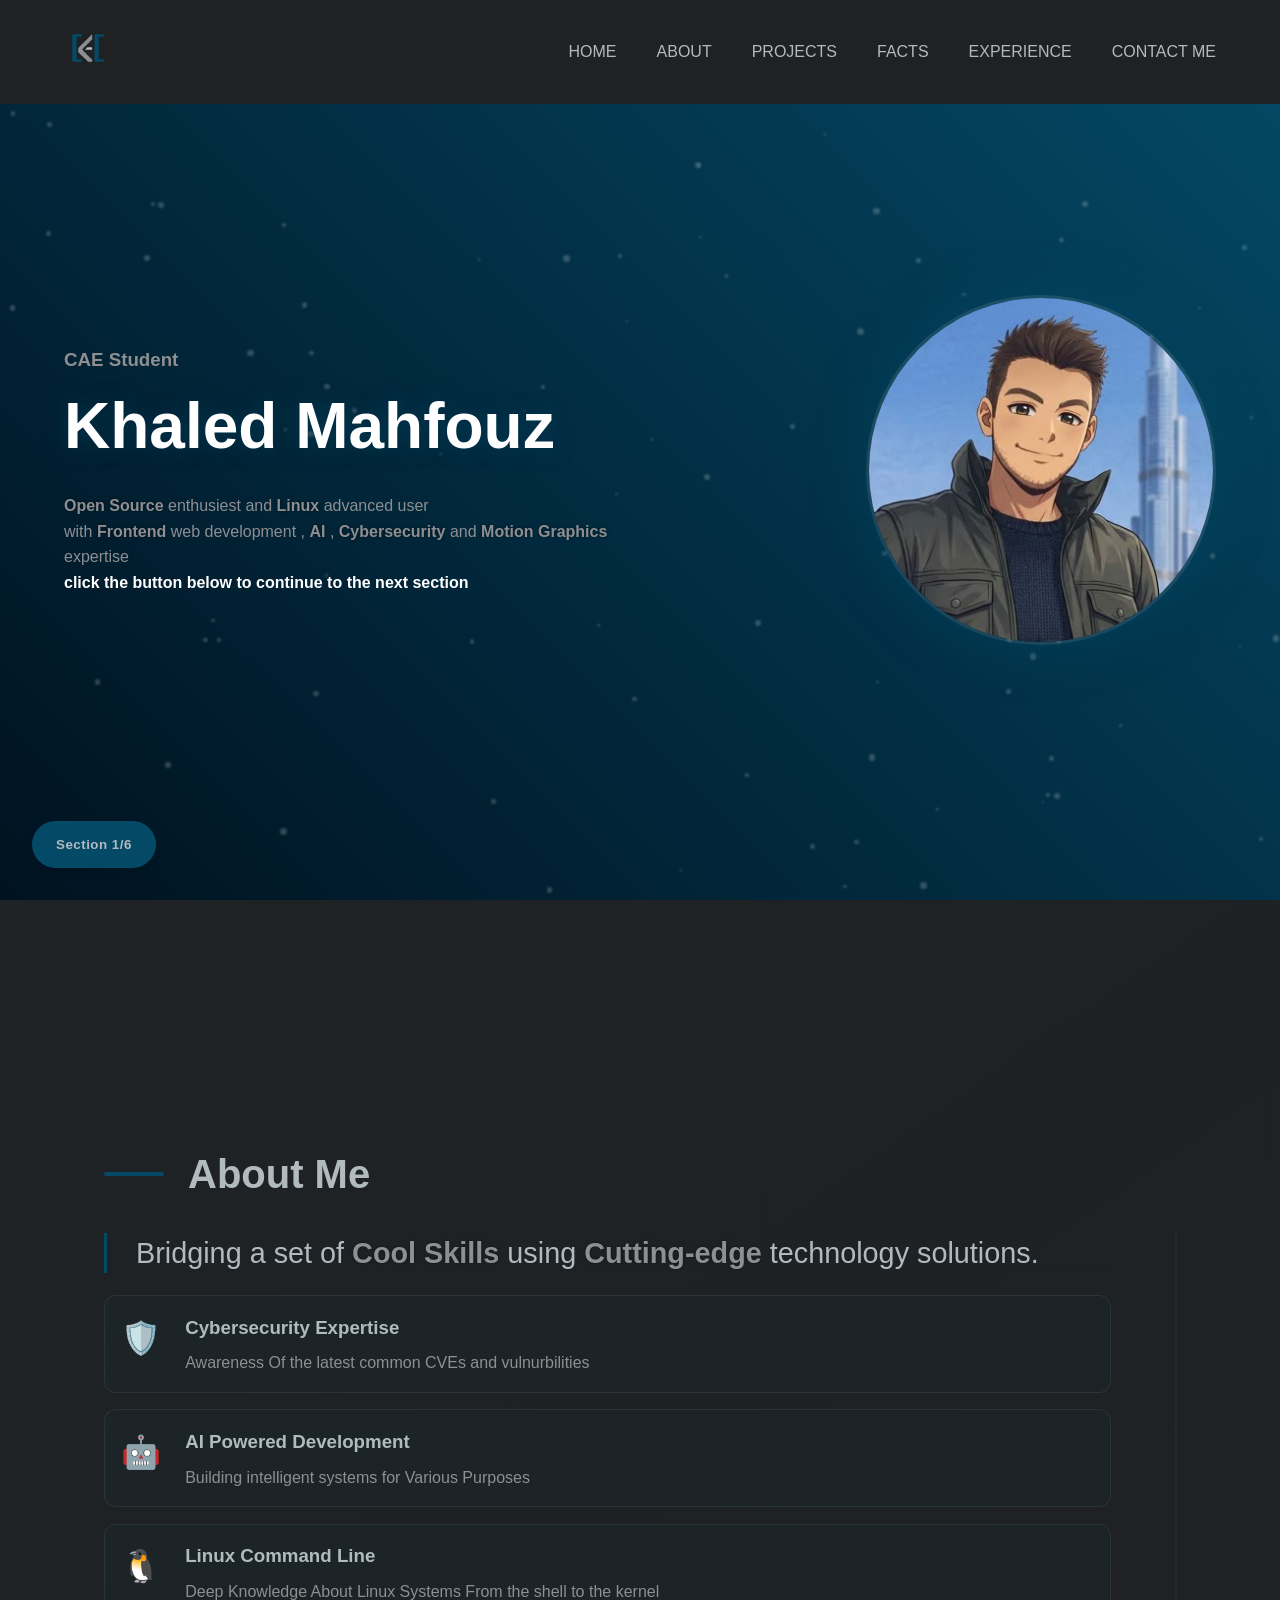
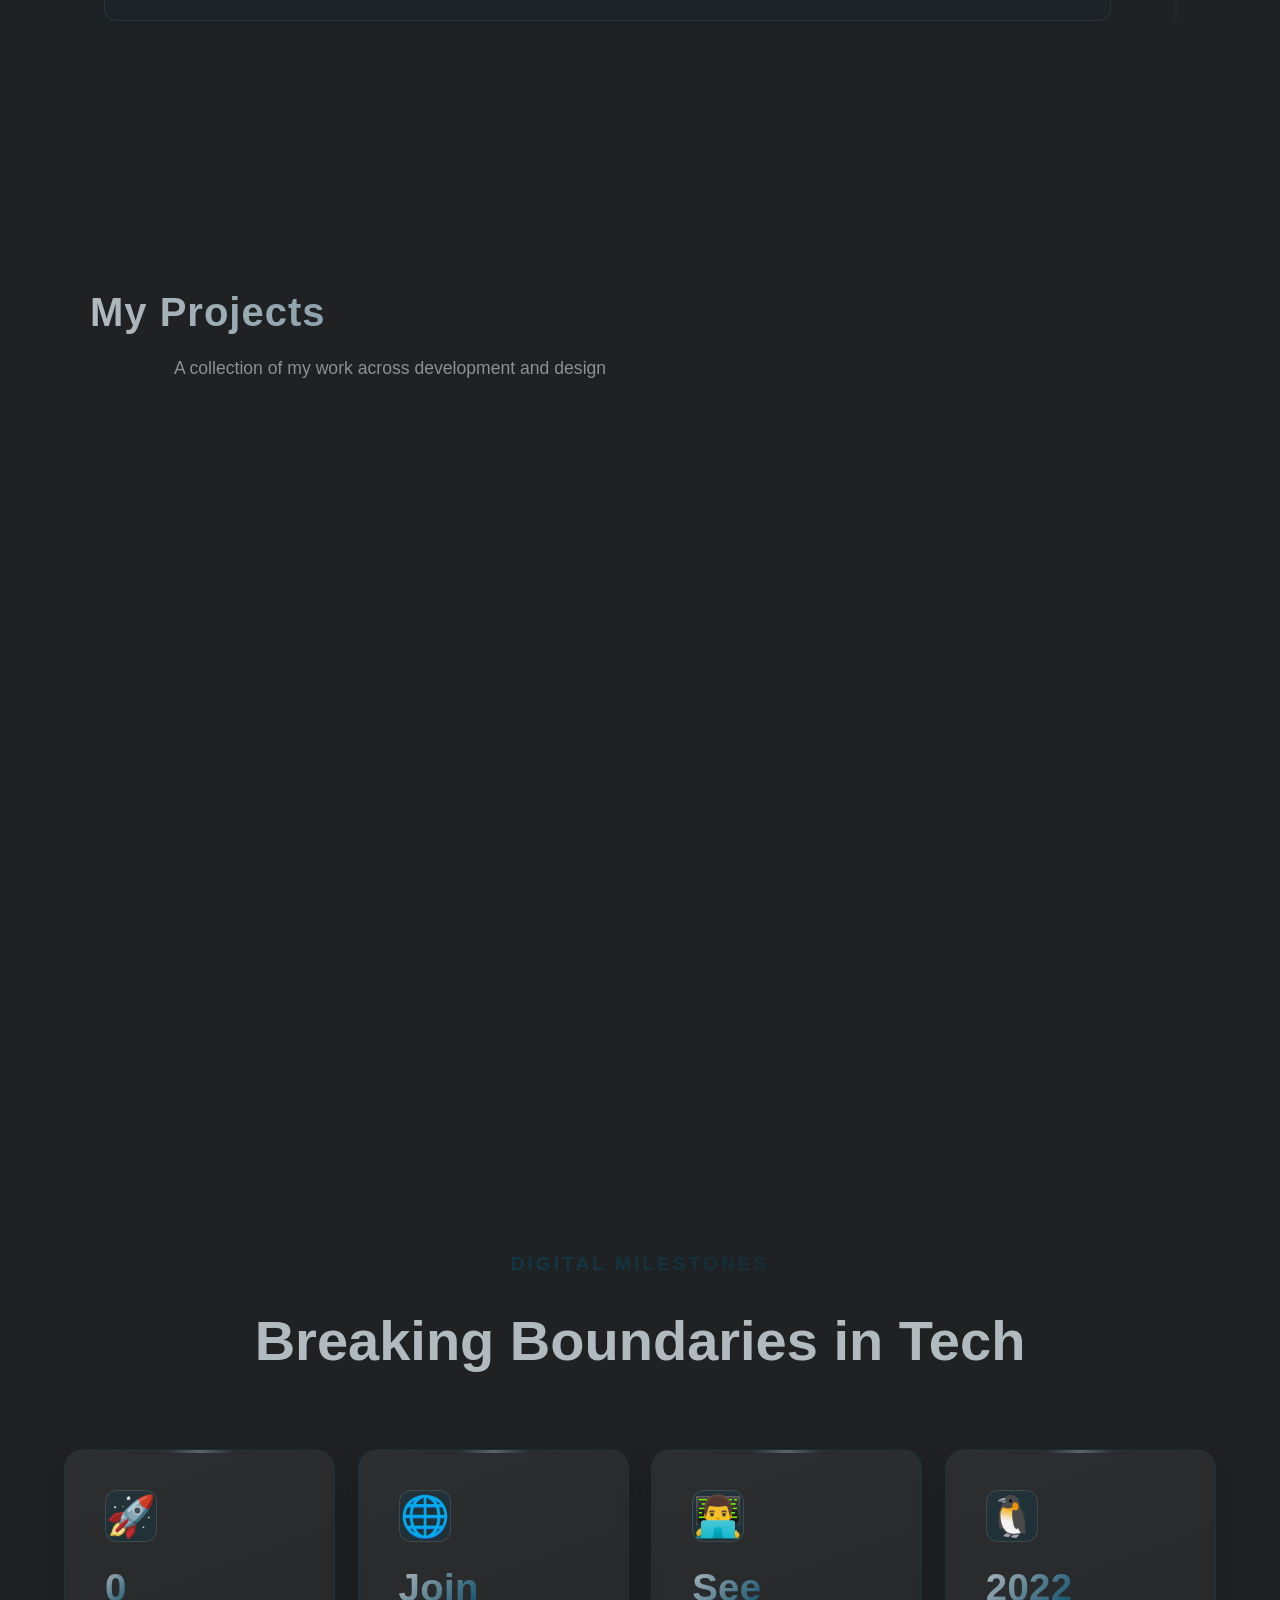
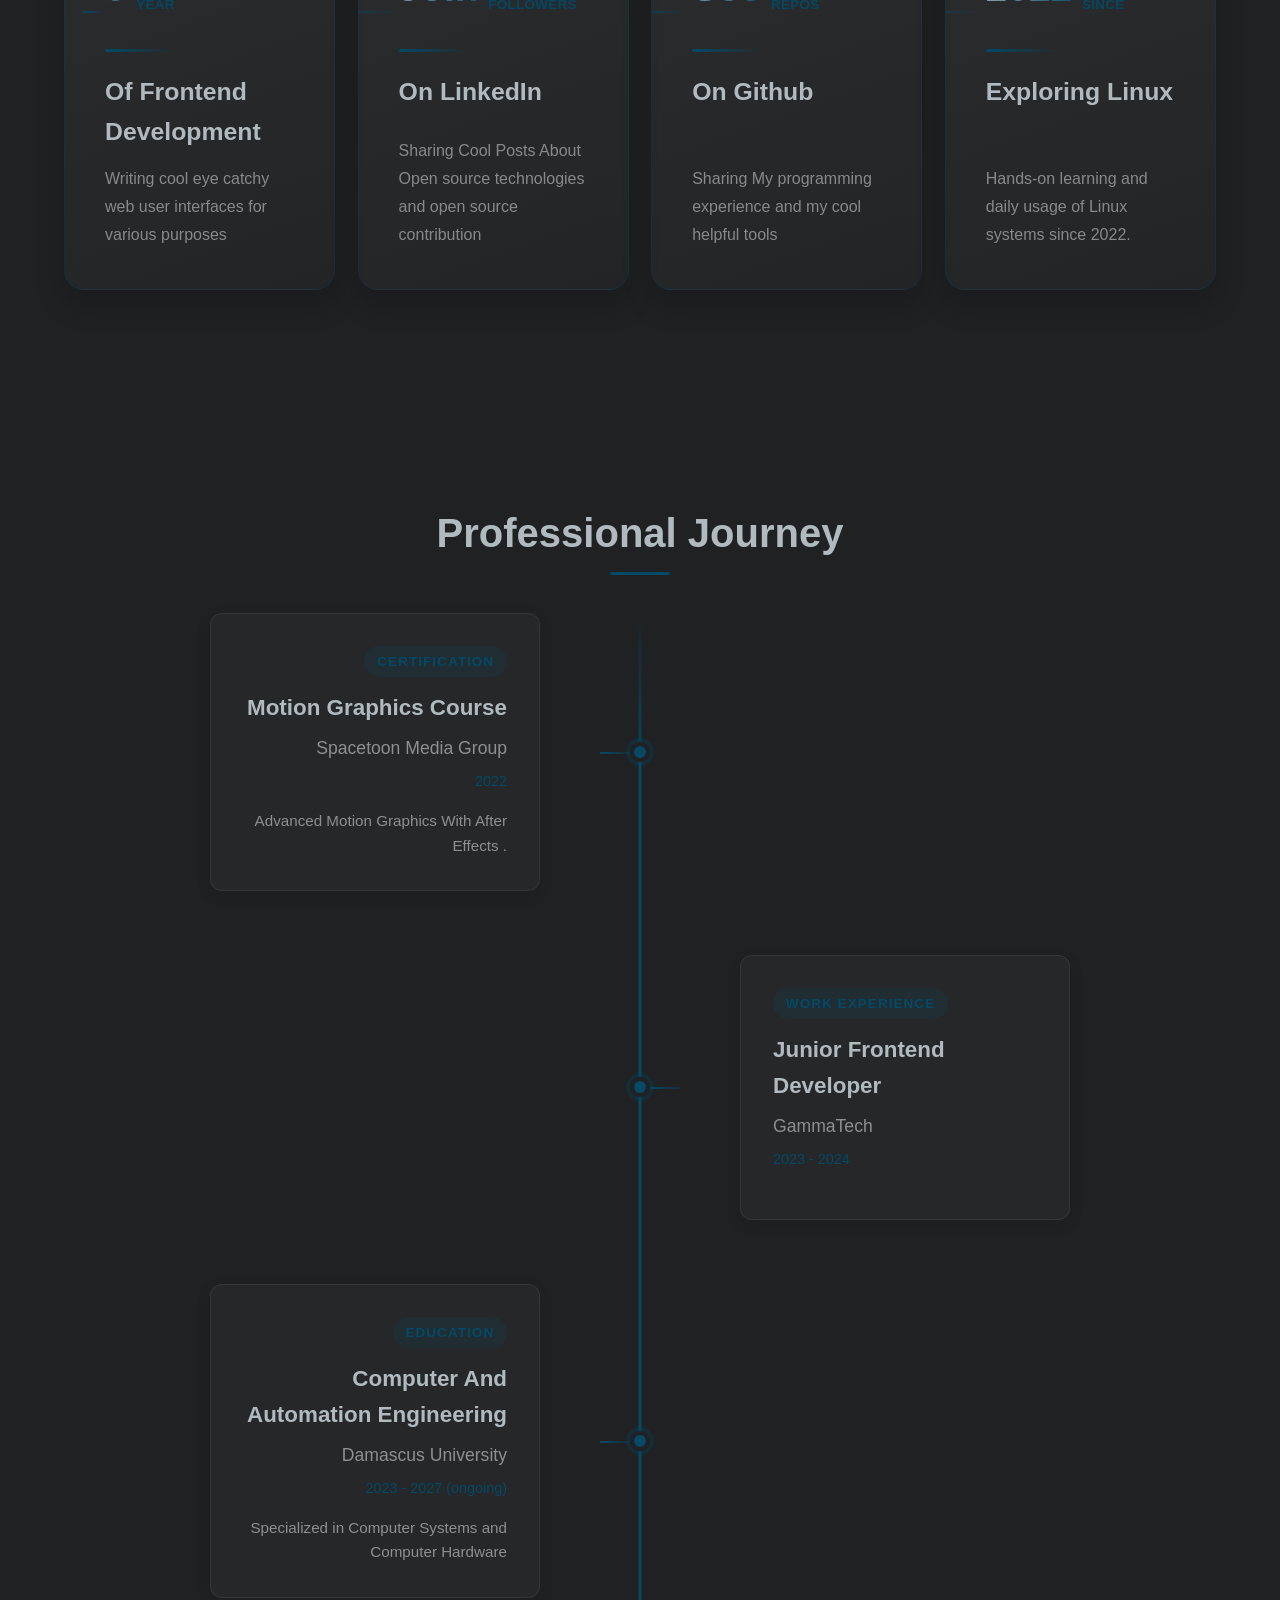
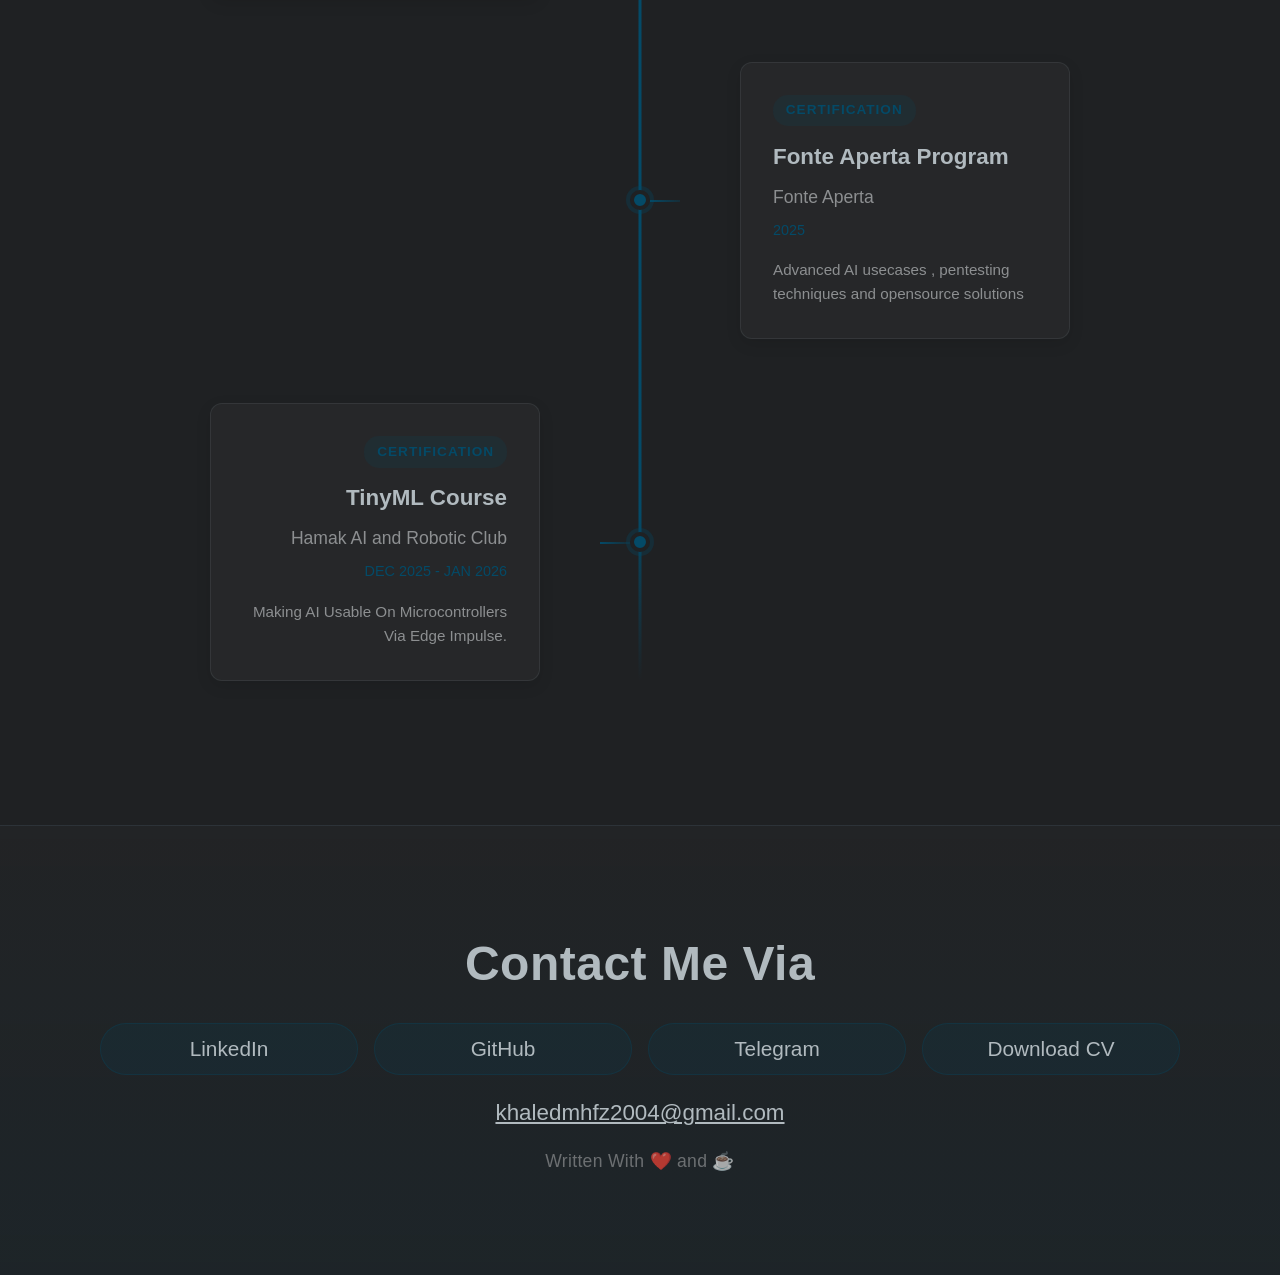
==== index.html @ 9c901ad9 "Optimize responsive image delivery Add srcset/sizes for profile and logo images, keeping original pr" ====
<!DOCTYPE html>
<html lang="en">
	<head>
		<meta charset="UTF-8">
		<meta name="viewport" content="width=device-width, initial-scale=1.0">
		<link rel="icon" href="assets/favicon.ico">
		<link rel="stylesheet" href="assets/style.css">
		<title>Khaled Mahfouz</title>
		<meta name="description" content="Portfolio of Khaled Mahfouz, a Computer and Automation Engineering student specializing in Robotics, TinyML, and Full-stack Web Development. Explore my projects and professional journey.">
		<meta property="og:type" content="website">
		<meta property="og:url" content="https://khaledmahfouz5.github.io/portfolio/">
		<meta property="og:title" content="Khaled Mahfouz | Portfolio">
		<meta property="og:description" content="Computer & Automation Engineering student | Open Source enthusiast.">
		<meta property="og:image" content="assets/profile-placeholder.jpg"> <meta property="twitter:card" content="summary_large_image">
		<meta property="twitter:title" content="Khaled Mahfouz | Portfolio">
		<meta property="twitter:description" content="Computer Engineering student .">
	</head>
	<body>
		<header class="header">
			<div class="logo"><img src="assets/logo-128.png" srcset="assets/logo-64.png 64w, assets/logo-128.png 128w, assets/logo-192.png 192w" sizes="48px" width="48" height="48" alt="khaled-mhfz-logo" decoding="async" /></div>

			<!-- Desktop Navigation -->
			<nav class="desktop-nav">
				<a href="#banner" class="nav-link">HOME</a>
				<a href="#about" class="nav-link">ABOUT</a>
				<a href="#projects" class="nav-link">PROJECTS</a>
				<a href="#facts" class="nav-link">FACTS</a>
				<a href="#experiences" class="nav-link">EXPERIENCE</a>
				<a href="#contact" class="nav-link">CONTACT ME</a>
			</nav>

			<!-- Mobile Menu Button -->
			<div class="burger-menu">
				<div class="bar"></div>
				<div class="bar"></div>
				<div class="bar"></div>
			</div>

			<!-- Mobile Sidebar -->
			<div class="mobile-nav">
				<a href="#banner" class="mobile-link">HOME</a>
				<a href="#about" class="mobile-link">ABOUT</a>
				<a href="#projects" class="mobile-link">PROJECTS</a>
				<a href="#facts" class="mobile-link">FACTS</a>
				<a href="#experiences" class="mobile-link">EXPERIENCE</a>
				<a href="#contact" class="mobile-link">CONTACT ME</a>
			</div>

			<!-- Overlay for when menu is open -->
			<div class="mobile-overlay"></div>

		</header>

		<section class="banner" id="banner">
			<div class="particles-container"></div>
			<div class="banner-content">
				<div class="banner-text">
					<h3 class="subtitle">CAE Student</h3>
					<h1>Khaled Mahfouz</h1>
					<p class="slogan"><span class="highlight">Open Source</span> enthusiest and <span class="highlight">Linux</span> advanced user</p>
					<p class="general-text">with <span class="highlight">Frontend</span> web development , <span class="highlight">AI</span> , <span class="highlight">Cybersecurity</span> and <span class='highlight'>Motion Graphics </span>expertise</p>
					<p class="genral-text"><strong style="color:white;">click the button below to continue to the next section</strong></p>
				</div>
				<img src="assets/profile-placeholder-350.jpg" srcset="assets/profile-placeholder-250.jpg 250w, assets/profile-placeholder-350.jpg 350w, assets/profile-placeholder.jpg 628w" sizes="(max-width: 768px) 250px, 350px" width="350" height="350" alt="John Doe" class="profile-img" fetchpriority="high" decoding="async">
			</div>
		</section>

		<section class="about" id="about">
			<div class="about-container">
				<div class="content-wrapper">
					<h2 class="section-title">
						<span class="title-decorator"></span>
						About Me
					</h2>

					<div class="content-grid">
						<div class="main-content">
							<p class="lead-text">
								Bridging a set of <span class="highlight">Cool Skills</span> using
								<span class="highlight">Cutting-edge</span> technology solutions.
							</p>

							<div class="key-points">
								<div class="point">
									<div class="icon">🛡️</div>
									<div class="point-content">
										<h3>Cybersecurity Expertise</h3>
										<p>Awareness Of the latest common CVEs and vulnurbilities</p>
									</div>
								</div>

								<div class="point">
									<div class="icon">🤖</div>
									<div class="point-content">
										<h3>AI Powered Development</h3>
										<p>Building intelligent systems for Various Purposes</p>
									</div>
								</div>

								<div class="point">
									<div class="icon">🐧</div>
									<div class="point-content">
										<h3>Linux Command Line</h3>
										<p>Deep Knowledge About Linux Systems From the shell to the kernel</p>
									</div>
								</div>
							</div>
						</div>

						<div class="decorative-aside">
							<div class="line-grid">
								<div class="vertical-line"></div>
								<div class="horizontal-line"></div>
							</div>
						</div>
					</div>
				</div>
			</div>
		</section>

		<button class="section-nav">Section 1/2</button>

		<section id="projects" class="projects-section">
			<div class="container">
				<h2 class="section-title">My Projects</h2>
				<p class="section-subtitle">A collection of my work across development and design</p>

				<div class="projects-grid">
					<!-- Project 1 -->
					<div class="project-card animate-card">
						<h3>AL-Najeeb Student Management System</h3>
						<div class="project-tags">
							<span>Flask</span><span>Python</span><span>Web App</span>
						</div>
						<a href="https://github.com/KhaledMahfouz5/AL-Najeeb-System" target="_blank" class="project-link">
							View on GitHub
						</a>
					</div>

					<!-- Project 2 -->
					<div class="project-card animate-card">
						<h3>Nmap Automation Script</h3>
						<div class="project-tags">
							<span>Python</span><span>Nmap</span><span>Network Scanning</span>
						</div>
						<a href="https://github.com/KhaledMahfouz5/nmap-automation-script" target="_blank" class="project-link">
							View on GitHub
						</a>
					</div>

					<!-- Project 3 -->
					<div class="project-card animate-card">
						<h3>Linux Course</h3>
						<div class="project-tags">
							<span>Linux</span><span>Shell</span><span>Open Source</span>
						</div>
						<a href="https://github.com/KhaledMahfouz5/linux-course" target="_blank" class="project-link">
							View on GitHub
						</a>
					</div>

					<!-- Project 4 -->
					<div class="project-card animate-card">
						<h3>Gamma Tech Portfolio</h3>
						<div class="project-tags">
							<span>HTML</span><span>CSS</span><span>JS</span><span>Bootstrap</span>
						</div>
						<a href="https://gammatechsy.github.io/Portfolio" target="_blank" class="project-link">
							Visit Project
						</a>
					</div>

					<!-- Project 5 -->
					<div class="project-card animate-card">
						<h3>Together Team Website</h3>
						<div class="project-tags">
							<span>JavaScript</span><span>Frontend</span><span>Portfolio</span>
						</div>
						<a href="https://github.com/KhaledMahfouz5/together-team-website" target="_blank" class="project-link">
							View on GitHub
						</a>
					</div>

					<!-- Project 6 -->
					<div class="project-card animate-card">
						<h3>Choco Mahfouz Promo</h3>
						<div class="project-tags">
							<span>After Effects</span><span>Blender</span><span>Motion Graphics</span>
						</div>
						<a href="https://www.facebook.com/share/v/1BaLANB9HE/" target="_blank" class="project-link">
							Watch Promo
						</a>
					</div>
				</div>
			</div>
		</section>

		<section class="facts" id="facts">
			<div class="facts-container">
				<h2 class="section-heading">
					<span class="heading-accent">Digital Milestones</span>
					Breaking Boundaries in Tech
				</h2>

				<div class="facts-grid">
					<div class="fact-card animate-fact">
						<div class="fact-content">
							<div class="fact-icon">🚀</div>
							<div class="fact-stats">
								<div class="fact-header animate-number" data-target="1">1</div>
								<div class="fact-unit">year</div>
							</div>
							<div class="fact-divider"></div>
							<h3 class="fact-title">Of Frontend Development</h3>
							<p class="fact-description">Writing cool eye catchy web user interfaces for various purposes</p>
						</div>
						<div class="fact-glow"></div>
					</div>

					<div class="fact-card animate-fact">
						<div class="fact-content">
							<div class="fact-icon">🌐️</div>
							<div class="fact-stats">
								<div class="fact-header" data-target="Join">Join</div>
								<div class="fact-unit">followers</div>
							</div>
							<div class="fact-divider"></div>
							<h3 class="fact-title">On LinkedIn</h3>
							<p class="fact-description">Sharing Cool Posts About Open source technologies and open source contribution</p>
						</div>
						<div class="fact-glow"></div>
					</div>

					<div class="fact-card animate-fact">
						<div class="fact-content">
							<div class="fact-icon">👨‍💻</div>
							<div class="fact-stats">
								<div class="fact-header" data-target="See">See</div>
								<div class="fact-unit">repos</div>
							</div>
							<div class="fact-divider"></div>
							<h3 class="fact-title">On Github</h3>
							<p class="fact-description">Sharing My programming experience and my cool helpful tools</p>
						</div>
						<div class="fact-glow"></div>
					</div>

					<div class="fact-card animate-fact">
						<div class="fact-content">
							<div class="fact-icon">🐧</div>
							<div class="fact-stats">
								<div class="fact-header">2022</div>
								<div class="fact-unit">since</div>
							</div>
							<div class="fact-divider"></div>
							<h3 class="fact-title">Exploring Linux</h3>
							<p class="fact-description">Hands-on learning and daily usage of Linux systems since 2022.</p>
						</div>
						<div class="fact-glow"></div>
					</div>
				</div>
			</div>
		</section>

		<section class="experiences" id="experiences">
			<h2>Professional Journey</h2>
			<div class="timeline">
				<div class="timeline-item animate-timeline">
					<div class="experience-card">
						<div class="experience-type">Certification</div>
						<h3>Motion Graphics Course</h3>
						<div class="experience-company">Spacetoon Media Group</div>
						<div class="experience-duration">2022</div>
						<p class="experience-description">Advanced Motion Graphics With After Effects .</p>
					</div>
					<div class="experience-dot"></div>
					<div class="experience-connector"></div>
				</div>
				<div class="timeline-item animate-timeline">
					<div class="experience-card">
						<div class="experience-type">Work Experience</div>
						<h3>Junior Frontend Developer</h3>
						<div class="experience-company">GammaTech</div>
						<div class="experience-duration">2023 - 2024</div>
					</div>
					<div class="experience-dot"></div>
					<div class="experience-connector"></div>
				</div>

				<div class="timeline-item animate-timeline">
					<div class="experience-card">
						<div class="experience-type">Education</div>
						<h3>Computer And Automation Engineering</h3>
						<div class="experience-company">Damascus University</div>
						<div class="experience-duration">2023 - 2027 (ongoing)</div>
						<p class="experience-description">Specialized in Computer Systems and Computer Hardware</p>
					</div>
					<div class="experience-dot"></div>
					<div class="experience-connector"></div>
				</div>

				<div class="timeline-item animate-timeline">
					<div class="experience-card">
						<div class="experience-type">Certification</div>
						<h3>Fonte Aperta Program</h3>
						<div class="experience-company">Fonte Aperta</div>
						<div class="experience-duration">2025</div>
						<p class="experience-description">Advanced AI usecases , pentesting techniques and opensource solutions</p>
					</div>
					<div class="experience-dot"></div>
					<div class="experience-connector"></div>
				</div>

				<div class="timeline-item animate-timeline">
					<div class="experience-card">
						<div class="experience-type">Certification</div>
						<h3>TinyML Course</h3>
						<div class="experience-company">Hamak AI and Robotic Club</div>
						<div class="experience-duration">DEC 2025 - JAN 2026</div>
						<p class="experience-description">Making AI Usable On Microcontrollers Via Edge Impulse.</p>
					</div>
					<div class="experience-dot"></div>
					<div class="experience-connector"></div>
				</div>
			</div>
		</section>

		<footer>
			<section id="contact">
				<div class="footer-name">Contact Me Via</div>
				<div class="social-links">
					<a href="https://linkedin.com/in/khaled-mhfz-a82716331" class="social-link" target="_blank">LinkedIn</a>
					<a href="https://github.com/KhaledMahfouz5" class="social-link" target="_blank">GitHub</a>
					<a href="https://t.me/khaledmhfz" class="social-link" target="_blank">Telegram</a>
					<a href="assets/khaled_mhfz_cv_2026.pdf" class="social-link" target="_blank">Download CV</a>
				</div>
				<a href="mailto:khaledmhfz2004@gmail.com" class="footer-email">khaledmhfz2004@gmail.com</a>
				<div class="copyright">Written With ❤️ and ☕</div>
			</section>
		</footer>

		<script src="assets/script.js"></script>
	</body>
</html>
---- assets/style.css ----
:root {
	--bg-color: #1F2123;
	--accent: #044A67;
	--accent-rgb: 4, 74, 103;
	--text-main: #8D8F91;
	--text-secondary: #B1BABF;
	--border-color: #b1babf1a;
	--banner-gradient-start: #001220;
	--banner-gradient-end: #044A67;
}

* {
	margin: 0;
	padding: 0;
	box-sizing: border-box;
	font-family: 'Segoe UI', sans-serif;
}

body {
	background: var(--bg-color);
	color: var(--text-main);
	line-height: 1.6;
	overflow-x: hidden;
	-webkit-text-size-adjust: 100%;
	text-size-adjust: 100%;
}

section {
	min-height: 100vh;
	min-height: 100svh;
}

section[id] {
	scroll-margin-top: 6.5rem;
}

.header {
	padding: 1.5rem 5%;
	display: flex;
	justify-content: space-between;
	align-items: center;
	position: fixed;
	width: 100%;
	background: var(--bg-color);
	z-index: 1000;
}

.logo img {
     height: 3rem;
     width: auto;
}

.banner {
	min-height: 100vh;
	min-height: 100svh;
	position: relative;
	overflow: hidden;
	background: linear-gradient(45deg, var(--banner-gradient-start), var(--banner-gradient-end));
	display: flex;
	align-items: center;
}

.particles-container {
	position: absolute;
	width: 100%;
	height: 100%;
	top: 0;
	left: 0;
	z-index: 0;
}

.particle {
	position: absolute;
	border-radius: 50%;
	background: rgba(255,255,255,0.2);
	animation: float 15s infinite linear;
	mix-blend-mode: screen;
	filter: blur(1px);
}

@keyframes float {
	0%, 100% {
		transform: translateY(0) translateX(0) scale(1);
		opacity: 0.8;
	}
	25% {
		transform: translateY(-20vh) translateX(10vw) scale(0.8);
		background: rgba(255,100,100,0.4);
	}
	50% {
		transform: translateY(10vh) translateX(-10vw) scale(1.2);
		background: rgba(100,255,100,0.4);
	}
	75% {
		transform: translateY(-10vh) translateX(15vw) scale(0.9);
		background: rgba(100,100,255,0.4);
	}
}

.banner-content {
	position: relative;
	z-index: 1;
	padding: clamp(7rem, 12vh, 10rem) 5% clamp(3rem, 8vh, 6rem);
	display: grid;
	grid-template-columns: 1fr 1fr;
	align-items: center;
	gap: clamp(1.5rem, 4vw, 3rem);
	max-width: 1280px;
	margin: 0 auto;
	width: 100%;
}

.profile-img {
	width: clamp(220px, 32vw, 350px);
	height: clamp(220px, 32vw, 350px);
	border-radius: 50%;
	object-fit: cover;
	border: 3px solid rgba(255,255,255,0.1);
	box-shadow: 0 0 50px rgba(var(--accent-rgb), 0.5);
	margin-left: auto;
	transition: transform 0.3s ease;
}

.profile-img:hover {
	transform: scale(1.05);
}

.banner-text h1 {
	font-size: clamp(2.4rem, 6vw, 4rem);
	color: #fff;
	margin-bottom: 1rem;
	text-shadow: 0 0 20px rgba(var(--accent-rgb), 0.5);
}

@media (max-width: 768px) {
	.banner-content {
		grid-template-columns: 1fr;
		text-align: center;
		padding-top: 7.5rem;
	}

	.banner-text {
		margin-bottom: 2rem;
	}

	.profile-img {
		margin: 2rem auto;
		width: clamp(200px, 54vw, 250px);
		height: clamp(200px, 54vw, 250px);
	}
}

.about {
	min-height: 100vh;
	min-height: 100svh;
	display: flex;
	align-items: center;
	background: linear-gradient(
	145deg,
	rgba(var(--accent-rgb), 0.03) 0%,
	var(--bg-color) 100%
	);
	padding: clamp(5rem, 10vh, 6.5rem) 0 clamp(1.25rem, 3vh, 3rem);
}

.about-container {
	width: 100%;
	max-width: 1200px;
	margin: 0 auto;
	padding: 0 5%;
}

.content-wrapper {
	width: 100%;
}

.section-title {
	font-size: 2.5rem;
	color: var(--text-secondary);
	margin-bottom: clamp(1.25rem, 3vh, 3rem);
	display: flex;
	align-items: center;
	gap: 1.5rem;
}

.title-decorator {
	width: 60px;
	height: 4px;
	background: var(--accent);
	border-radius: 2px;
}

.content-grid {
	display: grid;
	grid-template-columns: 1fr auto;
	gap: 4rem;
	align-items: center;
}

.lead-text {
	font-size: 1.8rem;
	line-height: 1.4;
	color: var(--text-secondary);
	margin-bottom: clamp(1rem, 2.5vh, 3rem);
	position: relative;
	padding-left: 2rem;
}

.lead-text::before {
	content: '';
	position: absolute;
	left: 0;
	top: 0;
	height: 100%;
	width: 3px;
	background: var(--accent);
}

.key-points {
	display: grid;
	gap: clamp(0.9rem, 1.8vh, 2rem);
}

.point {
	display: flex;
	gap: 1.5rem;
	padding: clamp(0.9rem, 1.8vh, 1.5rem);
	background: rgba(var(--accent-rgb), 0.05);
	border-radius: 12px;
	border: 1px solid var(--border-color);
	transition: transform 0.3s ease;
}

.point:hover {
	transform: translateY(-5px);
	border-color: var(--accent);
}

.icon {
	font-size: 2rem;
	color: var(--accent);
	flex-shrink: 0;
}

.point-content h3 {
	color: var(--text-secondary);
	margin-bottom: 0.5rem;
}

.point-content p {
	color: var(--text-main);
	line-height: 1.6;
}

.decorative-aside {
	position: relative;
	height: 100%;
	width: 1px;
}

.line-grid {
	position: absolute;
	top: 0;
	left: 0;
	width: 100%;
	height: 100%;
}

.vertical-line {
	width: 1px;
	height: 100%;
	background: var(--border-color);
	position: absolute;
	left: 50%;
	transform: translateX(-50%);
}

.horizontal-line {
	width: 100%;
	height: 1px;
	background: var(--border-color);
	position: absolute;
	top: 50%;
	transform: translateY(-50%);
}

@media (max-width: 768px) {
	.about {
		padding: 6.5rem 0 2.5rem;
	}

	.content-grid {
		grid-template-columns: 1fr;
		gap: 2rem;
	}

	.section-title {
		font-size: 2rem;
	}

	.lead-text {
		font-size: 1.4rem;
		padding-left: 1rem;
	}

	.point {
		padding: 1rem;
		gap: 1rem;
	}

	.decorative-aside {
		display: none;
	}
}

@media (max-height: 860px) and (min-width: 769px) {
	.about {
		padding: 5rem 0 1.25rem;
	}

	.about .section-title {
		font-size: 2.2rem;
		margin-bottom: 1.25rem;
	}

	.about .lead-text {
		font-size: 1.5rem;
		margin-bottom: 1.25rem;
	}

	.about .key-points {
		gap: 0.9rem;
	}

	.about .point {
		padding: 0.9rem;
	}
}

.highlight {
	color: var(--text-main);
	font-weight: 700;
	text-shadow: 0 0 3px rgba(0,0,0,0.5);
}

.section-nav {
	position: fixed;
	bottom: 2rem;
	left: 2rem;
	background: var(--accent);
	color: var(--text-secondary);
	padding: 1rem 1.5rem;
	border-radius: 50px;
	cursor: pointer;
	transition: all 0.3s cubic-bezier(0.4, 0, 0.2, 1);
	border: none;
	font-weight: 700;
	letter-spacing: 0.5px;
	box-shadow: 0 4px 6px rgba(0, 0, 0, 0.1);
	z-index:50;
	animation: pulse 2s ease-in-out infinite;
	transform-origin: center;
}

@keyframes pulse {
	0% {
		transform: scale(1);
	}
	50% {
		transform: scale(1.1);
	}
	100% {
		transform: scale(1);
	}
}

footer {
	padding: 4rem 5%;
	background:
		linear-gradient(180deg, rgba(255, 255, 255, 0.01) 0%, rgba(4, 74, 103, 0.08) 100%),
		var(--bg-color);
	border-top: 1px solid var(--border-color);
}

#contact {
	min-height: auto;
	max-width: min(1400px, 96vw);
	margin: 0 auto;
	padding: clamp(1.25rem, 3vw, 2.25rem);
	text-align: center;
	background: transparent;
	border: 0;
	border-radius: 0;
	box-shadow: none;
}

.footer-name {
	font-size: clamp(1.8rem, 4.4vw, 3rem);
	color: var(--text-secondary);
	margin-bottom: 1.25rem;
	font-weight: 700;
	letter-spacing: 0.5px;
}

.social-links {
	display: flex;
	justify-content: center;
	flex-wrap: wrap;
	gap: 1rem;
	margin-bottom: 1.25rem;
	width: 100%;
}

.social-link {
	color: var(--text-secondary);
	text-decoration: none;
	background: rgba(4, 74, 103, 0.15);
	border: 1px solid rgba(4, 74, 103, 0.3);
	padding: 0.8rem 1rem;
	border-radius: 999px;
	transition: all 0.3s ease;
	font-size: clamp(1rem, 2.2vw, 1.3rem);
	line-height: 1.2;
	flex: 1 1 180px;
	max-width: 320px;
	min-width: 0;
}

.social-link:hover {
	color: #fff;
	background: rgba(4, 74, 103, 0.5);
	transform: translateY(-2px);
}

.social-link:focus-visible {
	outline: 2px solid var(--text-secondary);
	outline-offset: 2px;
}

.footer-email {
	color: var(--text-secondary);
	margin-bottom: 1rem;
	display: block;
	font-size: clamp(1.05rem, 2.3vw, 1.4rem);
	transition: color 0.3s ease;
	overflow-wrap: anywhere;
	word-break: break-word;
}

.footer-email:hover {
	color: #fff;
}

.copyright {
	color: var(--text-main);
	font-size: clamp(0.95rem, 1.8vw, 1.1rem);
	opacity: 0.7;
	letter-spacing: 0.3px;
}

@media (max-width: 768px) {
	footer {
		padding: 3rem 1rem;
	}

	#contact {
		max-width: min(100%, 96vw);
		padding: 1.25rem 0.5rem;
	}

	.social-link {
		flex-basis: 100%;
		max-width: 100%;
	}
}

@media (max-width: 768px) {
	.timeline::before {
		left: 20px;
	}

	.timeline-item,
	.timeline-item:nth-child(odd),
	.timeline-item:nth-child(even) {
		width: 100%;
		left: 0;
		text-align: left;
		padding-left: 40px;
	}

	.experience-dot {
		left: 4px !important;
		right: auto !important;
	}
}

@media (max-width: 768px) {
	.section-nav {
		bottom: 1rem;
		left: 1rem;
		padding: 0.8rem 1.2rem;
		font-size: 0.85rem;
	}
}

/* Projects Section */
.projects-section {
	min-height: 100vh;
	min-height: 100svh;
	width: 100%;
	padding: 80px 20px;
	display: flex;
	flex-direction: column;
	justify-content: center;
	align-items: center;
	background: var(--bg-color);
	color: var(--text-main);
	overflow-x: hidden;
	position: relative;
}

.projects-section::before {
    content: '';
    position: absolute;
    top: 0;
    left: 0;
    width: 100%;
    height: 100%;
    pointer-events: none;
}

.projects-section .section-title {
    font-size: 2.5rem;
    margin-bottom: 10px;
    text-align: center;
    background: linear-gradient(90deg, var(--text-secondary), var(--accent));
    -webkit-background-clip: text;
    -webkit-text-fill-color: transparent;
    letter-spacing: 1px;
    position: relative;
    z-index: 2;
}

.projects-section .section-subtitle {
    font-size: 1.1rem;
    margin-bottom: 50px;
    text-align: center;
    color: var(--text-main);
    max-width: 600px;
    position: relative;
    z-index: 2;
}

.projects-grid {
    display: grid;
    grid-template-columns: repeat(auto-fit, minmax(260px, 1fr));
    gap: 30px;
    width: 100%;
    max-width: 1100px;
    position: relative;
    z-index: 2;
}

/* Project Card */
.project-card {
    background: linear-gradient(145deg, rgba(255,255,255,0.03), rgba(255,255,255,0.01));
    border: 1px solid var(--border-color);
    border-radius: 16px;
    padding: 30px 25px;
    text-align: center;
    transition: all 0.4s cubic-bezier(0.175, 0.885, 0.32, 1.275);
    box-shadow: 0 5px 15px rgba(0,0,0,0.2);
    opacity: 0;
    -webkit-backdrop-filter: blur(6px);
    backdrop-filter: blur(6px);
    transform: translateY(30px);
    position: relative;
    overflow: hidden;
}

.project-card::before {
    content: '';
    position: absolute;
    top: 0;
    left: 0;
    width: 100%;
    height: 100%;
    background: linear-gradient(45deg, rgba(4, 74, 103, 0.1) 0%, transparent 70%);
    opacity: 0;
    transition: opacity 0.4s ease;
}

.project-card:hover {
    transform: translateY(-10px) scale(1.03);
    border-color: var(--accent);
    box-shadow: 0 15px 30px rgba(0,0,0,0.3), 0 0 20px rgba(4, 74, 103, 0.3);
}

.project-card:hover::before {
    opacity: 1;
}

.project-card h3 {
    font-size: 1.5rem;
    margin-bottom: 15px;
    color: var(--text-secondary);
    position: relative;
}

.project-card h3::after {
    content: '';
    position: absolute;
    bottom: -8px;
    left: 50%;
    transform: translateX(-50%);
    width: 40px;
    height: 2px;
    background: var(--accent);
    transition: width 0.3s ease;
}

.project-card:hover h3::after {
    width: 80px;
}

/* Tags */
.project-tags {
    display: flex;
    justify-content: center;
    flex-wrap: wrap;
    gap: 8px;
    margin-top: 30px;
    margin-bottom: 25px;
}

.project-tags span {
    background: rgba(4, 74, 103, 0.2);
    color: var(--text-secondary);
    font-size: 0.8rem;
    padding: 6px 14px;
    border-radius: 20px;
    transition: all 0.3s ease;
    border: 1px solid rgba(4, 74, 103, 0.3);
}

.project-card:hover .project-tags span {
    background: rgba(4, 74, 103, 0.4);
    transform: translateY(-3px);
    box-shadow: 0 5px 10px rgba(0,0,0,0.2);
}

/* Links */
.project-link {
    display: inline-block;
    padding: 12px 22px;
    border-radius: 30px;
    text-decoration: none;
    color: var(--text-secondary);
    background: rgba(4, 74, 103, 0.2);
    border: 1px solid rgba(4, 74, 103, 0.3);
    transition: all 0.3s ease;
    position: relative;
    overflow: hidden;
    font-weight: 500;
}

.project-link::before {
    content: '';
    position: absolute;
    top: 0;
    left: -100%;
    width: 100%;
    height: 100%;
    background: linear-gradient(90deg, transparent, rgba(255, 255, 255, 0.2), transparent);
    transition: left 0.7s ease;
}

.project-link:hover {
    background: rgba(4, 74, 103, 0.4);
    transform: scale(1.08);
    box-shadow: 0 0 15px rgba(4, 74, 103, 0.4);
}

.project-link:hover::before {
    left: 100%;
}

/* Animations */
.animate-card {
    animation: fadeUp 0.8s ease forwards;
}

.project-card:nth-child(1) { animation-delay: 0.2s; }
.project-card:nth-child(2) { animation-delay: 0.4s; }
.project-card:nth-child(3) { animation-delay: 0.6s; }
.project-card:nth-child(4) { animation-delay: 0.8s; }
.project-card:nth-child(5) { animation-delay: 1s; }
.project-card:nth-child(6) { animation-delay: 1.2s; }

@keyframes fadeUp {
    from {
        opacity: 0;
        transform: translateY(30px);
    }
    to {
        opacity: 1;
        transform: translateY(0);
    }
}

/* Responsive Design */
@media (max-width: 768px) {
    .projects-grid {
        grid-template-columns: 1fr;
        max-width: 500px;
    }

    .project-card {
        padding: 25px 20px;
    }

    .projects-section .section-title {
        font-size: 2rem;
    }
}

@media (max-width: 480px) {
    .projects-section {
        padding: 60px 15px;
    }

    .project-card {
        padding: 20px 15px;
    }

    .project-tags span {
        font-size: 0.75rem;
        padding: 5px 12px;
    }

    .project-link {
        padding: 10px 18px;
        font-size: 0.9rem;
    }
}

@media (max-width: 360px) {
	.projects-grid {
		grid-template-columns: minmax(0, 1fr);
	}

	.project-card {
		padding: 18px 12px;
	}
}

@keyframes fadeInUp {
    from {
        opacity: 0;
        transform: translateY(30px);
    }
    to {
        opacity: 1;
        transform: translateY(0);
    }
}

@keyframes shimmer {
    0% { left: -100%; }
    100% { left: 100%; }
}

@media (max-width: 768px) {
	.banner {
		padding-top: 3rem;
		grid-template-columns: 1fr;
		text-align: center;
	}

	.profile-img {
		margin: 2rem auto;
		width: 250px;
		height: 250px;
	}

	.banner-text h1 {
		font-size: 2.5rem;
	}
}

/* Desktop Navigation */
.desktop-nav {
	display: flex;
	gap: 2.5rem;
}

.nav-link {
	color: var(--text-secondary);
	text-decoration: none;
	font-weight: 500;
	transition: color 0.3s ease;
	position: relative;
}

.nav-link:hover {
	color: var(--accent);
}

/* Mobile Responsive */
@media (max-width: 768px) {
	.desktop-nav {
		display: none;
	}
}

/* Facts Section */
.facts {
    min-height: 100vh;
    min-height: 100svh;
    position: relative;
    padding: 8rem 5%;
    overflow: hidden;
}

.facts::before {
    content: '';
    position: absolute;
    top: 0;
    left: 0;
    width: 100%;
    height: 100%;
    pointer-events: none;
}

.facts-container {
    max-width: 1400px;
    margin: 0 auto;
    position: relative;
    z-index: 2;
}

.section-heading {
    text-align: center;
    font-size: clamp(2rem, 5vw, 3.5rem);
    color: #B1BABF;
    margin-bottom: 4rem;
    position: relative;
}

.heading-accent {
    display: block;
    font-size: 1.2rem;
    color: #044A67;
    text-transform: uppercase;
    letter-spacing: 3px;
    margin-bottom: 1rem;
    background: linear-gradient(90deg, #044A67 0%, rgba(4, 74, 103, 0) 90%);
    -webkit-background-clip: text;
    background-clip: text;
    -webkit-text-fill-color: transparent;
    font-weight: 600;
}

.facts-grid {
    display: grid;
    grid-template-columns: repeat(4, minmax(0, 1fr));
    gap: 1.4rem;
    padding: 0;
}

.fact-card {
    position: relative;
    background: linear-gradient(160deg, rgba(255, 255, 255, 0.06), rgba(255, 255, 255, 0.015));
    border-radius: 20px;
    padding: 2.5rem;
    overflow: hidden;
    transition: transform 0.35s ease, box-shadow 0.35s ease, border-color 0.35s ease;
    border: 1px solid rgba(4, 74, 103, 0.25);
    box-shadow: 0 14px 30px rgba(0, 0, 0, 0.2);
    opacity: 0;
    transform: translateY(30px);
    isolation: isolate;
}

.fact-card::before {
    content: '';
    position: absolute;
    top: -50%;
    left: -50%;
    width: 200%;
    height: 200%;
    background: radial-gradient(circle, rgba(4, 74, 103, 0.16) 0%, transparent 72%);
    transform: rotate(45deg);
    transition: all 0.5s ease;
    opacity: 0;
}

.fact-card::after {
    content: '';
    position: absolute;
    top: 0;
    left: 0;
    width: 100%;
    height: 3px;
    background: linear-gradient(90deg, rgba(4, 74, 103, 0.2), rgba(177, 186, 191, 0.7), rgba(4, 74, 103, 0.2));
    transform: scaleX(0.25);
    transform-origin: center;
    opacity: 0.55;
    transition: transform 0.35s ease, opacity 0.35s ease;
}

.fact-card:hover,
.fact-card:focus-within {
    transform: translateY(-8px);
    box-shadow: 0 20px 42px rgba(4, 74, 103, 0.26);
    border-color: rgba(4, 74, 103, 0.45);
}

.fact-card:hover::before,
.fact-card:focus-within::before {
    opacity: 1;
    transform: rotate(45deg) scale(1.2);
}

.fact-card:hover::after,
.fact-card:focus-within::after {
    transform: scaleX(1);
    opacity: 1;
}

.fact-content {
    position: relative;
    z-index: 1;
    height: 100%;
    display: flex;
    flex-direction: column;
}

.fact-icon {
    font-size: 2.5rem;
    margin-bottom: 1.5rem;
    opacity: 0.95;
    transition: transform 0.3s ease, background-color 0.3s ease, box-shadow 0.3s ease;
    width: 3.25rem;
    height: 3.25rem;
    border-radius: 12px;
    display: inline-flex;
    align-items: center;
    justify-content: center;
    background: rgba(4, 74, 103, 0.2);
    border: 1px solid rgba(177, 186, 191, 0.2);
}

.fact-card:hover .fact-icon,
.fact-card:focus-within .fact-icon {
    transform: scale(1.08) rotate(3deg);
    background: rgba(4, 74, 103, 0.32);
    box-shadow: 0 8px 20px rgba(4, 74, 103, 0.25);
}

.fact-stats {
    display: flex;
    align-items: flex-end;
    flex-wrap: wrap;
    gap: 0.35rem 0.6rem;
    margin-bottom: 1rem;
    min-width: 0;
}

.fact-header {
    font-size: clamp(1.8rem, 3vw, 3rem);
    font-weight: 700;
    background: linear-gradient(135deg, #B1BABF 0%, #044A67 100%);
    -webkit-background-clip: text;
    background-clip: text;
    -webkit-text-fill-color: transparent;
    position: relative;
    display: inline-block;
    overflow: visible;
    line-height: 1.15;
    padding-bottom: 0.18rem;
    letter-spacing: 0.3px;
    max-width: 100%;
    min-width: 0;
    overflow-wrap: anywhere;
}

.fact-header::after {
    content: '';
    position: absolute;
    bottom: 0;
    left: 0;
    width: 100%;
    height: 2px;
    background: linear-gradient(90deg, #044A67, transparent);
    transform: translateX(-100%);
    transition: transform 0.5s ease;
}

.fact-card:hover .fact-header::after {
    transform: translateX(0);
}

.fact-unit {
    font-size: clamp(0.82rem, 1.05vw, 1rem);
    color: #044A67;
    opacity: 0.95;
    font-weight: 600;
    text-transform: uppercase;
    letter-spacing: 0.3px;
    line-height: 1.2;
    max-width: 100%;
    overflow-wrap: anywhere;
}

.fact-divider {
    width: 70px;
    height: 3px;
    background: linear-gradient(90deg, #044A67 0%, transparent 100%);
    margin: 1.25rem 0;
    transition: width 0.3s ease;
    border-radius: 999px;
}

.fact-card:hover .fact-divider,
.fact-card:focus-within .fact-divider {
    width: 110px;
}

.fact-title {
    font-size: clamp(1.25rem, 2.2vw, 1.55rem);
    color: #B1BABF;
    margin-bottom: 0.8rem;
    font-weight: 600;
}

.fact-description {
    font-size: 1rem;
    color: #8D8F91;
    line-height: 1.75;
    opacity: 0.95;
    margin-top: auto;
}

.fact-glow {
    position: absolute;
    width: 180px;
    height: 180px;
    background: radial-gradient(circle, rgba(4, 74, 103, 0.3) 0%, transparent 70%);
    filter: blur(54px);
    z-index: 0;
    transition: all 0.4s ease;
    opacity: 0;
    top: -30px;
    right: -30px;
}

.fact-card:hover .fact-glow,
.fact-card:focus-within .fact-glow {
    opacity: 0.6;
    transform: scale(1.2);
}

/* Animations */
.animate-fact {
    animation: fadeInUp 0.8s ease forwards;
}

.fact-card:nth-child(1) { animation-delay: 0.2s; }
.fact-card:nth-child(2) { animation-delay: 0.4s; }
.fact-card:nth-child(3) { animation-delay: 0.6s; }
.fact-card:nth-child(4) { animation-delay: 0.8s; }

@keyframes fadeInUp {
    from {
        opacity: 0;
        transform: translateY(30px);
    }
    to {
        opacity: 1;
        transform: translateY(0);
    }
}

/* Number counting animation */
@keyframes countUp {
    from {
        opacity: 0;
        transform: translateY(20px);
    }
    to {
        opacity: 1;
        transform: translateY(0);
    }
}

/* Responsive Design */
@media (max-width: 768px) {
    .facts {
        padding: 4rem 5%;
    }

    .facts-grid {
        grid-template-columns: repeat(2, minmax(0, 1fr));
        gap: 1rem;
    }

    .fact-card {
        padding: 2rem;
    }

    .fact-icon {
        font-size: 2rem;
        width: 2.8rem;
        height: 2.8rem;
    }

    .fact-header {
        font-size: clamp(1.65rem, 5.2vw, 2.4rem);
    }

    .fact-unit {
        font-size: 0.9rem;
    }
}

@media (max-width: 480px) {
    .fact-card {
        padding: 1.5rem;
    }

    .fact-unit {
        font-size: 0.85rem;
    }

    .fact-title {
        font-size: 1.2rem;
    }

    .fact-description {
        font-size: 0.9rem;
    }

    .facts-grid {
        grid-template-columns: 1fr;
    }
}

/* Experiences Section */
.experiences {
	min-height: 100vh;
	min-height: 100svh;
	padding: 5rem 5%;
	position: relative;
	overflow: hidden;
}

.experiences::before {
    content: '';
    position: absolute;
    top: 0;
    left: 0;
    width: 100%;
    height: 100%;
    pointer-events: none;
}

.experiences h2 {
    font-size: 2.5rem;
    color: #B1BABF;
    text-align: center;
    margin-bottom: 3rem;
    position: relative;
    z-index: 2;
}

.experiences h2::after {
    content: '';
    position: absolute;
    bottom: -10px;
    left: 50%;
    transform: translateX(-50%);
    width: 60px;
    height: 3px;
    background: #044A67;
    border-radius: 2px;
}

.timeline {
    position: relative;
    max-width: 900px;
    margin: 3rem auto 0;
    padding: 0 20px;
    z-index: 2;
}

.timeline::before {
    content: '';
    position: absolute;
    left: 50%;
    transform: translateX(-50%);
    width: 3px;
    height: 100%;
    background: linear-gradient(to bottom,
								transparent 0%,
								#044A67 10%,
								#044A67 90%,
								transparent 100%);
}

.timeline-item {
    position: relative;
    margin-bottom: 4rem;
    width: calc(50% - 40px);
    opacity: 0;
    transform: translateY(30px);
    transition: all 0.6s ease;
}

.timeline-item:nth-child(odd) {
    left: 0;
    text-align: right;
    padding-right: 60px;
}

.timeline-item:nth-child(even) {
    left: calc(50% + 40px);
    padding-left: 60px;
}

.experience-card {
    background: rgba(255, 255, 255, 0.03);
    padding: 2rem;
    border-radius: 12px;
    border: 1px solid rgba(177, 186, 191, 0.1);
    transition: all 0.4s cubic-bezier(0.175, 0.885, 0.32, 1.275);
    box-shadow: 0 5px 15px rgba(0, 0, 0, 0.1);
    position: relative;
    overflow: hidden;
}

.experience-card::before {
    content: '';
    position: absolute;
    top: 0;
    left: 0;
    width: 100%;
    height: 100%;
    background: linear-gradient(45deg, rgba(4, 74, 103, 0.1) 0%, transparent 70%);
    opacity: 0;
    transition: opacity 0.4s ease;
}

.experience-card:hover {
    transform: translateY(-5px);
    box-shadow: 0 15px 30px rgba(0, 0, 0, 0.2), 0 0 20px rgba(4, 74, 103, 0.3);
    border-color: rgba(4, 74, 103, 0.3);
}

.experience-card:hover::before {
    opacity: 1;
}

.experience-type {
    color: #044A67;
    font-size: 0.85rem;
    text-transform: uppercase;
    letter-spacing: 1px;
    margin-bottom: 0.8rem;
    font-weight: 600;
    display: inline-block;
    padding: 0.3rem 0.8rem;
    background: rgba(4, 74, 103, 0.15);
    border-radius: 15px;
}

.experience-card h3 {
    color: #B1BABF;
    font-size: 1.4rem;
    margin-bottom: 0.5rem;
    font-weight: 600;
}

.experience-company {
    color: #8D8F91;
    font-size: 1.1rem;
    margin-bottom: 0.5rem;
    font-weight: 500;
}

.experience-duration {
    color: #044A67;
    font-size: 0.9rem;
    margin-bottom: 1rem;
    font-weight: 500;
}

.experience-description {
    color: #8D8F91;
    line-height: 1.6;
    font-size: 0.95rem;
}

.experience-dot {
    width: 20px;
    height: 20px;
    background: #044A67;
    border: 4px solid #1F2123;
    border-radius: 50%;
    position: absolute;
    top: 50%;
    transform: translateY(-50%);
    right: -50px;
    box-shadow: 0 0 0 4px rgba(4, 74, 103, 0.3);
    transition: all 0.3s ease;
}

.timeline-item:nth-child(odd) .experience-dot {
    left: auto;
    right: -50px;
}

.timeline-item:nth-child(even) .experience-dot {
    left: -50px;
    right: auto;
}

.experience-card:hover ~ .experience-dot {
    transform: translateY(-50%) scale(1.2);
    box-shadow: 0 0 0 6px rgba(4, 74, 103, 0.4), 0 0 15px rgba(4, 74, 103, 0.5);
}

/* Connector line from dot to card */
.experience-connector {
    position: absolute;
    top: 50%;
    width: 30px;
    height: 2px;
    background: linear-gradient(90deg, #044A67, rgba(4, 74, 103, 0.3));
    transition: all 0.3s ease;
}

.timeline-item:nth-child(odd) .experience-connector {
    right: -30px;
}

.timeline-item:nth-child(even) .experience-connector {
    left: -30px;
}

.experience-card:hover ~ .experience-connector {
    width: 40px;
    background: linear-gradient(90deg, #044A67, #06719c);
}

/* Animations */
.animate-timeline {
    animation: fadeInUp 0.8s ease forwards;
}

.timeline-item:nth-child(1) { animation-delay: 0.2s; }
.timeline-item:nth-child(2) { animation-delay: 0.4s; }
.timeline-item:nth-child(3) { animation-delay: 0.6s; }

@keyframes fadeInUp {
    from {
        opacity: 0;
        transform: translateY(30px);
    }
    to {
        opacity: 1;
        transform: translateY(0);
    }
}

/* Responsive Design */
@media (max-width: 768px) {
    .timeline::before {
        left: 20px;
    }

    .timeline-item,
    .timeline-item:nth-child(odd),
    .timeline-item:nth-child(even) {
        width: 100%;
        left: 0;
        text-align: left;
        padding-left: 60px;
        padding-right: 0;
    }

    .experience-dot {
        left: 6px !important;
        right: auto !important;
    }

    .experience-connector {
        left: -30px !important;
        right: auto !important;
    }

    .experience-card {
        padding: 1.5rem;
    }

    .experience-card h3 {
        font-size: 1.2rem;
    }
}

@media (max-width: 480px) {
    .experiences h2 {
        font-size: 2rem;
    }

    .timeline-item {
        padding-left: 40px;
    }

    .experience-dot {
        width: 16px;
        height: 16px;
        left: 2px !important;
    }

    .experience-card {
        padding: 1.2rem;
    }

    .experience-type {
        font-size: 0.8rem;
    }

    .experience-card h3 {
        font-size: 1.1rem;
    }

    .experience-company {
        font-size: 1rem;
    }
}

/* Mobile Menu Button */
.burger-menu {
    display: none;
    cursor: pointer;
    z-index: 1002;
    padding: 10px;
    flex-direction: column;
    justify-content: center;
    align-items: center;
    width: 30px;
    height: 30px;
    margin-bottom: 1rem;
}

.bar {
    width: 25px;
    height: 2px;
    background-color: white;
    margin: 6px 0;
    transition: 0.4s;
    border-radius: 2px;
}

.burger-menu.active .bar:nth-child(1) {
    transform: rotate(-45deg) translate(-5px, 6px);
}

.burger-menu.active .bar:nth-child(2) {
    opacity: 0;
}

.burger-menu.active .bar:nth-child(3) {
    transform: rotate(45deg) translate(-5px, -6px);
}

/* Mobile Sidebar */
.mobile-nav {
    position: fixed;
    top: 0;
    right: -100%;
    height: 100vh;
    width: 280px;
    background: rgba(31, 33, 35, 0.98);
    -webkit-backdrop-filter: blur(10px);
    backdrop-filter: blur(10px);
    padding: 90px 2rem 2rem;
    transition: right 0.4s cubic-bezier(0.215, 0.610, 0.355, 1);
    z-index: 1001;
    border-left: 1px solid var(--border-color);
    box-shadow: -5px 0 25px rgba(0, 0, 0, 0.3);
    overflow-y: auto;
}

.mobile-nav.active {
    right: 0;
}

.mobile-link {
    display: block;
    color: var(--text-secondary);
    text-decoration: none;
    padding: 1.2rem 0;
    border-bottom: 1px solid rgba(177, 186, 191, 0.1);
    font-weight: 500;
    font-size: 1.1rem;
    transition: all 0.3s ease;
    position: relative;
}

.mobile-link::before {
    content: '';
    position: absolute;
    bottom: 0;
    left: 0;
    width: 0;
    height: 2px;
    background: var(--accent);
    transition: width 0.3s ease;
}

.mobile-link:hover {
    color: var(--accent);
    padding-left: 10px;
}

.mobile-link:hover::before {
    width: 20px;
}

/* Overlay when mobile menu is active */
.mobile-overlay {
    position: fixed;
    top: 0;
    left: 0;
    width: 100%;
    height: 100%;
    background: rgba(0, 0, 0, 0.7);
    -webkit-backdrop-filter: blur(5px);
    backdrop-filter: blur(5px);
    z-index: 1000;
    opacity: 0;
    visibility: hidden;
    transition: all 0.3s ease;
}

.mobile-overlay.active {
    opacity: 1;
    visibility: visible;
}

/* Mobile Responsive */
@media (max-width: 768px) {
    .desktop-nav {
        display: none;
    }

    .burger-menu {
        display: block;
    }

	.social-links {
		flex-wrap: wrap;
		gap: 0.75rem 1rem;
	}
}

/* Prevent body scroll when mobile menu is open */
body.no-scroll {
    overflow: hidden;
}
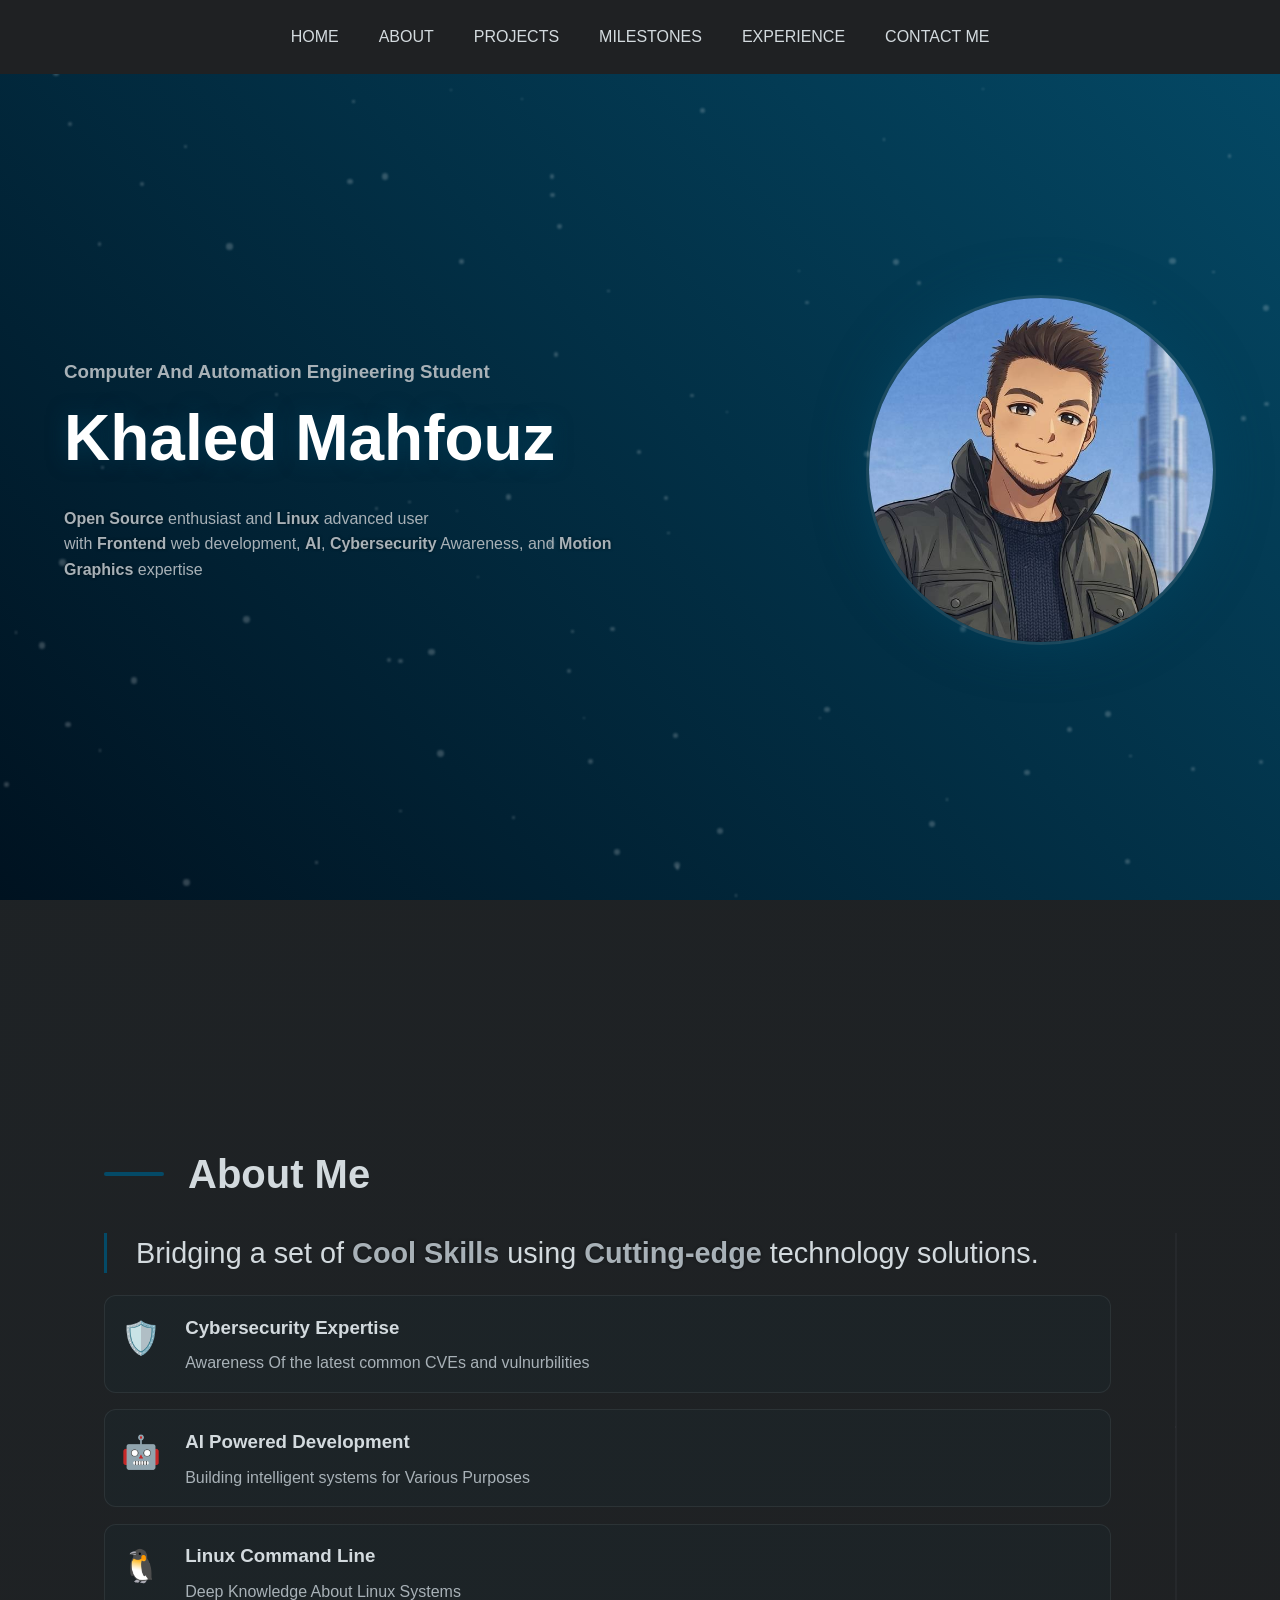
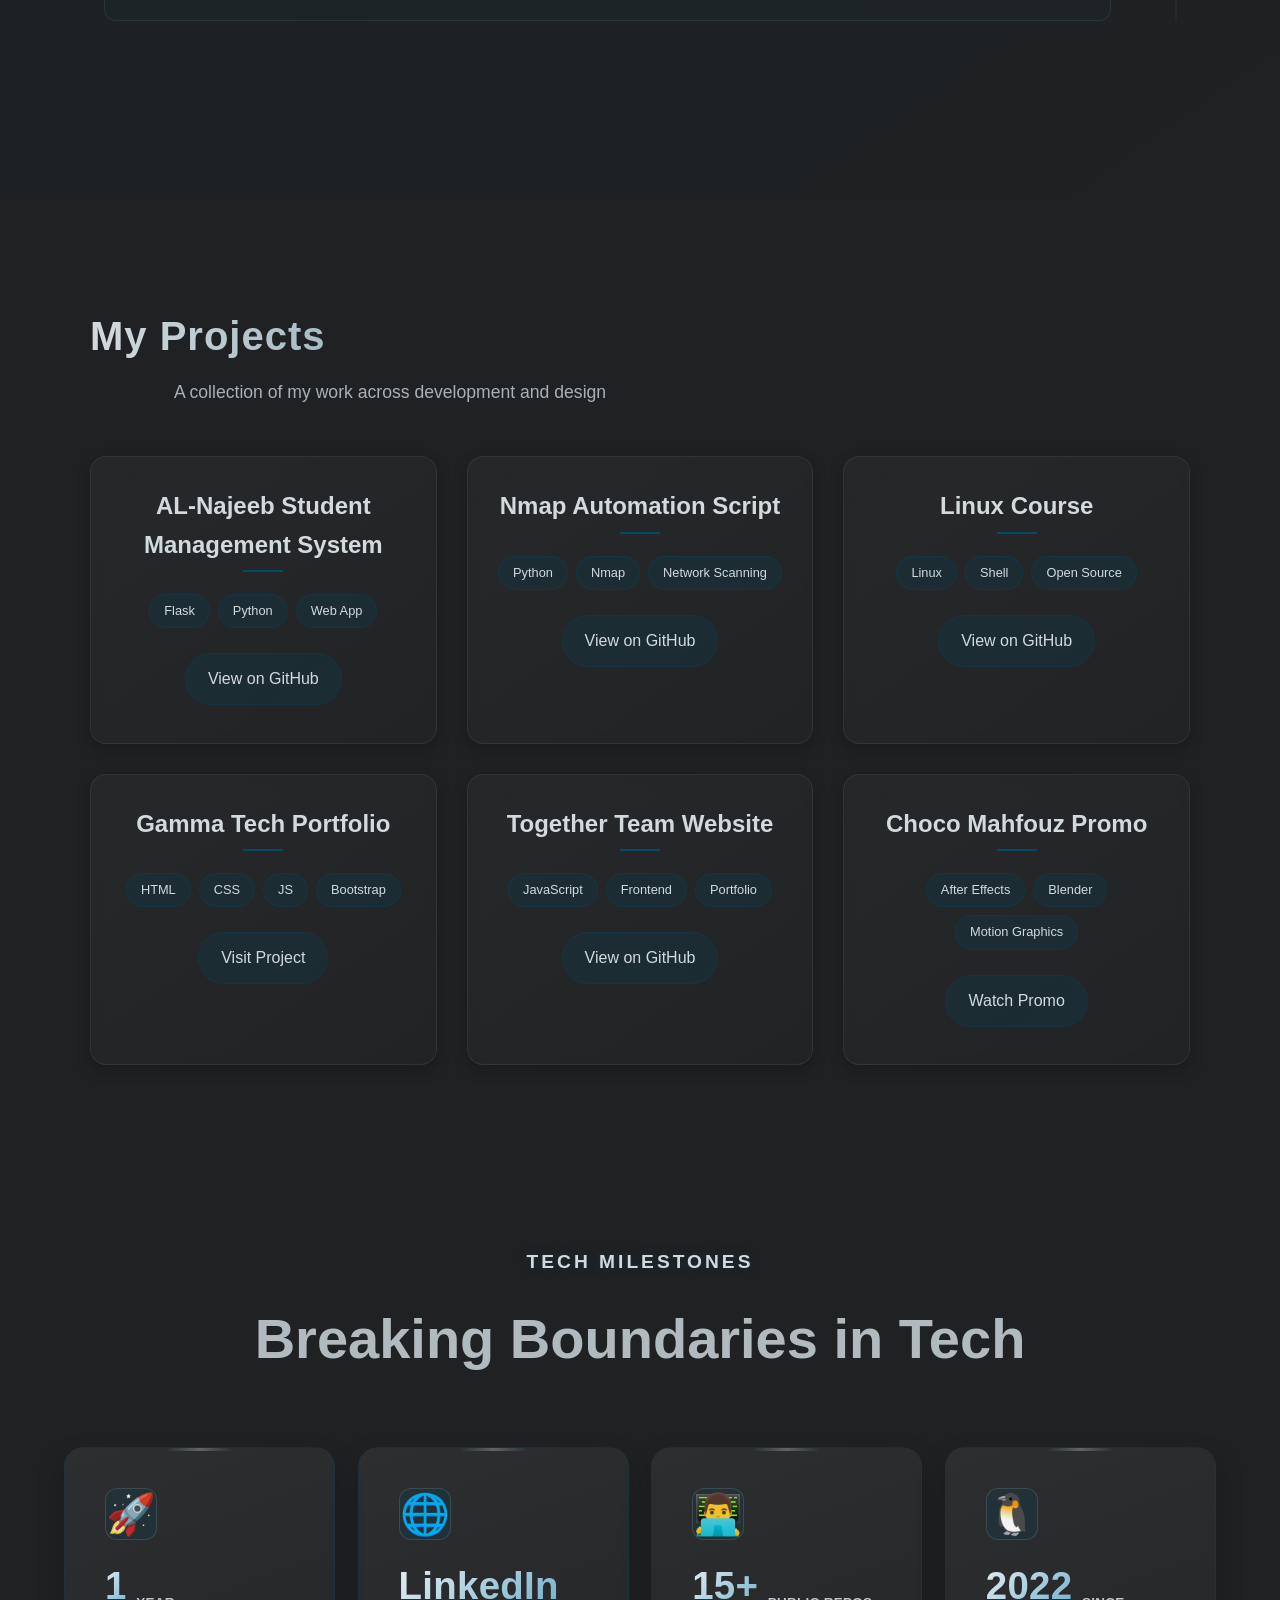
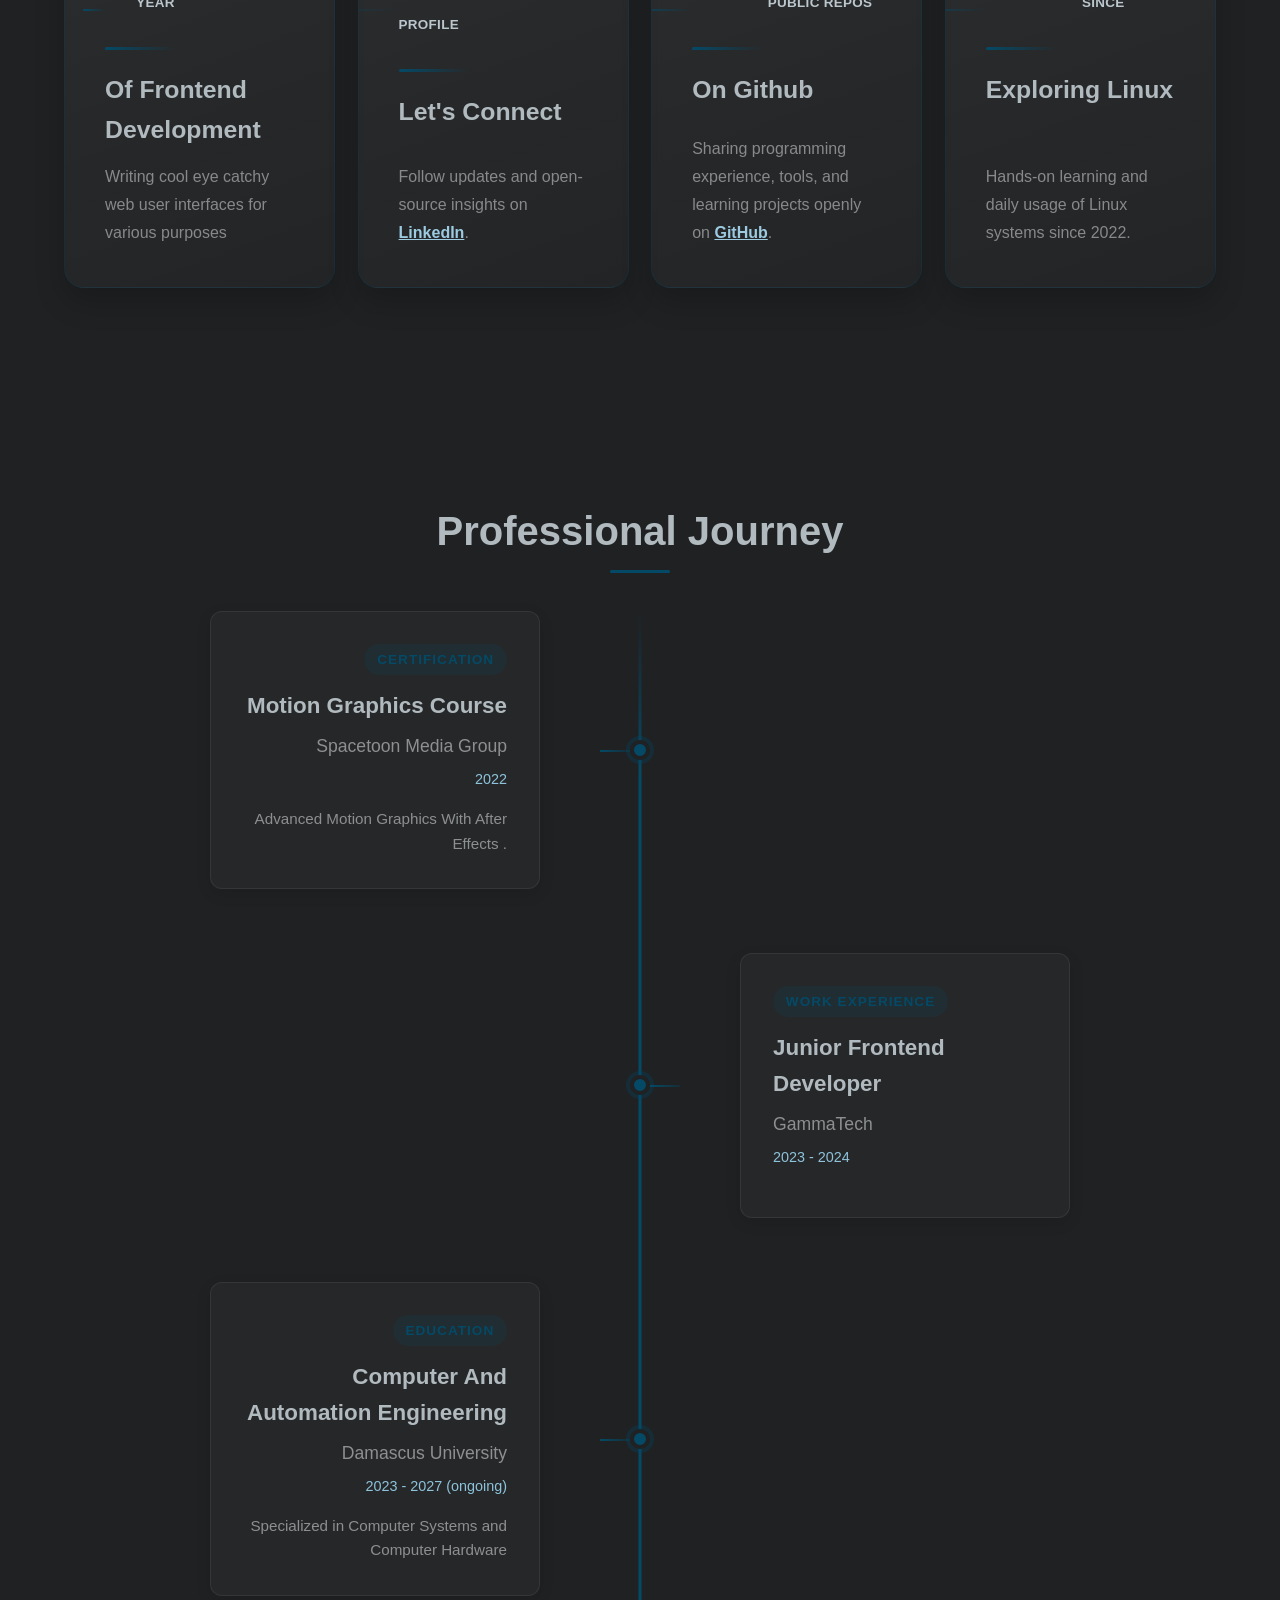
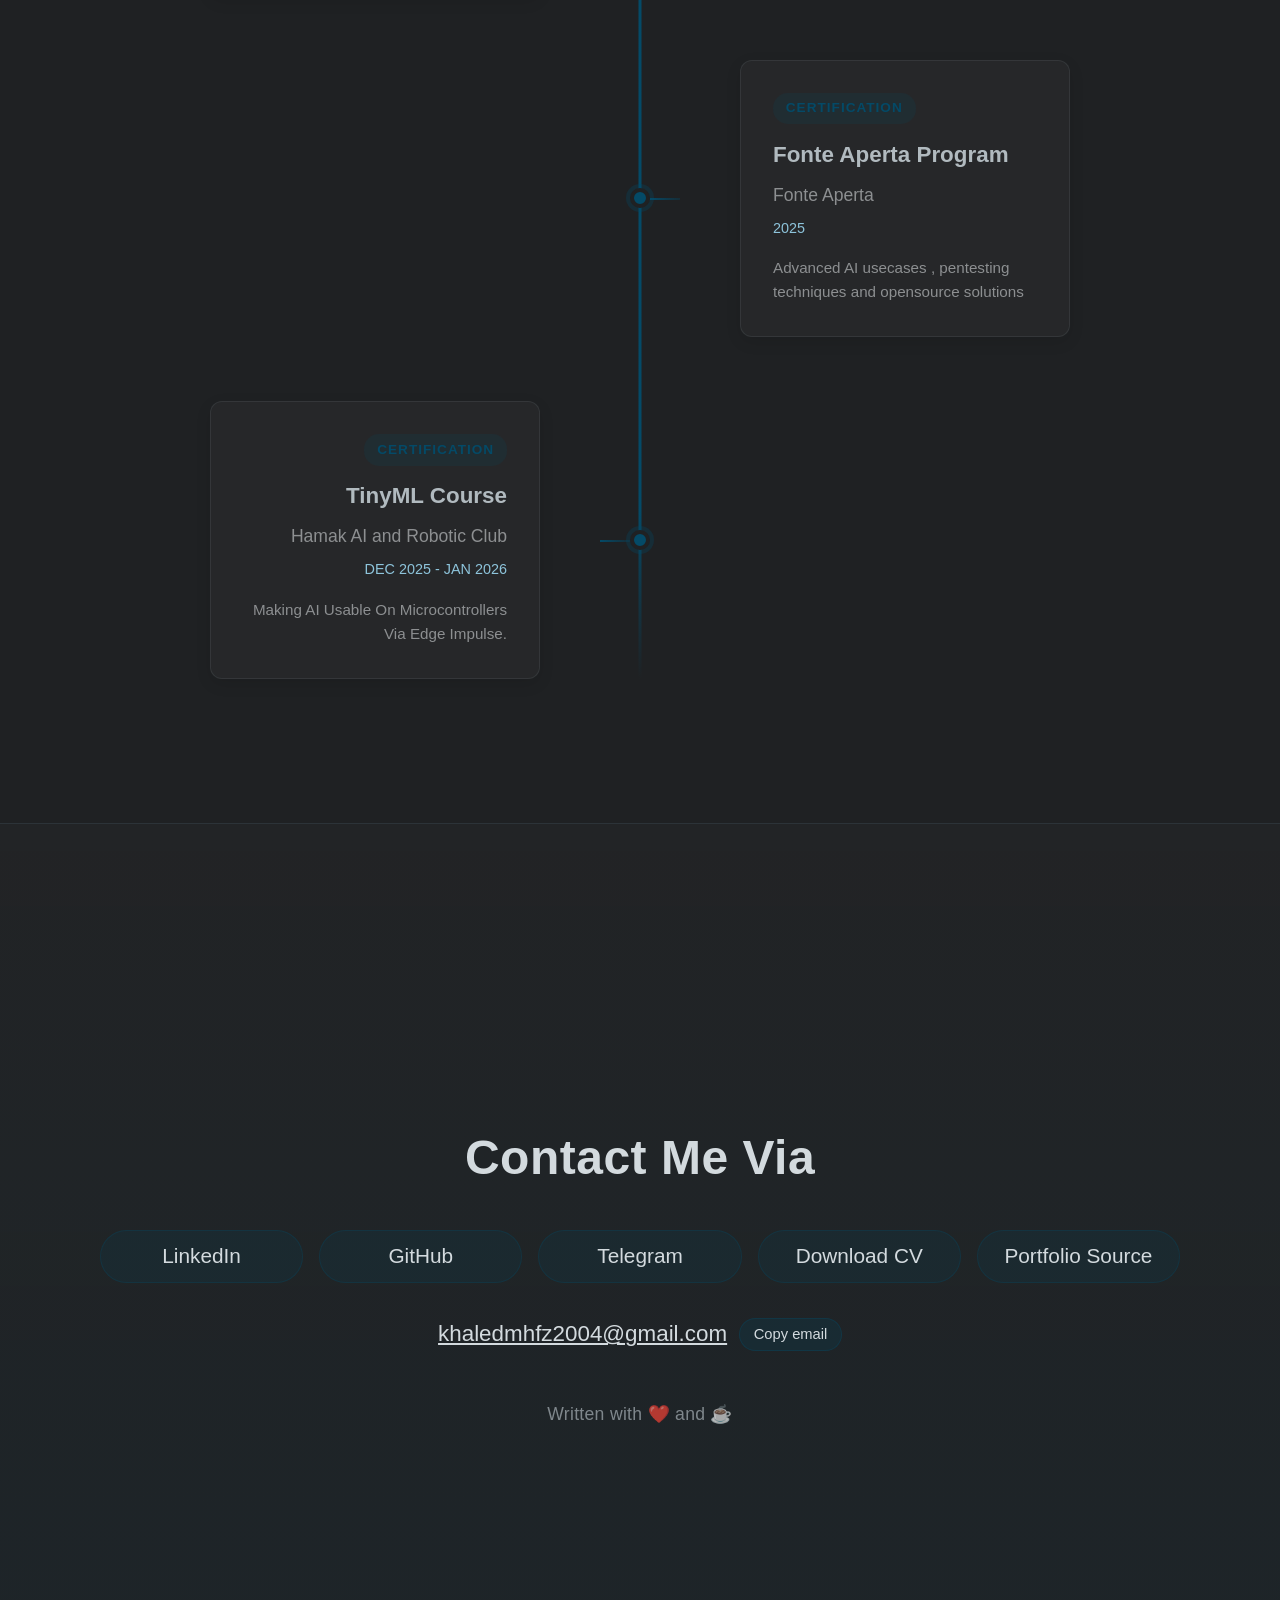
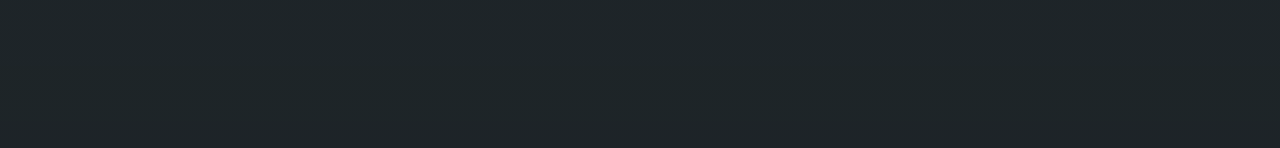
==== commit c6a6a0cb: "fix: refresh portfolio UX and responsiveness - Rework navigation scrolling and mobile menu behavior " ====
--- a/index.html
+++ b/index.html
@@ -17,14 +17,12 @@
 	</head>
 	<body>
 		<header class="header">
-			<div class="logo"><img src="assets/logo-128.png" srcset="assets/logo-64.png 64w, assets/logo-128.png 128w, assets/logo-192.png 192w" sizes="48px" width="48" height="48" alt="khaled-mhfz-logo" decoding="async" /></div>
-
 			<!-- Desktop Navigation -->
 			<nav class="desktop-nav">
 				<a href="#banner" class="nav-link">HOME</a>
 				<a href="#about" class="nav-link">ABOUT</a>
 				<a href="#projects" class="nav-link">PROJECTS</a>
-				<a href="#facts" class="nav-link">FACTS</a>
+				<a href="#facts" class="nav-link">MILESTONES</a>
 				<a href="#experiences" class="nav-link">EXPERIENCE</a>
 				<a href="#contact" class="nav-link">CONTACT ME</a>
 			</nav>
@@ -41,7 +39,7 @@
 				<a href="#banner" class="mobile-link">HOME</a>
 				<a href="#about" class="mobile-link">ABOUT</a>
 				<a href="#projects" class="mobile-link">PROJECTS</a>
-				<a href="#facts" class="mobile-link">FACTS</a>
+				<a href="#facts" class="mobile-link">MILESTONES</a>
 				<a href="#experiences" class="mobile-link">EXPERIENCE</a>
 				<a href="#contact" class="mobile-link">CONTACT ME</a>
 			</div>
@@ -51,21 +49,22 @@
 
 		</header>
 
-		<section class="banner" id="banner">
+		<div id="banner" class="section-anchor" aria-hidden="true"></div>
+		<section class="banner">
 			<div class="particles-container"></div>
 			<div class="banner-content">
 				<div class="banner-text">
-					<h3 class="subtitle">CAE Student</h3>
+					<h3 class="subtitle">Computer And Automation Engineering Student</h3>
 					<h1>Khaled Mahfouz</h1>
-					<p class="slogan"><span class="highlight">Open Source</span> enthusiest and <span class="highlight">Linux</span> advanced user</p>
-					<p class="general-text">with <span class="highlight">Frontend</span> web development , <span class="highlight">AI</span> , <span class="highlight">Cybersecurity</span> and <span class='highlight'>Motion Graphics </span>expertise</p>
-					<p class="genral-text"><strong style="color:white;">click the button below to continue to the next section</strong></p>
-				</div>
-				<img src="assets/profile-placeholder-350.jpg" srcset="assets/profile-placeholder-250.jpg 250w, assets/profile-placeholder-350.jpg 350w, assets/profile-placeholder.jpg 628w" sizes="(max-width: 768px) 250px, 350px" width="350" height="350" alt="John Doe" class="profile-img" fetchpriority="high" decoding="async">
-			</div>
-		</section>
-
-		<section class="about" id="about">
+					<p class="slogan"><span class="highlight">Open Source</span> enthusiast and <span class="highlight">Linux</span> advanced user</p>
+					<p class="general-text">with <span class="highlight">Frontend</span> web development, <span class="highlight">AI</span>, <span class="highlight">Cybersecurity</span> Awareness, and <span class='highlight'>Motion Graphics</span> expertise</p>
+				</div>
+				<img src="assets/profile-placeholder.jpg" width="350" height="350" alt="Khaled Mahfouz portrait" class="profile-img" fetchpriority="high" decoding="async">
+			</div>
+		</section>
+
+		<div id="about" class="section-anchor" aria-hidden="true"></div>
+		<section class="about">
 			<div class="about-container">
 				<div class="content-wrapper">
 					<h2 class="section-title">
@@ -101,7 +100,7 @@
 									<div class="icon">🐧</div>
 									<div class="point-content">
 										<h3>Linux Command Line</h3>
-										<p>Deep Knowledge About Linux Systems From the shell to the kernel</p>
+										<p>Deep Knowledge About Linux Systems</p>
 									</div>
 								</div>
 							</div>
@@ -118,9 +117,8 @@
 			</div>
 		</section>
 
-		<button class="section-nav">Section 1/2</button>
-
-		<section id="projects" class="projects-section">
+		<div id="projects" class="section-anchor" aria-hidden="true"></div>
+		<section class="projects-section">
 			<div class="container">
 				<h2 class="section-title">My Projects</h2>
 				<p class="section-subtitle">A collection of my work across development and design</p>
@@ -132,7 +130,7 @@
 						<div class="project-tags">
 							<span>Flask</span><span>Python</span><span>Web App</span>
 						</div>
-						<a href="https://github.com/KhaledMahfouz5/AL-Najeeb-System" target="_blank" class="project-link">
+						<a href="https://github.com/KhaledMahfouz5/AL-Najeeb-System" target="_blank" rel="noopener noreferrer" class="project-link">
 							View on GitHub
 						</a>
 					</div>
@@ -143,7 +141,7 @@
 						<div class="project-tags">
 							<span>Python</span><span>Nmap</span><span>Network Scanning</span>
 						</div>
-						<a href="https://github.com/KhaledMahfouz5/nmap-automation-script" target="_blank" class="project-link">
+						<a href="https://github.com/KhaledMahfouz5/nmap-automation-script" target="_blank" rel="noopener noreferrer" class="project-link">
 							View on GitHub
 						</a>
 					</div>
@@ -154,7 +152,7 @@
 						<div class="project-tags">
 							<span>Linux</span><span>Shell</span><span>Open Source</span>
 						</div>
-						<a href="https://github.com/KhaledMahfouz5/linux-course" target="_blank" class="project-link">
+						<a href="https://github.com/KhaledMahfouz5/linux-course" target="_blank" rel="noopener noreferrer" class="project-link">
 							View on GitHub
 						</a>
 					</div>
@@ -165,7 +163,7 @@
 						<div class="project-tags">
 							<span>HTML</span><span>CSS</span><span>JS</span><span>Bootstrap</span>
 						</div>
-						<a href="https://gammatechsy.github.io/Portfolio" target="_blank" class="project-link">
+						<a href="https://gammatechsy.github.io/Portfolio" target="_blank" rel="noopener noreferrer" class="project-link">
 							Visit Project
 						</a>
 					</div>
@@ -176,7 +174,7 @@
 						<div class="project-tags">
 							<span>JavaScript</span><span>Frontend</span><span>Portfolio</span>
 						</div>
-						<a href="https://github.com/KhaledMahfouz5/together-team-website" target="_blank" class="project-link">
+						<a href="https://github.com/KhaledMahfouz5/together-team-website" target="_blank" rel="noopener noreferrer" class="project-link">
 							View on GitHub
 						</a>
 					</div>
@@ -187,7 +185,7 @@
 						<div class="project-tags">
 							<span>After Effects</span><span>Blender</span><span>Motion Graphics</span>
 						</div>
-						<a href="https://www.facebook.com/share/v/1BaLANB9HE/" target="_blank" class="project-link">
+						<a href="https://www.facebook.com/share/v/1BaLANB9HE/" target="_blank" rel="noopener noreferrer" class="project-link">
 							Watch Promo
 						</a>
 					</div>
@@ -195,10 +193,11 @@
 			</div>
 		</section>
 
-		<section class="facts" id="facts">
+		<div id="facts" class="section-anchor" aria-hidden="true"></div>
+		<section class="facts">
 			<div class="facts-container">
 				<h2 class="section-heading">
-					<span class="heading-accent">Digital Milestones</span>
+					<span class="heading-accent">Tech Milestones</span>
 					Breaking Boundaries in Tech
 				</h2>
 
@@ -221,12 +220,14 @@
 						<div class="fact-content">
 							<div class="fact-icon">🌐️</div>
 							<div class="fact-stats">
-								<div class="fact-header" data-target="Join">Join</div>
-								<div class="fact-unit">followers</div>
+								<div class="fact-header">LinkedIn</div>
+								<div class="fact-unit">profile</div>
 							</div>
 							<div class="fact-divider"></div>
-							<h3 class="fact-title">On LinkedIn</h3>
-							<p class="fact-description">Sharing Cool Posts About Open source technologies and open source contribution</p>
+							<h3 class="fact-title">Let&apos;s Connect</h3>
+							<p class="fact-description">Follow updates and open-source insights on
+								<a href="https://linkedin.com/in/khaled-mhfz-a82716331" target="_blank" rel="noopener noreferrer" class="fact-inline-link">LinkedIn</a>.
+							</p>
 						</div>
 						<div class="fact-glow"></div>
 					</div>
@@ -235,12 +236,12 @@
 						<div class="fact-content">
 							<div class="fact-icon">👨‍💻</div>
 							<div class="fact-stats">
-								<div class="fact-header" data-target="See">See</div>
-								<div class="fact-unit">repos</div>
+								<div class="fact-header animate-number" data-target="25" data-suffix="+">25+</div>
+								<div class="fact-unit">public repos</div>
 							</div>
 							<div class="fact-divider"></div>
 							<h3 class="fact-title">On Github</h3>
-							<p class="fact-description">Sharing My programming experience and my cool helpful tools</p>
+							<p class="fact-description">Sharing programming experience, tools, and learning projects openly on <a href="https://github.com/KhaledMahfouz5" target="_blank" rel="noopener noreferrer" class="fact-inline-link">GitHub</a>.</p>
 						</div>
 						<div class="fact-glow"></div>
 					</div>
@@ -262,7 +263,8 @@
 			</div>
 		</section>
 
-		<section class="experiences" id="experiences">
+		<div id="experiences" class="section-anchor" aria-hidden="true"></div>
+		<section class="experiences">
 			<h2>Professional Journey</h2>
 			<div class="timeline">
 				<div class="timeline-item animate-timeline">
@@ -326,16 +328,22 @@
 		</section>
 
 		<footer>
-			<section id="contact">
+			<div id="contact" class="section-anchor" aria-hidden="true"></div>
+			<section class="contact-section">
 				<div class="footer-name">Contact Me Via</div>
 				<div class="social-links">
-					<a href="https://linkedin.com/in/khaled-mhfz-a82716331" class="social-link" target="_blank">LinkedIn</a>
-					<a href="https://github.com/KhaledMahfouz5" class="social-link" target="_blank">GitHub</a>
-					<a href="https://t.me/khaledmhfz" class="social-link" target="_blank">Telegram</a>
-					<a href="assets/khaled_mhfz_cv_2026.pdf" class="social-link" target="_blank">Download CV</a>
-				</div>
-				<a href="mailto:khaledmhfz2004@gmail.com" class="footer-email">khaledmhfz2004@gmail.com</a>
-				<div class="copyright">Written With ❤️ and ☕</div>
+					<a href="https://linkedin.com/in/khaled-mhfz-a82716331" class="social-link" target="_blank" rel="noopener noreferrer">LinkedIn</a>
+					<a href="https://github.com/KhaledMahfouz5" class="social-link" target="_blank" rel="noopener noreferrer">GitHub</a>
+					<a href="https://t.me/khaledmhfz" class="social-link" target="_blank" rel="noopener noreferrer">Telegram</a>
+					<a href="assets/khaled_mhfz_cv_2026.pdf" class="social-link" target="_blank" rel="noopener noreferrer">Download CV</a>
+					<a href="https://github.com/KhaledMahfouz5/portfolio" class="social-link" target="_blank" rel="noopener noreferrer">Portfolio Source</a>
+				</div>
+				<div class="email-actions">
+					<a href="mailto:khaledmhfz2004@gmail.com" class="footer-email">khaledmhfz2004@gmail.com</a>
+					<button type="button" class="copy-email-btn" data-email="khaledmhfz2004@gmail.com">Copy email</button>
+				</div>
+				<div class="copy-status" aria-live="polite"></div>
+				<div class="copyright">Written with ❤️ and ☕</div>
 			</section>
 		</footer>
 
--- a/assets/style.css
+++ b/assets/style.css
@@ -2,8 +2,8 @@
 	--bg-color: #1F2123;
 	--accent: #044A67;
 	--accent-rgb: 4, 74, 103;
-	--text-main: #8D8F91;
-	--text-secondary: #B1BABF;
+	--text-main: #A8B1B7;
+	--text-secondary: #D3DADE;
 	--border-color: #b1babf1a;
 	--banner-gradient-start: #001220;
 	--banner-gradient-end: #044A67;
@@ -34,20 +34,22 @@
 	scroll-margin-top: 6.5rem;
 }
 
+.section-anchor {
+	display: block;
+	height: 0;
+	pointer-events: none;
+	scroll-margin-top: 6.5rem;
+}
+
 .header {
 	padding: 1.5rem 5%;
 	display: flex;
-	justify-content: space-between;
+	justify-content: center;
 	align-items: center;
 	position: fixed;
 	width: 100%;
 	background: var(--bg-color);
 	z-index: 1000;
-}
-
-.logo img {
-     height: 3rem;
-     width: auto;
 }
 
 .banner {
@@ -343,51 +345,26 @@
 	text-shadow: 0 0 3px rgba(0,0,0,0.5);
 }
 
-.section-nav {
-	position: fixed;
-	bottom: 2rem;
-	left: 2rem;
-	background: var(--accent);
-	color: var(--text-secondary);
-	padding: 1rem 1.5rem;
-	border-radius: 50px;
-	cursor: pointer;
-	transition: all 0.3s cubic-bezier(0.4, 0, 0.2, 1);
-	border: none;
-	font-weight: 700;
-	letter-spacing: 0.5px;
-	box-shadow: 0 4px 6px rgba(0, 0, 0, 0.1);
-	z-index:50;
-	animation: pulse 2s ease-in-out infinite;
-	transform-origin: center;
-}
-
-@keyframes pulse {
-	0% {
-		transform: scale(1);
-	}
-	50% {
-		transform: scale(1.1);
-	}
-	100% {
-		transform: scale(1);
-	}
-}
-
 footer {
-	padding: 4rem 5%;
+	padding: 0 5% 1.5rem;
 	background:
 		linear-gradient(180deg, rgba(255, 255, 255, 0.01) 0%, rgba(4, 74, 103, 0.08) 100%),
 		var(--bg-color);
 	border-top: 1px solid var(--border-color);
 }
 
-#contact {
-	min-height: auto;
+.contact-section {
+	min-height: 100vh;
+	min-height: 100svh;
 	max-width: min(1400px, 96vw);
 	margin: 0 auto;
 	padding: clamp(1.25rem, 3vw, 2.25rem);
 	text-align: center;
+	display: flex;
+	flex-direction: column;
+	justify-content: center;
+	align-items: center;
+	gap: 0.85rem;
 	background: transparent;
 	border: 0;
 	border-radius: 0;
@@ -439,7 +416,6 @@
 
 .footer-email {
 	color: var(--text-secondary);
-	margin-bottom: 1rem;
 	display: block;
 	font-size: clamp(1.05rem, 2.3vw, 1.4rem);
 	transition: color 0.3s ease;
@@ -451,6 +427,53 @@
 	color: #fff;
 }
 
+.email-actions {
+	display: flex;
+	align-items: center;
+	justify-content: center;
+	gap: 0.75rem;
+	flex-wrap: wrap;
+}
+
+.copy-email-btn {
+	border: 1px solid rgba(4, 74, 103, 0.35);
+	background: rgba(4, 74, 103, 0.2);
+	color: var(--text-secondary);
+	padding: 0.45rem 0.85rem;
+	border-radius: 999px;
+	font-size: 0.92rem;
+	cursor: pointer;
+	transition: background 0.2s ease, transform 0.2s ease;
+}
+
+.copy-email-btn:hover {
+	background: rgba(4, 74, 103, 0.4);
+	transform: translateY(-1px);
+}
+
+.copy-email-btn:focus-visible {
+	outline: 2px solid var(--text-secondary);
+	outline-offset: 2px;
+}
+
+.copy-status {
+	min-height: 1.3rem;
+	color: var(--text-main);
+	font-size: 0.92rem;
+}
+
+.back-to-top {
+	color: var(--text-secondary);
+	text-decoration: none;
+	border-bottom: 1px dashed rgba(177, 186, 191, 0.45);
+	padding-bottom: 0.15rem;
+}
+
+.back-to-top:hover {
+	color: #fff;
+	border-bottom-color: rgba(255, 255, 255, 0.75);
+}
+
 .copyright {
 	color: var(--text-main);
 	font-size: clamp(0.95rem, 1.8vw, 1.1rem);
@@ -460,10 +483,10 @@
 
 @media (max-width: 768px) {
 	footer {
-		padding: 3rem 1rem;
-	}
-
-	#contact {
+		padding: 0 1rem 1.25rem;
+	}
+
+	.contact-section {
 		max-width: min(100%, 96vw);
 		padding: 1.25rem 0.5rem;
 	}
@@ -494,21 +517,12 @@
 	}
 }
 
-@media (max-width: 768px) {
-	.section-nav {
-		bottom: 1rem;
-		left: 1rem;
-		padding: 0.8rem 1.2rem;
-		font-size: 0.85rem;
-	}
-}
-
 /* Projects Section */
 .projects-section {
 	min-height: 100vh;
 	min-height: 100svh;
 	width: 100%;
-	padding: 80px 20px;
+	padding: clamp(6.5rem, 10vh, 8.25rem) 20px clamp(3rem, 6vh, 4.5rem);
 	display: flex;
 	flex-direction: column;
 	justify-content: center;
@@ -567,6 +581,7 @@
     border: 1px solid var(--border-color);
     border-radius: 16px;
     padding: 30px 25px;
+    min-height: 280px;
     text-align: center;
     transition: all 0.4s cubic-bezier(0.175, 0.885, 0.32, 1.275);
     box-shadow: 0 5px 15px rgba(0,0,0,0.2);
@@ -850,14 +865,11 @@
 .heading-accent {
     display: block;
     font-size: 1.2rem;
-    color: #044A67;
+    color: var(--text-secondary);
     text-transform: uppercase;
     letter-spacing: 3px;
     margin-bottom: 1rem;
-    background: linear-gradient(90deg, #044A67 0%, rgba(4, 74, 103, 0) 90%);
-    -webkit-background-clip: text;
-    background-clip: text;
-    -webkit-text-fill-color: transparent;
+    text-shadow: 0 0 10px rgba(4, 74, 103, 0.35);
     font-weight: 600;
 }
 
@@ -970,7 +982,7 @@
 .fact-header {
     font-size: clamp(1.8rem, 3vw, 3rem);
     font-weight: 700;
-    background: linear-gradient(135deg, #B1BABF 0%, #044A67 100%);
+    background: linear-gradient(135deg, #E5EDF1 0%, #73B0CC 100%);
     -webkit-background-clip: text;
     background-clip: text;
     -webkit-text-fill-color: transparent;
@@ -1003,7 +1015,7 @@
 
 .fact-unit {
     font-size: clamp(0.82rem, 1.05vw, 1rem);
-    color: #044A67;
+    color: #C4D0D7;
     opacity: 0.95;
     font-weight: 600;
     text-transform: uppercase;
@@ -1040,6 +1052,15 @@
     line-height: 1.75;
     opacity: 0.95;
     margin-top: auto;
+}
+
+.fact-inline-link {
+	color: #A3D5EC;
+	font-weight: 600;
+}
+
+.fact-inline-link:hover {
+	color: #D8F0FB;
 }
 
 .fact-glow {
@@ -1289,7 +1310,7 @@
 }
 
 .experience-duration {
-    color: #044A67;
+    color: #8EC4DB;
     font-size: 0.9rem;
     margin-bottom: 1rem;
     font-weight: 500;
@@ -1444,21 +1465,26 @@
 .burger-menu {
     display: none;
     cursor: pointer;
+    position: absolute;
+    right: 5%;
+    top: 50%;
+    transform: translateY(-50%);
     z-index: 1002;
-    padding: 10px;
+    padding: 0;
     flex-direction: column;
     justify-content: center;
     align-items: center;
-    width: 30px;
-    height: 30px;
-    margin-bottom: 1rem;
+    gap: 5px;
+    width: 40px;
+    height: 40px;
+    margin-bottom: 0;
 }
 
 .bar {
     width: 25px;
     height: 2px;
     background-color: white;
-    margin: 6px 0;
+    margin: 0;
     transition: 0.4s;
     border-radius: 2px;
 }
@@ -1481,6 +1507,7 @@
     top: 0;
     right: -100%;
     height: 100vh;
+    height: 100svh;
     width: 280px;
     background: rgba(31, 33, 35, 0.98);
     -webkit-backdrop-filter: blur(10px);
@@ -1552,12 +1579,16 @@
 
 /* Mobile Responsive */
 @media (max-width: 768px) {
+    .header {
+        padding: 1.75rem 5%;
+    }
+
     .desktop-nav {
         display: none;
     }
 
     .burger-menu {
-        display: block;
+        display: flex;
     }
 
 	.social-links {
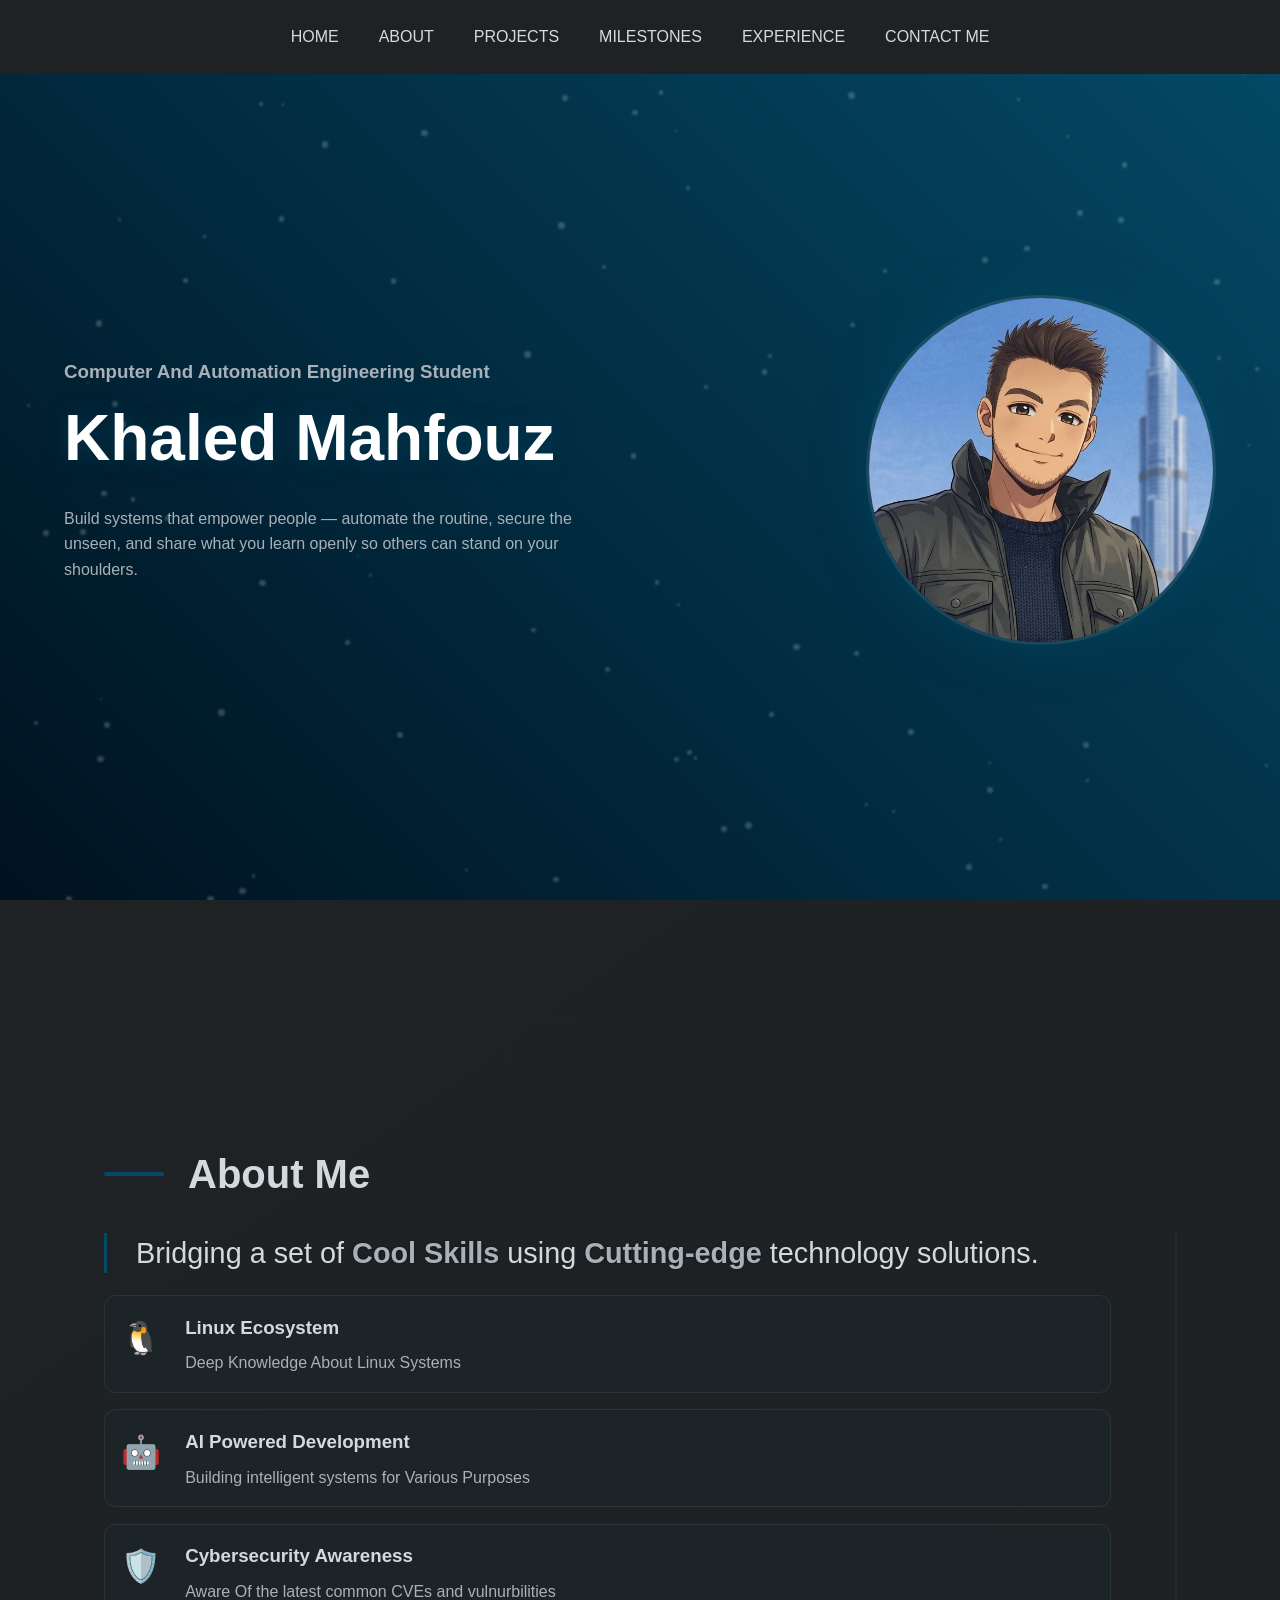
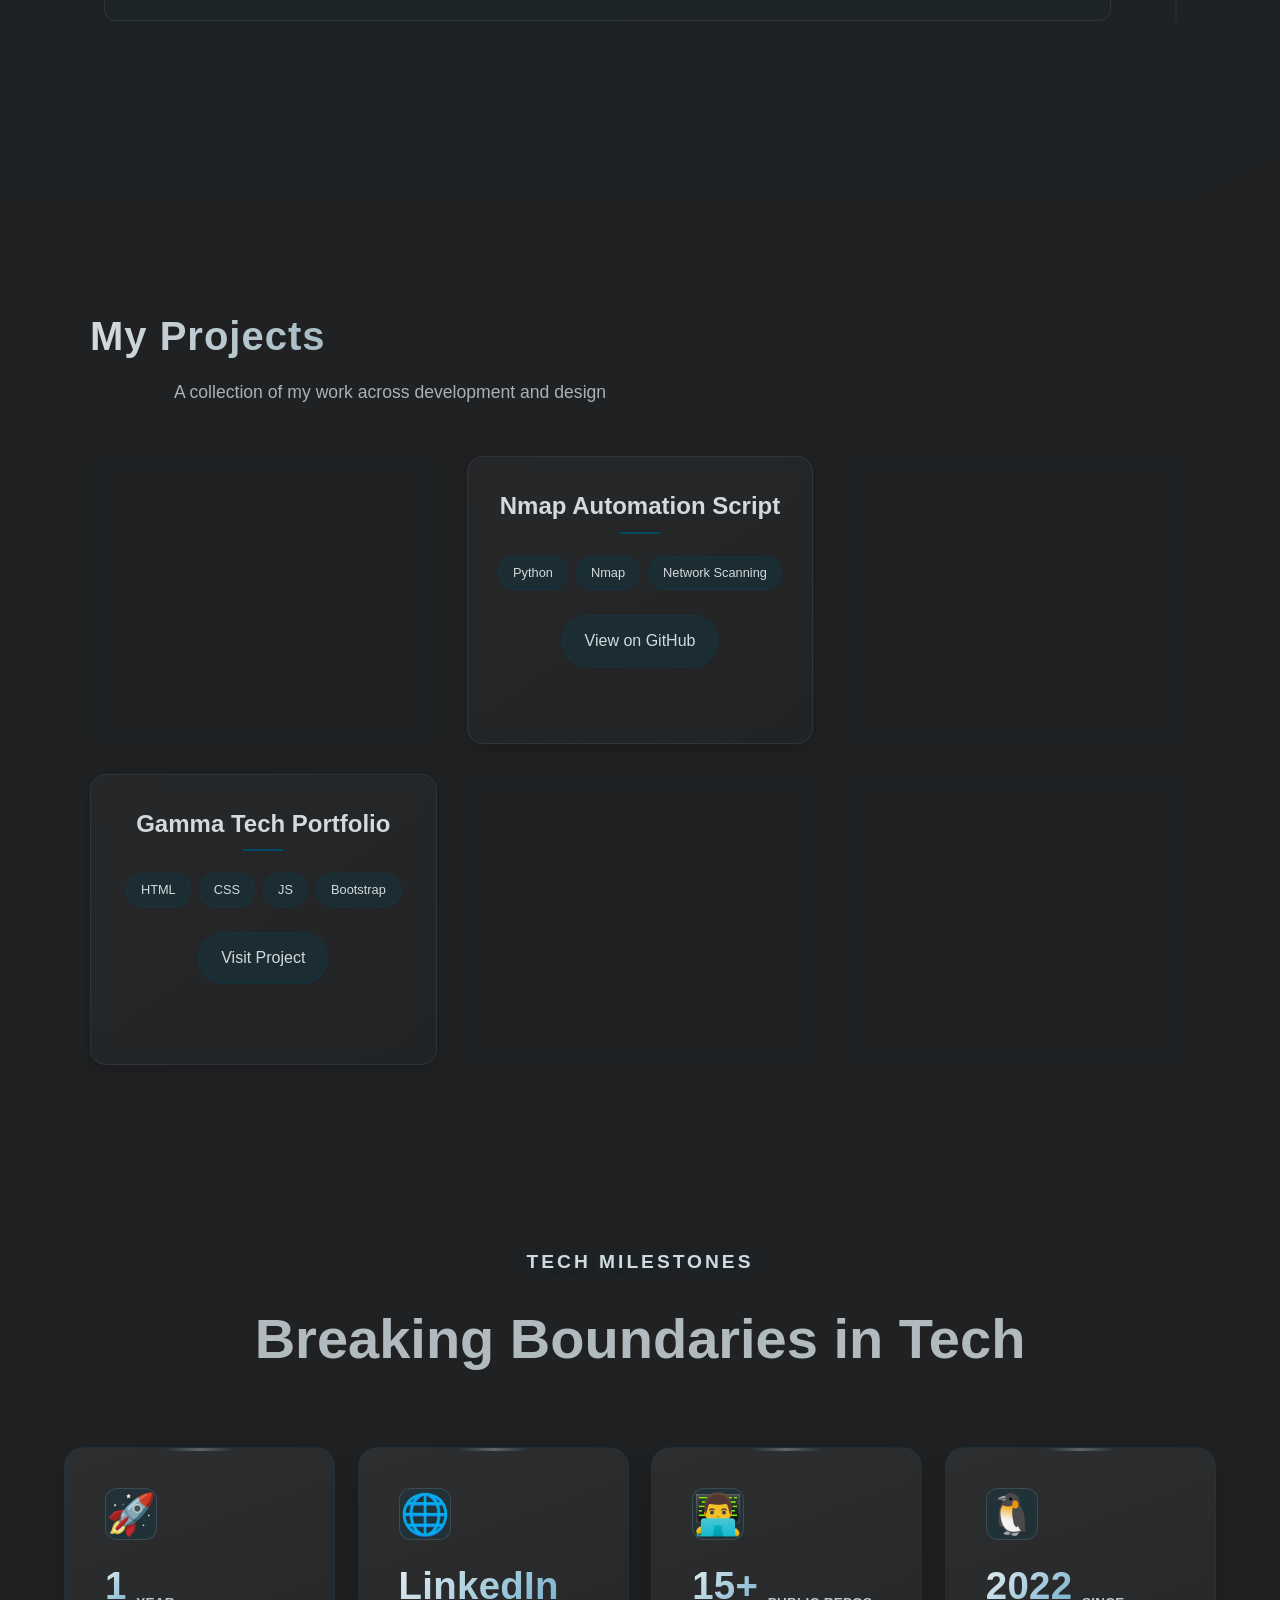
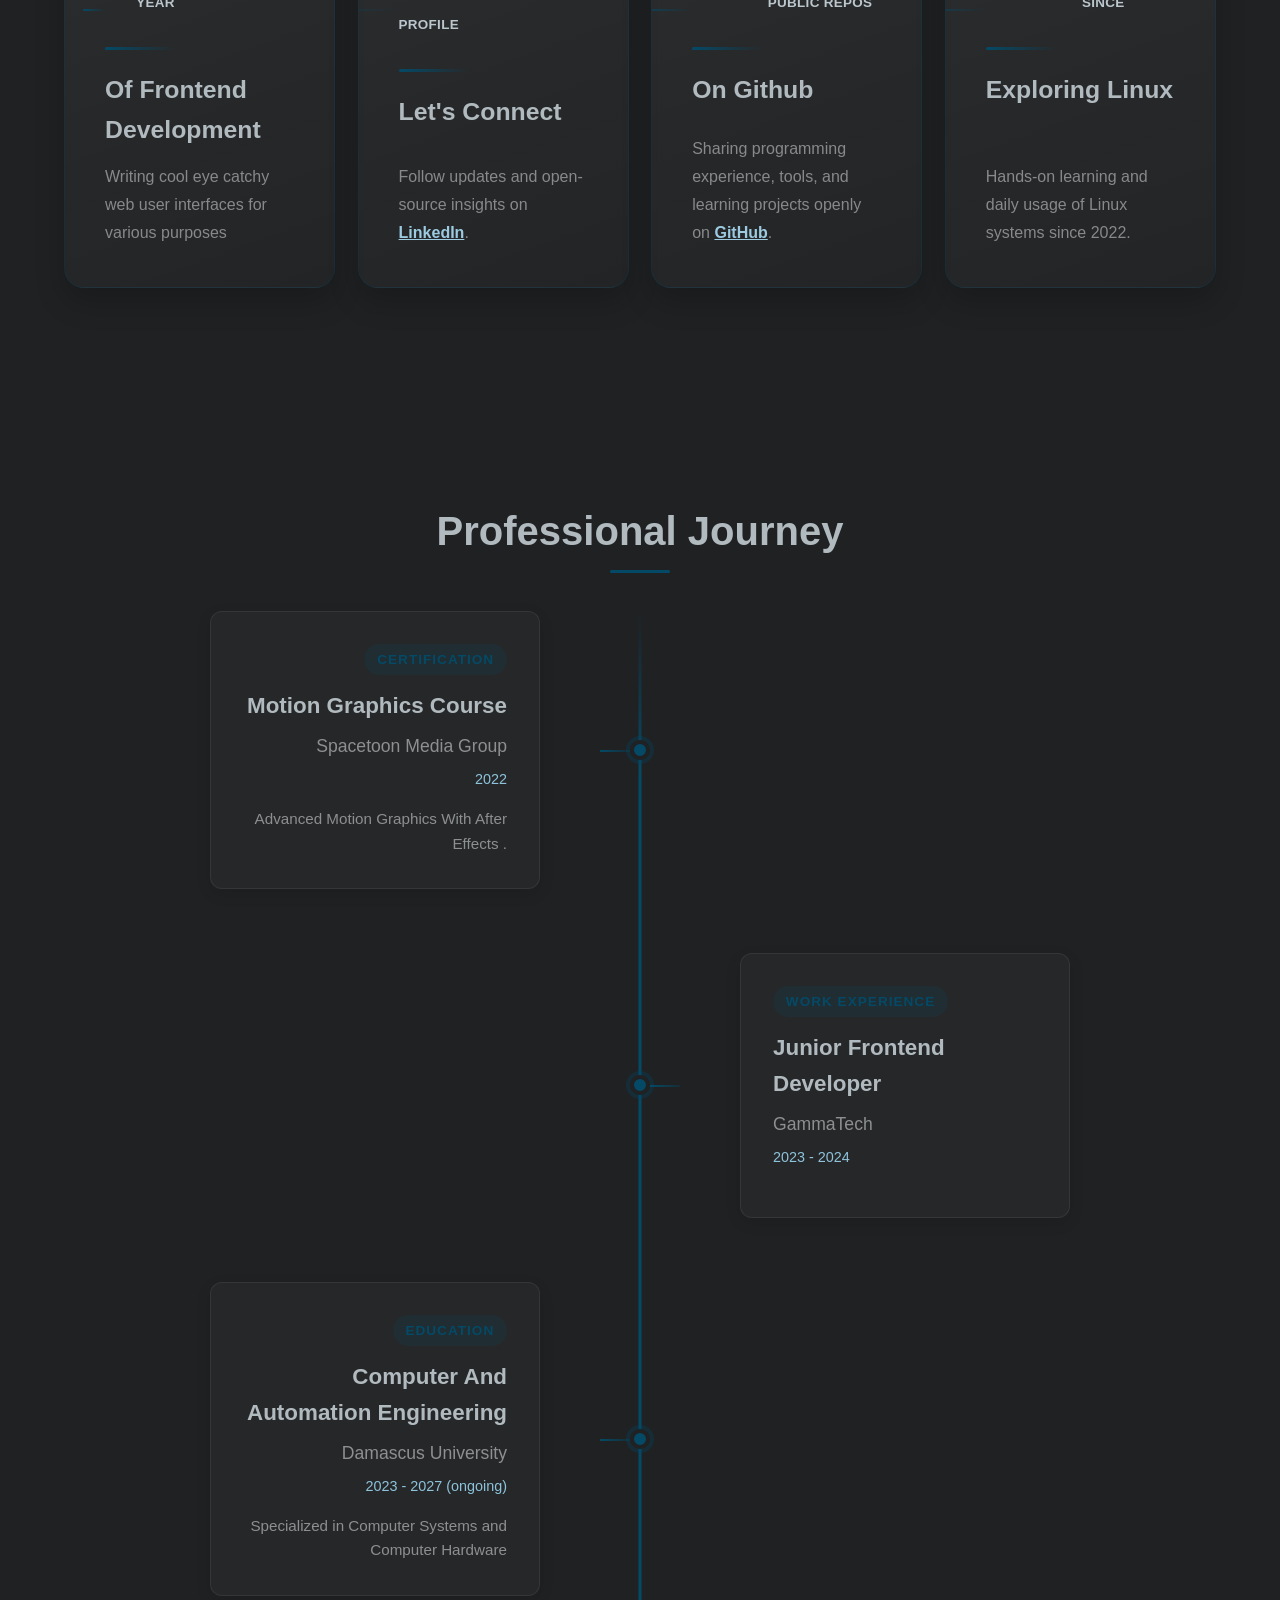
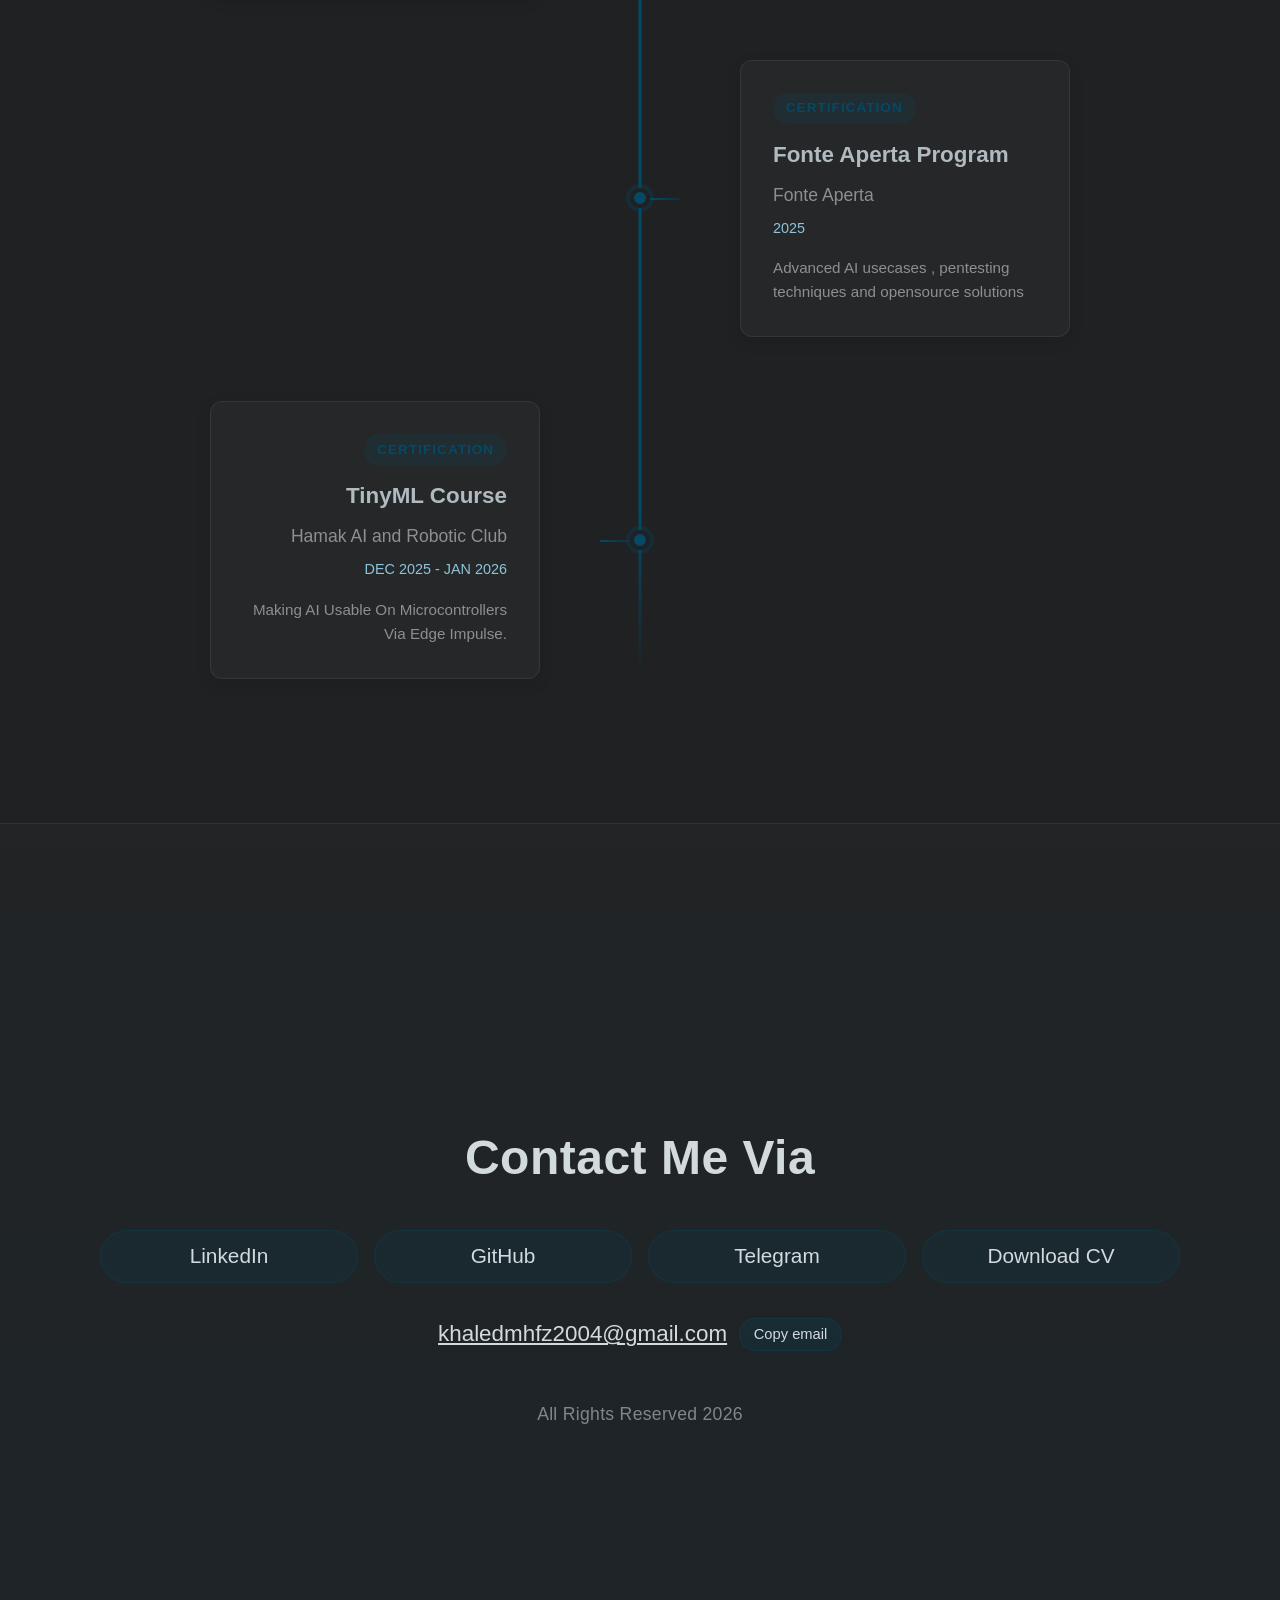
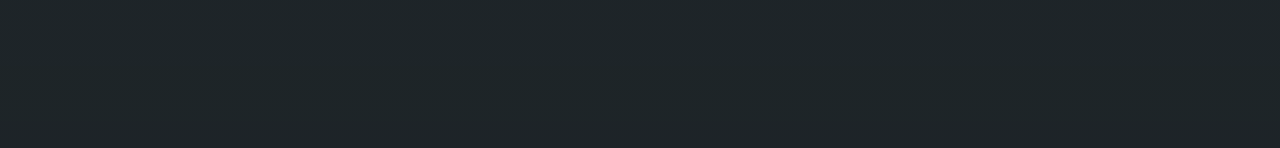
==== commit 70d8e4c9: "feat: polish hero text and footer year - Add a mobile-only header greeting: 'Welcome to My Website'." ====
--- a/index.html
+++ b/index.html
@@ -17,6 +17,7 @@
 	</head>
 	<body>
 		<header class="header">
+			<div class="mobile-header-title">Welcome to My Website</div>
 			<!-- Desktop Navigation -->
 			<nav class="desktop-nav">
 				<a href="#banner" class="nav-link">HOME</a>
@@ -56,8 +57,7 @@
 				<div class="banner-text">
 					<h3 class="subtitle">Computer And Automation Engineering Student</h3>
 					<h1>Khaled Mahfouz</h1>
-					<p class="slogan"><span class="highlight">Open Source</span> enthusiast and <span class="highlight">Linux</span> advanced user</p>
-					<p class="general-text">with <span class="highlight">Frontend</span> web development, <span class="highlight">AI</span>, <span class="highlight">Cybersecurity</span> Awareness, and <span class='highlight'>Motion Graphics</span> expertise</p>
+					<p class="slogan">Build systems that empower people &mdash; automate the routine, secure the unseen, and share what you learn openly so others can stand on your shoulders.</p>
 				</div>
 				<img src="assets/profile-placeholder.jpg" width="350" height="350" alt="Khaled Mahfouz portrait" class="profile-img" fetchpriority="high" decoding="async">
 			</div>
@@ -80,14 +80,14 @@
 							</p>
 
 							<div class="key-points">
+
 								<div class="point">
-									<div class="icon">🛡️</div>
+									<div class="icon">🐧</div>
 									<div class="point-content">
-										<h3>Cybersecurity Expertise</h3>
-										<p>Awareness Of the latest common CVEs and vulnurbilities</p>
+										<h3>Linux Ecosystem</h3>
+										<p>Deep Knowledge About Linux Systems</p>
 									</div>
 								</div>
-
 								<div class="point">
 									<div class="icon">🤖</div>
 									<div class="point-content">
@@ -95,12 +95,11 @@
 										<p>Building intelligent systems for Various Purposes</p>
 									</div>
 								</div>
-
 								<div class="point">
-									<div class="icon">🐧</div>
+									<div class="icon">🛡️</div>
 									<div class="point-content">
-										<h3>Linux Command Line</h3>
-										<p>Deep Knowledge About Linux Systems</p>
+										<h3>Cybersecurity Awareness</h3>
+										<p>Aware Of the latest common CVEs and vulnurbilities</p>
 									</div>
 								</div>
 							</div>
@@ -336,14 +335,13 @@
 					<a href="https://github.com/KhaledMahfouz5" class="social-link" target="_blank" rel="noopener noreferrer">GitHub</a>
 					<a href="https://t.me/khaledmhfz" class="social-link" target="_blank" rel="noopener noreferrer">Telegram</a>
 					<a href="assets/khaled_mhfz_cv_2026.pdf" class="social-link" target="_blank" rel="noopener noreferrer">Download CV</a>
-					<a href="https://github.com/KhaledMahfouz5/portfolio" class="social-link" target="_blank" rel="noopener noreferrer">Portfolio Source</a>
 				</div>
 				<div class="email-actions">
 					<a href="mailto:khaledmhfz2004@gmail.com" class="footer-email">khaledmhfz2004@gmail.com</a>
 					<button type="button" class="copy-email-btn" data-email="khaledmhfz2004@gmail.com">Copy email</button>
 				</div>
 				<div class="copy-status" aria-live="polite"></div>
-				<div class="copyright">Written with ❤️ and ☕</div>
+				<div class="copyright">All Rights Reserved <span id="current-year">2026</span></div>
 			</section>
 		</footer>
 
--- a/assets/style.css
+++ b/assets/style.css
@@ -50,6 +50,10 @@
 	width: 100%;
 	background: var(--bg-color);
 	z-index: 1000;
+}
+
+.mobile-header-title {
+	display: none;
 }
 
 .banner {
@@ -1583,6 +1587,15 @@
         padding: 1.75rem 5%;
     }
 
+	.mobile-header-title {
+		display: block;
+		color: var(--text-secondary);
+		font-weight: 700;
+		font-size: 1rem;
+		letter-spacing: 0.4px;
+		text-align: center;
+	}
+
     .desktop-nav {
         display: none;
     }
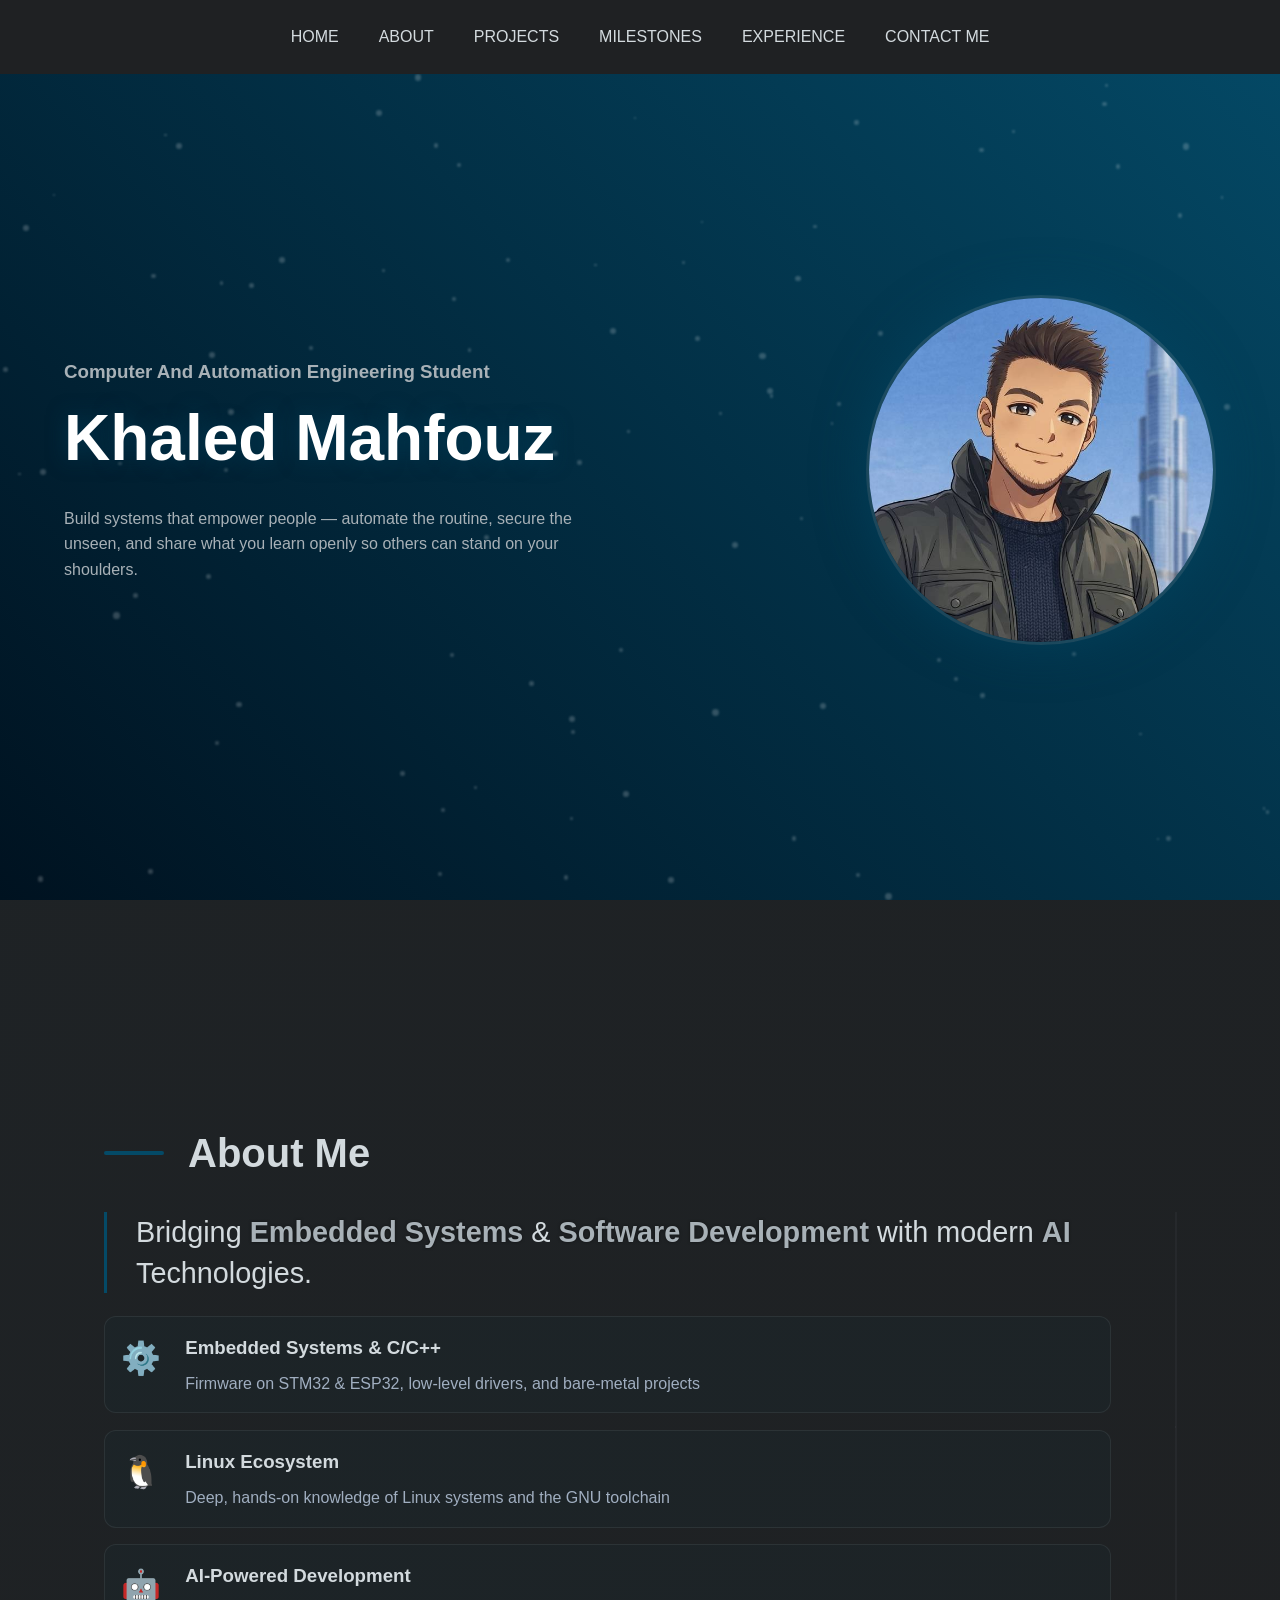
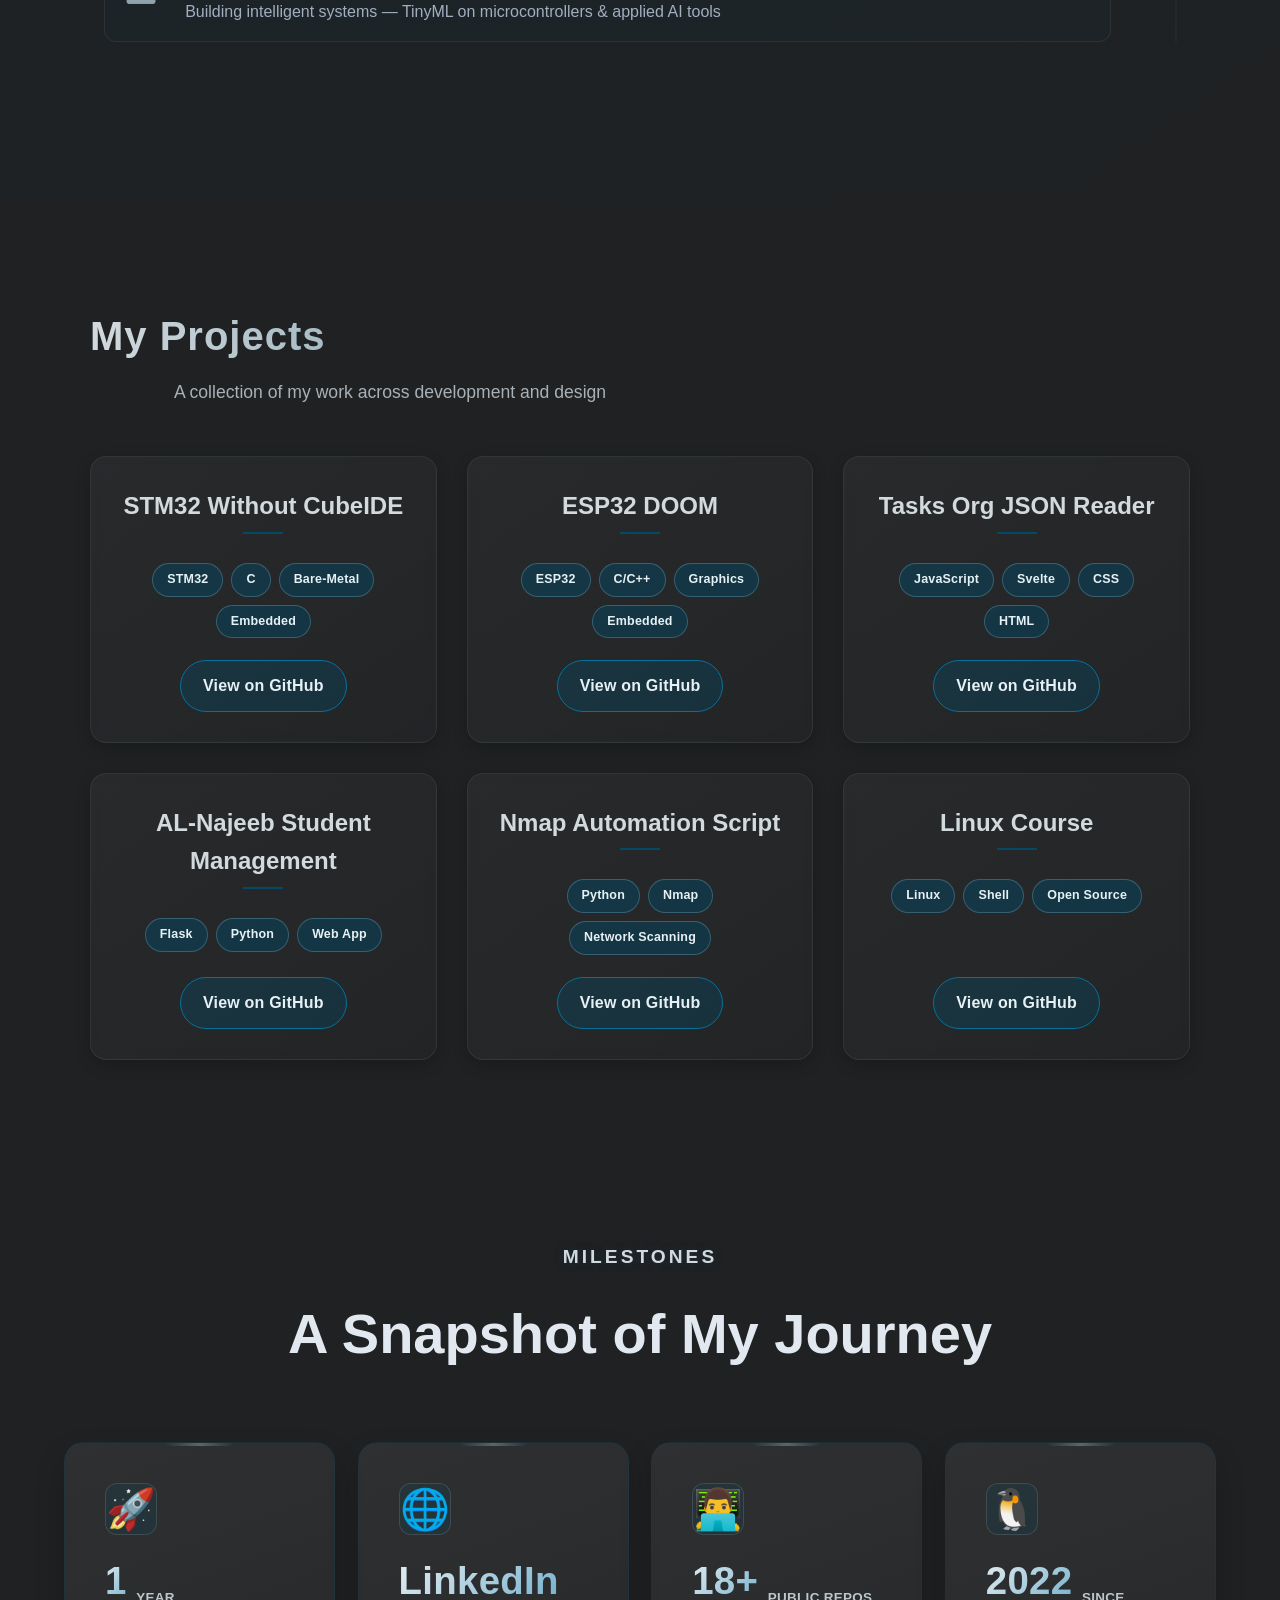
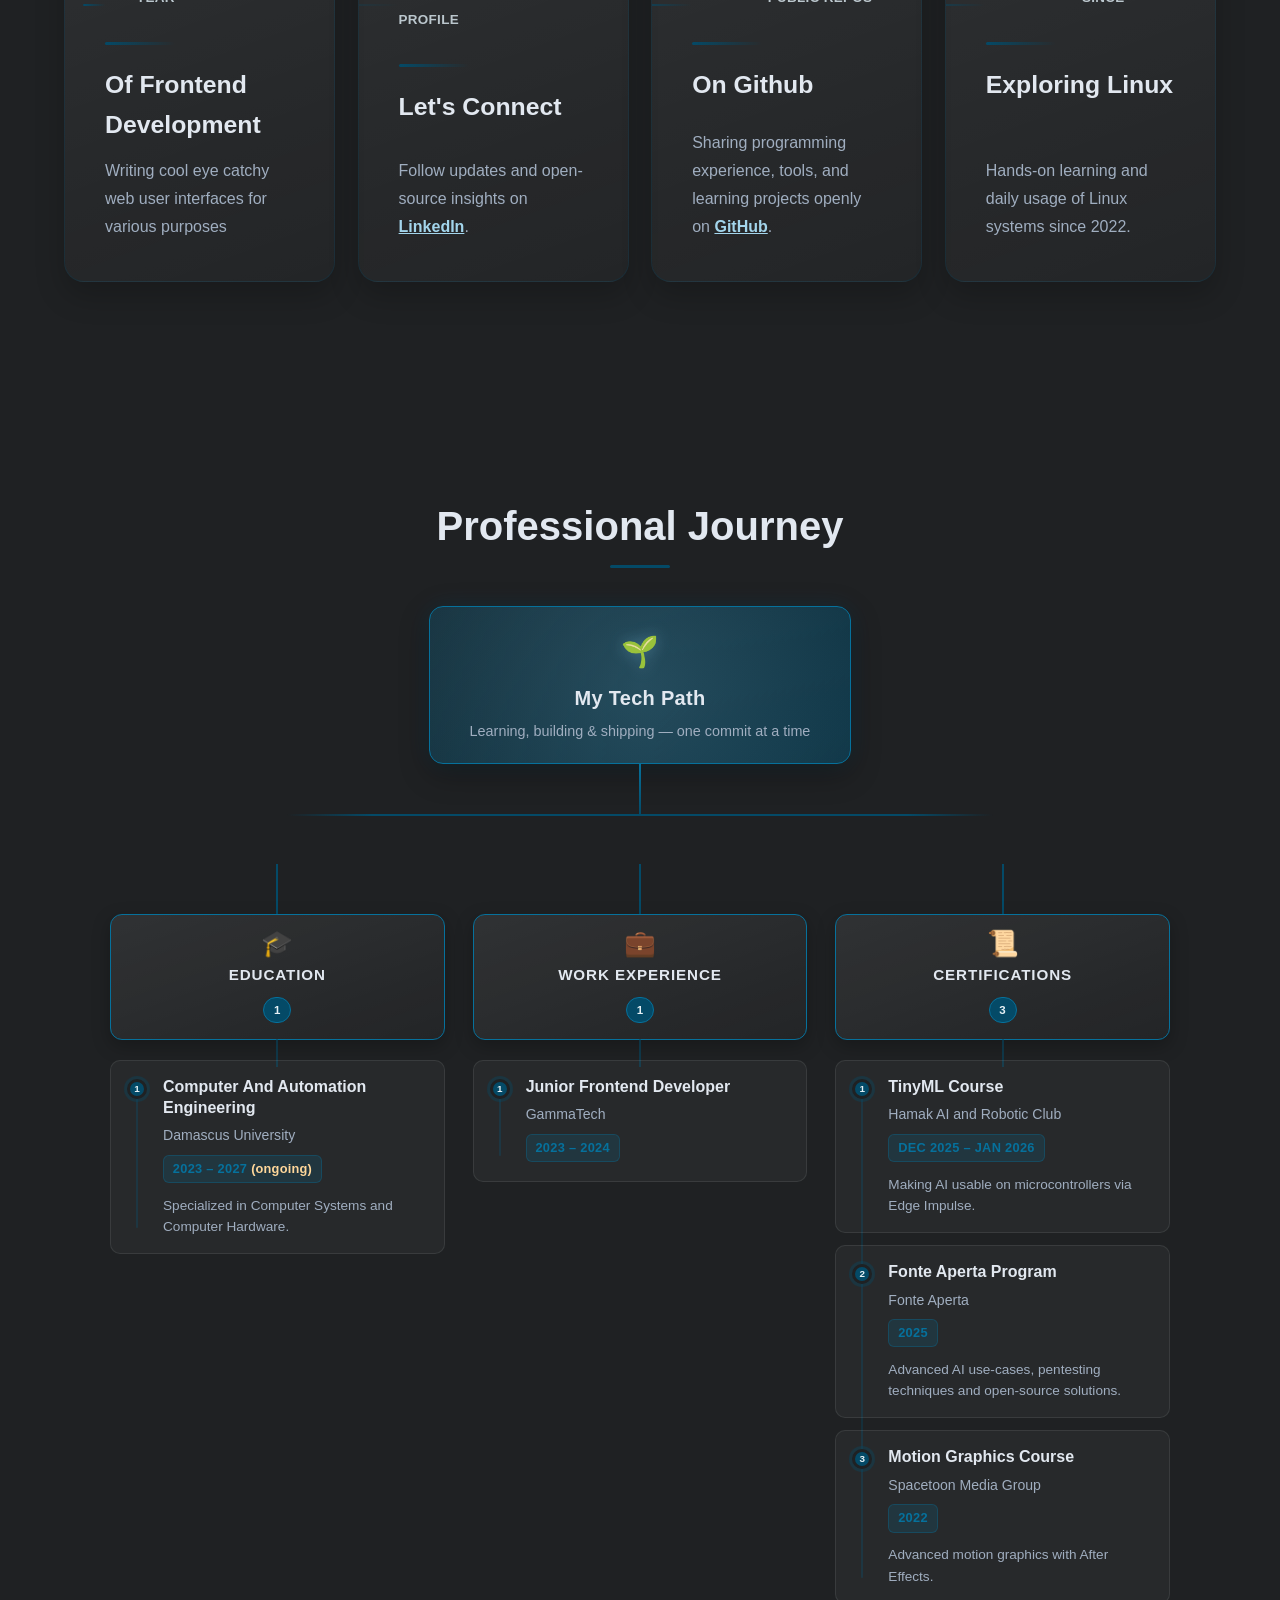
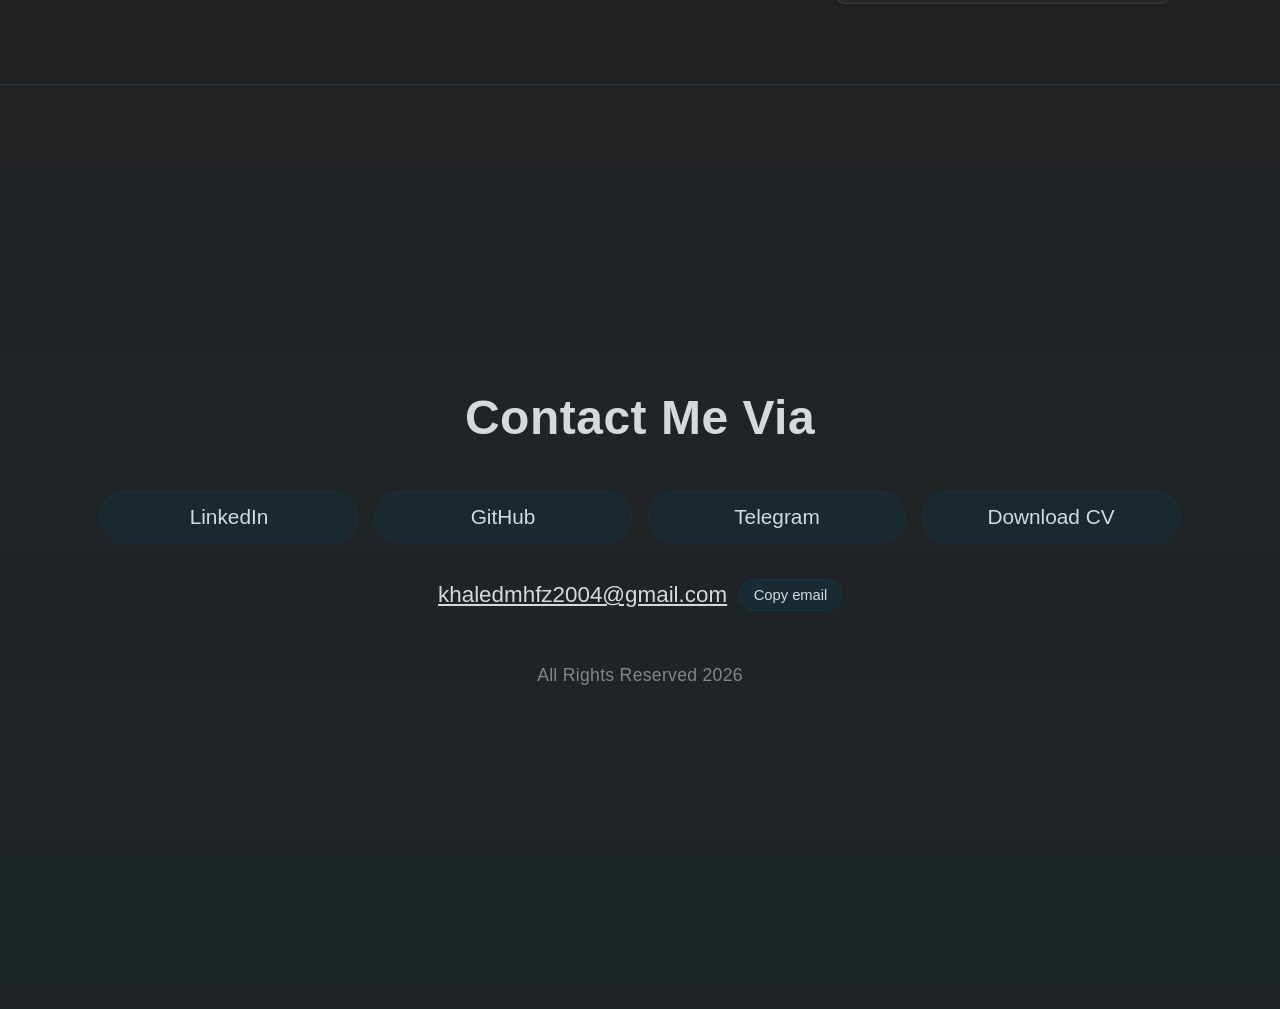
==== commit c81bd152: "feat: redesign milestones as tree, refresh projects and design tokens - Replace timeline component w" ====
--- a/index.html
+++ b/index.html
@@ -23,7 +23,7 @@
 				<a href="#banner" class="nav-link">HOME</a>
 				<a href="#about" class="nav-link">ABOUT</a>
 				<a href="#projects" class="nav-link">PROJECTS</a>
-				<a href="#facts" class="nav-link">MILESTONES</a>
+				<a href="#milestones" class="nav-link">MILESTONES</a>
 				<a href="#experiences" class="nav-link">EXPERIENCE</a>
 				<a href="#contact" class="nav-link">CONTACT ME</a>
 			</nav>
@@ -40,7 +40,7 @@
 				<a href="#banner" class="mobile-link">HOME</a>
 				<a href="#about" class="mobile-link">ABOUT</a>
 				<a href="#projects" class="mobile-link">PROJECTS</a>
-				<a href="#facts" class="mobile-link">MILESTONES</a>
+				<a href="#milestones" class="mobile-link">MILESTONES</a>
 				<a href="#experiences" class="mobile-link">EXPERIENCE</a>
 				<a href="#contact" class="mobile-link">CONTACT ME</a>
 			</div>
@@ -75,31 +75,32 @@
 					<div class="content-grid">
 						<div class="main-content">
 							<p class="lead-text">
-								Bridging a set of <span class="highlight">Cool Skills</span> using
-								<span class="highlight">Cutting-edge</span> technology solutions.
+								Bridging <span class="highlight">Embedded Systems</span> &amp;
+								<span class="highlight">Software Development</span> with modern
+								<span class="highlight">AI</span> Technologies.
 							</p>
 
 							<div class="key-points">
 
+								<div class="point">
+									<div class="icon">⚙️</div>
+									<div class="point-content">
+										<h3>Embedded Systems &amp; C/C++</h3>
+										<p>Firmware on STM32 &amp; ESP32, low-level drivers, and bare-metal projects</p>
+									</div>
+								</div>
 								<div class="point">
 									<div class="icon">🐧</div>
 									<div class="point-content">
 										<h3>Linux Ecosystem</h3>
-										<p>Deep Knowledge About Linux Systems</p>
+										<p>Deep, hands-on knowledge of Linux systems and the GNU toolchain</p>
 									</div>
 								</div>
 								<div class="point">
 									<div class="icon">🤖</div>
 									<div class="point-content">
-										<h3>AI Powered Development</h3>
-										<p>Building intelligent systems for Various Purposes</p>
-									</div>
-								</div>
-								<div class="point">
-									<div class="icon">🛡️</div>
-									<div class="point-content">
-										<h3>Cybersecurity Awareness</h3>
-										<p>Aware Of the latest common CVEs and vulnurbilities</p>
+										<h3>AI-Powered Development</h3>
+										<p>Building intelligent systems — TinyML on microcontrollers &amp; applied AI tools</p>
 									</div>
 								</div>
 							</div>
@@ -125,7 +126,40 @@
 				<div class="projects-grid">
 					<!-- Project 1 -->
 					<div class="project-card animate-card">
-						<h3>AL-Najeeb Student Management System</h3>
+						<h3>STM32 Without CubeIDE</h3>
+						<div class="project-tags">
+							<span>STM32</span><span>C</span><span>Bare-Metal</span><span>Embedded</span>
+						</div>
+						<a href="https://github.com/KhaledMahfouz5/stm32-without-cubeide" target="_blank" rel="noopener noreferrer" class="project-link">
+							View on GitHub
+						</a>
+					</div>
+
+					<!-- Project 2 -->
+					<div class="project-card animate-card">
+						<h3>ESP32 DOOM</h3>
+						<div class="project-tags">
+							<span>ESP32</span><span>C/C++</span><span>Graphics</span><span>Embedded</span>
+						</div>
+						<a href="https://github.com/KhaledMahfouz5/esp32-doom" target="_blank" rel="noopener noreferrer" class="project-link">
+							View on GitHub
+						</a>
+					</div>
+
+					<!-- Project 3 -->
+					<div class="project-card animate-card">
+						<h3>Tasks Org JSON Reader</h3>
+						<div class="project-tags">
+							<span>JavaScript</span><span>Svelte</span><span>CSS</span><span>HTML</span>
+						</div>
+						<a href="https://github.com/KhaledMahfouz5/tasks-org-json-reader" target="_blank" rel="noopener noreferrer" class="project-link">
+							View on GitHub
+						</a>
+					</div>
+
+					<!-- Project 4 -->
+					<div class="project-card animate-card">
+						<h3>AL-Najeeb Student Management</h3>
 						<div class="project-tags">
 							<span>Flask</span><span>Python</span><span>Web App</span>
 						</div>
@@ -134,7 +168,7 @@
 						</a>
 					</div>
 
-					<!-- Project 2 -->
+					<!-- Project 5 -->
 					<div class="project-card animate-card">
 						<h3>Nmap Automation Script</h3>
 						<div class="project-tags">
@@ -145,7 +179,7 @@
 						</a>
 					</div>
 
-					<!-- Project 3 -->
+					<!-- Project 6 -->
 					<div class="project-card animate-card">
 						<h3>Linux Course</h3>
 						<div class="project-tags">
@@ -155,49 +189,16 @@
 							View on GitHub
 						</a>
 					</div>
-
-					<!-- Project 4 -->
-					<div class="project-card animate-card">
-						<h3>Gamma Tech Portfolio</h3>
-						<div class="project-tags">
-							<span>HTML</span><span>CSS</span><span>JS</span><span>Bootstrap</span>
-						</div>
-						<a href="https://gammatechsy.github.io/Portfolio" target="_blank" rel="noopener noreferrer" class="project-link">
-							Visit Project
-						</a>
-					</div>
-
-					<!-- Project 5 -->
-					<div class="project-card animate-card">
-						<h3>Together Team Website</h3>
-						<div class="project-tags">
-							<span>JavaScript</span><span>Frontend</span><span>Portfolio</span>
-						</div>
-						<a href="https://github.com/KhaledMahfouz5/together-team-website" target="_blank" rel="noopener noreferrer" class="project-link">
-							View on GitHub
-						</a>
-					</div>
-
-					<!-- Project 6 -->
-					<div class="project-card animate-card">
-						<h3>Choco Mahfouz Promo</h3>
-						<div class="project-tags">
-							<span>After Effects</span><span>Blender</span><span>Motion Graphics</span>
-						</div>
-						<a href="https://www.facebook.com/share/v/1BaLANB9HE/" target="_blank" rel="noopener noreferrer" class="project-link">
-							Watch Promo
-						</a>
-					</div>
-				</div>
-			</div>
-		</section>
-
-		<div id="facts" class="section-anchor" aria-hidden="true"></div>
+				</div>
+			</div>
+		</section>
+
+		<div id="milestones" class="section-anchor" aria-hidden="true"></div>
 		<section class="facts">
 			<div class="facts-container">
 				<h2 class="section-heading">
-					<span class="heading-accent">Tech Milestones</span>
-					Breaking Boundaries in Tech
+					<span class="heading-accent">Milestones</span>
+					A Snapshot of My Journey
 				</h2>
 
 				<div class="facts-grid">
@@ -235,7 +236,7 @@
 						<div class="fact-content">
 							<div class="fact-icon">👨‍💻</div>
 							<div class="fact-stats">
-								<div class="fact-header animate-number" data-target="25" data-suffix="+">25+</div>
+								<div class="fact-header animate-number" data-target="35" data-suffix="+">35+</div>
 								<div class="fact-unit">public repos</div>
 							</div>
 							<div class="fact-divider"></div>
@@ -265,63 +266,94 @@
 		<div id="experiences" class="section-anchor" aria-hidden="true"></div>
 		<section class="experiences">
 			<h2>Professional Journey</h2>
-			<div class="timeline">
-				<div class="timeline-item animate-timeline">
-					<div class="experience-card">
-						<div class="experience-type">Certification</div>
-						<h3>Motion Graphics Course</h3>
-						<div class="experience-company">Spacetoon Media Group</div>
-						<div class="experience-duration">2022</div>
-						<p class="experience-description">Advanced Motion Graphics With After Effects .</p>
-					</div>
-					<div class="experience-dot"></div>
-					<div class="experience-connector"></div>
-				</div>
-				<div class="timeline-item animate-timeline">
-					<div class="experience-card">
-						<div class="experience-type">Work Experience</div>
-						<h3>Junior Frontend Developer</h3>
-						<div class="experience-company">GammaTech</div>
-						<div class="experience-duration">2023 - 2024</div>
-					</div>
-					<div class="experience-dot"></div>
-					<div class="experience-connector"></div>
-				</div>
-
-				<div class="timeline-item animate-timeline">
-					<div class="experience-card">
-						<div class="experience-type">Education</div>
-						<h3>Computer And Automation Engineering</h3>
-						<div class="experience-company">Damascus University</div>
-						<div class="experience-duration">2023 - 2027 (ongoing)</div>
-						<p class="experience-description">Specialized in Computer Systems and Computer Hardware</p>
-					</div>
-					<div class="experience-dot"></div>
-					<div class="experience-connector"></div>
-				</div>
-
-				<div class="timeline-item animate-timeline">
-					<div class="experience-card">
-						<div class="experience-type">Certification</div>
-						<h3>Fonte Aperta Program</h3>
-						<div class="experience-company">Fonte Aperta</div>
-						<div class="experience-duration">2025</div>
-						<p class="experience-description">Advanced AI usecases , pentesting techniques and opensource solutions</p>
-					</div>
-					<div class="experience-dot"></div>
-					<div class="experience-connector"></div>
-				</div>
-
-				<div class="timeline-item animate-timeline">
-					<div class="experience-card">
-						<div class="experience-type">Certification</div>
-						<h3>TinyML Course</h3>
-						<div class="experience-company">Hamak AI and Robotic Club</div>
-						<div class="experience-duration">DEC 2025 - JAN 2026</div>
-						<p class="experience-description">Making AI Usable On Microcontrollers Via Edge Impulse.</p>
-					</div>
-					<div class="experience-dot"></div>
-					<div class="experience-connector"></div>
+			<div class="journey-tree">
+				<!-- Root node -->
+				<div class="tree-root animate-tree">
+					<div class="tree-root-card">
+						<div class="tree-root-icon" aria-hidden="true">🌱</div>
+						<h3>My Tech Path</h3>
+						<p>Learning, building &amp; shipping — one commit at a time</p>
+					</div>
+				</div>
+
+				<!-- Branch labels + node lists, grouped by category -->
+				<div class="tree-branches">
+					<!-- Branch 1 -->
+					<div class="tree-branch animate-tree" data-category="education">
+						<div class="branch-header">
+							<span class="branch-icon" aria-hidden="true">🎓</span>
+							<h4>Education</h4>
+							<span class="branch-count" aria-label="1 item">1</span>
+						</div>
+						<ol class="branch-nodes">
+							<li class="tree-node">
+								<div class="node-bullet" aria-hidden="true"></div>
+								<div class="node-body">
+									<h5>Computer And Automation Engineering</h5>
+									<div class="node-org">Damascus University</div>
+									<div class="node-date">2023 &ndash; 2027 <span class="node-status">(ongoing)</span></div>
+									<p class="node-desc">Specialized in Computer Systems and Computer Hardware.</p>
+								</div>
+							</li>
+						</ol>
+					</div>
+
+					<!-- Branch 2 -->
+					<div class="tree-branch animate-tree" data-category="work">
+						<div class="branch-header">
+							<span class="branch-icon" aria-hidden="true">💼</span>
+							<h4>Work Experience</h4>
+							<span class="branch-count" aria-label="1 item">1</span>
+						</div>
+						<ol class="branch-nodes">
+							<li class="tree-node">
+								<div class="node-bullet" aria-hidden="true"></div>
+								<div class="node-body">
+									<h5>Junior Frontend Developer</h5>
+									<div class="node-org">GammaTech</div>
+									<div class="node-date">2023 &ndash; 2024</div>
+								</div>
+							</li>
+						</ol>
+					</div>
+
+					<!-- Branch 3 -->
+					<div class="tree-branch animate-tree" data-category="certifications">
+						<div class="branch-header">
+							<span class="branch-icon" aria-hidden="true">📜</span>
+							<h4>Certifications</h4>
+							<span class="branch-count" aria-label="3 items">3</span>
+						</div>
+						<ol class="branch-nodes">
+							<li class="tree-node">
+								<div class="node-bullet" aria-hidden="true"></div>
+								<div class="node-body">
+									<h5>TinyML Course</h5>
+									<div class="node-org">Hamak AI and Robotic Club</div>
+									<div class="node-date">DEC 2025 &ndash; JAN 2026</div>
+									<p class="node-desc">Making AI usable on microcontrollers via Edge Impulse.</p>
+								</div>
+							</li>
+							<li class="tree-node">
+								<div class="node-bullet" aria-hidden="true"></div>
+								<div class="node-body">
+									<h5>Fonte Aperta Program</h5>
+									<div class="node-org">Fonte Aperta</div>
+									<div class="node-date">2025</div>
+									<p class="node-desc">Advanced AI use-cases, pentesting techniques and open-source solutions.</p>
+								</div>
+							</li>
+							<li class="tree-node">
+								<div class="node-bullet" aria-hidden="true"></div>
+								<div class="node-body">
+									<h5>Motion Graphics Course</h5>
+									<div class="node-org">Spacetoon Media Group</div>
+									<div class="node-date">2022</div>
+									<p class="node-desc">Advanced motion graphics with After Effects.</p>
+								</div>
+							</li>
+						</ol>
+					</div>
 				</div>
 			</div>
 		</section>
--- a/assets/style.css
+++ b/assets/style.css
@@ -2,9 +2,15 @@
 	--bg-color: #1F2123;
 	--accent: #044A67;
 	--accent-rgb: 4, 74, 103;
+	--accent-soft: rgba(4, 74, 103, 0.35);
+	--accent-strong: #06719c;
 	--text-main: #A8B1B7;
 	--text-secondary: #D3DADE;
+	--text-heading: #E2E8F0;
+	--text-muted: #A0AEC0;
+	--text-on-accent: #E6F1F5;
 	--border-color: #b1babf1a;
+	--card-bg: rgba(255, 255, 255, 0.04);
 	--banner-gradient-start: #001220;
 	--banner-gradient-end: #044A67;
 }
@@ -254,7 +260,7 @@
 }
 
 .point-content p {
-	color: var(--text-main);
+	color: var(--text-muted);
 	line-height: 1.6;
 }
 
@@ -501,26 +507,6 @@
 	}
 }
 
-@media (max-width: 768px) {
-	.timeline::before {
-		left: 20px;
-	}
-
-	.timeline-item,
-	.timeline-item:nth-child(odd),
-	.timeline-item:nth-child(even) {
-		width: 100%;
-		left: 0;
-		text-align: left;
-		padding-left: 40px;
-	}
-
-	.experience-dot {
-		left: 4px !important;
-		right: auto !important;
-	}
-}
-
 /* Projects Section */
 .projects-section {
 	min-height: 100vh;
@@ -581,7 +567,7 @@
 
 /* Project Card */
 .project-card {
-    background: linear-gradient(145deg, rgba(255,255,255,0.03), rgba(255,255,255,0.01));
+    background: linear-gradient(145deg, rgba(255,255,255,0.045), rgba(255,255,255,0.015));
     border: 1px solid var(--border-color);
     border-radius: 16px;
     padding: 30px 25px;
@@ -595,6 +581,8 @@
     transform: translateY(30px);
     position: relative;
     overflow: hidden;
+    display: flex;
+    flex-direction: column;
 }
 
 .project-card::before {
@@ -648,18 +636,20 @@
     justify-content: center;
     flex-wrap: wrap;
     gap: 8px;
-    margin-top: 30px;
-    margin-bottom: 25px;
+    margin-top: 22px;
+    margin-bottom: 22px;
 }
 
 .project-tags span {
-    background: rgba(4, 74, 103, 0.2);
-    color: var(--text-secondary);
-    font-size: 0.8rem;
+    background: rgba(4, 74, 103, 0.45);
+    color: var(--text-on-accent);
+    font-size: 0.78rem;
+    font-weight: 600;
     padding: 6px 14px;
     border-radius: 20px;
     transition: all 0.3s ease;
-    border: 1px solid rgba(4, 74, 103, 0.3);
+    border: 1px solid rgba(115, 176, 204, 0.35);
+    letter-spacing: 0.2px;
 }
 
 .project-card:hover .project-tags span {
@@ -674,13 +664,16 @@
     padding: 12px 22px;
     border-radius: 30px;
     text-decoration: none;
-    color: var(--text-secondary);
-    background: rgba(4, 74, 103, 0.2);
-    border: 1px solid rgba(4, 74, 103, 0.3);
+    color: var(--text-on-accent);
+    background: var(--accent-soft);
+    border: 1px solid var(--accent-strong);
     transition: all 0.3s ease;
     position: relative;
     overflow: hidden;
-    font-weight: 500;
+    font-weight: 600;
+    margin-top: auto;
+    align-self: center;
+    letter-spacing: 0.2px;
 }
 
 .project-link::before {
@@ -695,9 +688,11 @@
 }
 
 .project-link:hover {
-    background: rgba(4, 74, 103, 0.4);
-    transform: scale(1.08);
-    box-shadow: 0 0 15px rgba(4, 74, 103, 0.4);
+    background: var(--accent-strong);
+    border-color: var(--accent-strong);
+    color: #fff;
+    transform: scale(1.05);
+    box-shadow: 0 0 18px rgba(6, 113, 156, 0.55);
 }
 
 .project-link:hover::before {
@@ -861,7 +856,7 @@
 .section-heading {
     text-align: center;
     font-size: clamp(2rem, 5vw, 3.5rem);
-    color: #B1BABF;
+    color: var(--text-heading);
     margin-bottom: 4rem;
     position: relative;
 }
@@ -886,7 +881,7 @@
 
 .fact-card {
     position: relative;
-    background: linear-gradient(160deg, rgba(255, 255, 255, 0.06), rgba(255, 255, 255, 0.015));
+    background: linear-gradient(160deg, rgba(255, 255, 255, 0.07), rgba(255, 255, 255, 0.02));
     border-radius: 20px;
     padding: 2.5rem;
     overflow: hidden;
@@ -896,6 +891,9 @@
     opacity: 0;
     transform: translateY(30px);
     isolation: isolate;
+    display: flex;
+    flex-direction: column;
+    min-height: 320px;
 }
 
 .fact-card::before {
@@ -1045,16 +1043,15 @@
 
 .fact-title {
     font-size: clamp(1.25rem, 2.2vw, 1.55rem);
-    color: #B1BABF;
+    color: var(--text-heading);
     margin-bottom: 0.8rem;
     font-weight: 600;
 }
 
 .fact-description {
     font-size: 1rem;
-    color: #8D8F91;
+    color: var(--text-muted);
     line-height: 1.75;
-    opacity: 0.95;
     margin-top: auto;
 }
 
@@ -1192,7 +1189,7 @@
 
 .experiences h2 {
     font-size: 2.5rem;
-    color: #B1BABF;
+    color: var(--text-heading);
     text-align: center;
     margin-bottom: 3rem;
     position: relative;
@@ -1211,225 +1208,365 @@
     border-radius: 2px;
 }
 
-.timeline {
-    position: relative;
-    max-width: 900px;
+/* ===== Tree Graph: root + 3 branches ===== */
+.journey-tree {
+    position: relative;
+    max-width: 1100px;
     margin: 3rem auto 0;
     padding: 0 20px;
     z-index: 2;
 }
 
-.timeline::before {
+/* ----- Root node ----- */
+.tree-root {
+    display: flex;
+    justify-content: center;
+    padding-bottom: 50px;
+    position: relative;
+}
+
+.tree-root::after {
     content: '';
     position: absolute;
+    bottom: 0;
     left: 50%;
     transform: translateX(-50%);
-    width: 3px;
-    height: 100%;
-    background: linear-gradient(to bottom,
-								transparent 0%,
-								#044A67 10%,
-								#044A67 90%,
-								transparent 100%);
-}
-
-.timeline-item {
-    position: relative;
-    margin-bottom: 4rem;
-    width: calc(50% - 40px);
-    opacity: 0;
-    transform: translateY(30px);
-    transition: all 0.6s ease;
-}
-
-.timeline-item:nth-child(odd) {
-    left: 0;
-    text-align: right;
-    padding-right: 60px;
-}
-
-.timeline-item:nth-child(even) {
-    left: calc(50% + 40px);
-    padding-left: 60px;
-}
-
-.experience-card {
-    background: rgba(255, 255, 255, 0.03);
-    padding: 2rem;
+    width: 2px;
+    height: 50px;
+    background: linear-gradient(to bottom, var(--accent-strong), var(--accent));
+}
+
+.tree-root-card {
+    background: linear-gradient(135deg, rgba(6, 113, 156, 0.25), rgba(4, 74, 103, 0.55));
+    border: 1px solid var(--accent-strong);
+    border-radius: 14px;
+    padding: 1.25rem 2.5rem;
+    text-align: center;
+    box-shadow: 0 10px 30px rgba(0, 0, 0, 0.3), 0 0 24px rgba(6, 113, 156, 0.18);
+    position: relative;
+    overflow: hidden;
+}
+
+.tree-root-card::before {
+    content: '';
+    position: absolute;
+    top: -40%;
+    left: -40%;
+    width: 180%;
+    height: 180%;
+    background: radial-gradient(circle, rgba(115, 176, 204, 0.18) 0%, transparent 60%);
+    pointer-events: none;
+}
+
+.tree-root-icon {
+    font-size: 1.9rem;
+    margin-bottom: 0.4rem;
+    filter: drop-shadow(0 0 8px rgba(115, 176, 204, 0.45));
+}
+
+.tree-root-card h3 {
+    color: var(--text-heading);
+    font-size: 1.25rem;
+    margin-bottom: 0.35rem;
+    font-weight: 700;
+    letter-spacing: 0.3px;
+    position: relative;
+}
+
+.tree-root-card p {
+    color: var(--text-muted);
+    font-size: 0.9rem;
+    position: relative;
+}
+
+/* ----- Branches container ----- */
+.tree-branches {
+    display: grid;
+    grid-template-columns: repeat(3, minmax(0, 1fr));
+    gap: 1.75rem;
+    padding-top: 50px;
+    position: relative;
+}
+
+/* Horizontal line spanning the three branch column centres */
+.tree-branches::before {
+    content: '';
+    position: absolute;
+    top: 0;
+    left: calc(100% / 6);
+    right: calc(100% / 6);
+    height: 2px;
+    background: linear-gradient(90deg,
+            transparent 0%,
+            var(--accent) 12%,
+            var(--accent) 88%,
+            transparent 100%);
+}
+
+/* ----- Each branch ----- */
+.tree-branch {
+    position: relative;
+    padding-top: 50px;        /* room for the vertical connector from the horizontal line */
+    display: flex;
+    flex-direction: column;
+    align-items: stretch;
+}
+
+/* Vertical line from horizontal trunk to this branch header */
+.tree-branch::before {
+    content: '';
+    position: absolute;
+    top: 0;
+    left: 50%;
+    transform: translateX(-50%);
+    width: 2px;
+    height: 50px;
+    background: var(--accent);
+}
+
+/* Branch header card (category label) */
+.branch-header {
+    background: linear-gradient(160deg, rgba(255, 255, 255, 0.08), rgba(255, 255, 255, 0.02));
+    border: 1px solid var(--accent-strong);
     border-radius: 12px;
-    border: 1px solid rgba(177, 186, 191, 0.1);
-    transition: all 0.4s cubic-bezier(0.175, 0.885, 0.32, 1.275);
-    box-shadow: 0 5px 15px rgba(0, 0, 0, 0.1);
-    position: relative;
-    overflow: hidden;
-}
-
-.experience-card::before {
+    padding: 1rem 0.75rem;
+    text-align: center;
+    box-shadow: 0 6px 18px rgba(0, 0, 0, 0.25);
+    position: relative;
+    transition: transform 0.25s ease, box-shadow 0.25s ease, border-color 0.25s ease;
+}
+
+.branch-header:hover {
+    transform: translateY(-3px);
+    border-color: rgba(115, 176, 204, 0.6);
+    box-shadow: 0 10px 24px rgba(6, 113, 156, 0.25);
+}
+
+.branch-icon {
+    font-size: 1.6rem;
+    display: block;
+    margin-bottom: 0.4rem;
+    line-height: 1;
+}
+
+.branch-header h4 {
+    color: var(--text-heading);
+    font-size: 0.95rem;
+    text-transform: uppercase;
+    letter-spacing: 0.9px;
+    font-weight: 700;
+    margin-bottom: 0.55rem;
+}
+
+.branch-count {
+    display: inline-block;
+    background: var(--accent);
+    color: var(--text-on-accent);
+    font-size: 0.72rem;
+    font-weight: 700;
+    padding: 0.18rem 0.6rem;
+    border-radius: 999px;
+    border: 1px solid var(--accent-strong);
+    letter-spacing: 0.3px;
+}
+
+/* Vertical line from branch header down to the first node */
+.branch-header::after {
     content: '';
     position: absolute;
-    top: 0;
-    left: 0;
-    width: 100%;
-    height: 100%;
-    background: linear-gradient(45deg, rgba(4, 74, 103, 0.1) 0%, transparent 70%);
-    opacity: 0;
-    transition: opacity 0.4s ease;
-}
-
-.experience-card:hover {
-    transform: translateY(-5px);
-    box-shadow: 0 15px 30px rgba(0, 0, 0, 0.2), 0 0 20px rgba(4, 74, 103, 0.3);
-    border-color: rgba(4, 74, 103, 0.3);
-}
-
-.experience-card:hover::before {
-    opacity: 1;
-}
-
-.experience-type {
-    color: #044A67;
-    font-size: 0.85rem;
-    text-transform: uppercase;
-    letter-spacing: 1px;
-    margin-bottom: 0.8rem;
-    font-weight: 600;
-    display: inline-block;
-    padding: 0.3rem 0.8rem;
-    background: rgba(4, 74, 103, 0.15);
-    border-radius: 15px;
-}
-
-.experience-card h3 {
-    color: #B1BABF;
-    font-size: 1.4rem;
-    margin-bottom: 0.5rem;
-    font-weight: 600;
-}
-
-.experience-company {
-    color: #8D8F91;
-    font-size: 1.1rem;
-    margin-bottom: 0.5rem;
-    font-weight: 500;
-}
-
-.experience-duration {
-    color: #8EC4DB;
-    font-size: 0.9rem;
-    margin-bottom: 1rem;
-    font-weight: 500;
-}
-
-.experience-description {
-    color: #8D8F91;
-    line-height: 1.6;
-    font-size: 0.95rem;
-}
-
-.experience-dot {
+    bottom: -28px;
+    left: 50%;
+    transform: translateX(-50%);
+    width: 2px;
+    height: 28px;
+    background: var(--accent);
+    opacity: 0.55;
+}
+
+/* ----- Branch nodes list ----- */
+.branch-nodes {
+    list-style: none;
+    padding: 0;
+    margin: 1.25rem 0 0 0;
+    display: flex;
+    flex-direction: column;
+    gap: 0;
+    counter-reset: node;
+    position: relative;
+}
+
+/* ----- Node (entry) card ----- */
+.tree-node {
+    background: rgba(255, 255, 255, 0.04);
+    border: 1px solid rgba(177, 186, 191, 0.12);
+    border-radius: 10px;
+    padding: 1rem 1rem 1rem 3.25rem;
+    position: relative;
+    margin-bottom: 0.75rem;
+    transition: transform 0.25s ease, border-color 0.25s ease, box-shadow 0.25s ease;
+    counter-increment: node;
+}
+
+.tree-node:last-child {
+    margin-bottom: 0;
+}
+
+.tree-node:hover {
+    transform: translateY(-2px);
+    border-color: rgba(115, 176, 204, 0.45);
+    box-shadow: 0 8px 22px rgba(6, 113, 156, 0.18);
+}
+
+/* Vertical line connecting all node bullets within a branch */
+.branch-nodes::before {
+    content: '';
+    position: absolute;
+    left: 26px;            /* aligns with the bullet centres */
+    top: 26px;
+    bottom: 26px;
+    width: 2px;
+    background: var(--accent);
+    opacity: 0.35;
+    border-radius: 2px;
+}
+
+/* The bullet circle (always on the left of every node) */
+.node-bullet {
+    position: absolute;
+    left: 16px;
+    top: 18px;
     width: 20px;
     height: 20px;
-    background: #044A67;
-    border: 4px solid #1F2123;
+    background: var(--accent);
+    border: 3px solid var(--bg-color);
     border-radius: 50%;
+    box-shadow: 0 0 0 3px rgba(4, 74, 103, 0.35);
+    transition: transform 0.25s ease, box-shadow 0.25s ease;
+}
+
+/* Show the chronological rank inside the bullet */
+.node-bullet::after {
+    content: counter(node);
     position: absolute;
     top: 50%;
-    transform: translateY(-50%);
-    right: -50px;
-    box-shadow: 0 0 0 4px rgba(4, 74, 103, 0.3);
-    transition: all 0.3s ease;
-}
-
-.timeline-item:nth-child(odd) .experience-dot {
-    left: auto;
-    right: -50px;
-}
-
-.timeline-item:nth-child(even) .experience-dot {
-    left: -50px;
-    right: auto;
-}
-
-.experience-card:hover ~ .experience-dot {
-    transform: translateY(-50%) scale(1.2);
-    box-shadow: 0 0 0 6px rgba(4, 74, 103, 0.4), 0 0 15px rgba(4, 74, 103, 0.5);
-}
-
-/* Connector line from dot to card */
-.experience-connector {
-    position: absolute;
-    top: 50%;
-    width: 30px;
-    height: 2px;
-    background: linear-gradient(90deg, #044A67, rgba(4, 74, 103, 0.3));
-    transition: all 0.3s ease;
-}
-
-.timeline-item:nth-child(odd) .experience-connector {
-    right: -30px;
-}
-
-.timeline-item:nth-child(even) .experience-connector {
-    left: -30px;
-}
-
-.experience-card:hover ~ .experience-connector {
-    width: 40px;
-    background: linear-gradient(90deg, #044A67, #06719c);
-}
-
-/* Animations */
-.animate-timeline {
-    animation: fadeInUp 0.8s ease forwards;
-}
-
-.timeline-item:nth-child(1) { animation-delay: 0.2s; }
-.timeline-item:nth-child(2) { animation-delay: 0.4s; }
-.timeline-item:nth-child(3) { animation-delay: 0.6s; }
-
-@keyframes fadeInUp {
-    from {
-        opacity: 0;
-        transform: translateY(30px);
-    }
+    left: 50%;
+    transform: translate(-50%, -50%);
+    color: var(--text-on-accent);
+    font-size: 0.62rem;
+    font-weight: 800;
+    line-height: 1;
+}
+
+.tree-node:hover .node-bullet {
+    transform: scale(1.15);
+    box-shadow: 0 0 0 4px rgba(6, 113, 156, 0.5), 0 0 12px rgba(6, 113, 156, 0.45);
+}
+
+.node-body {
+    display: flex;
+    flex-direction: column;
+    gap: 0.15rem;
+    text-align: left;
+}
+
+.node-body h5 {
+    color: var(--text-heading);
+    font-size: 1rem;
+    font-weight: 600;
+    line-height: 1.3;
+    margin-bottom: 0.2rem;
+}
+
+.node-org {
+    color: var(--text-muted);
+    font-size: 0.88rem;
+    font-weight: 500;
+}
+
+.node-date {
+    color: var(--accent-strong);
+    font-size: 0.8rem;
+    font-weight: 600;
+    letter-spacing: 0.3px;
+    margin: 0.35rem 0 0.2rem;
+    display: inline-block;
+    background: rgba(6, 113, 156, 0.18);
+    border: 1px solid rgba(6, 113, 156, 0.35);
+    padding: 0.18rem 0.55rem;
+    border-radius: 6px;
+    align-self: flex-start;
+}
+
+.node-status {
+    color: #FFD79A;
+    font-weight: 600;
+    letter-spacing: 0.2px;
+}
+
+.node-desc {
+    color: var(--text-muted);
+    font-size: 0.85rem;
+    line-height: 1.55;
+    margin-top: 0.4rem;
+}
+
+/* ----- Animations ----- */
+.animate-tree {
+    opacity: 0;
+    transform: translateY(28px);
+    animation: treeFadeIn 0.65s ease forwards;
+}
+
+.tree-root.animate-tree     { animation-delay: 0.1s; }
+.tree-branch:nth-child(1).animate-tree { animation-delay: 0.35s; }
+.tree-branch:nth-child(2).animate-tree { animation-delay: 0.5s; }
+.tree-branch:nth-child(3).animate-tree { animation-delay: 0.65s; }
+
+@keyframes treeFadeIn {
     to {
         opacity: 1;
         transform: translateY(0);
     }
 }
 
-/* Responsive Design */
-@media (max-width: 768px) {
-    .timeline::before {
-        left: 20px;
-    }
-
-    .timeline-item,
-    .timeline-item:nth-child(odd),
-    .timeline-item:nth-child(even) {
-        width: 100%;
-        left: 0;
+/* ----- Responsive: stack branches on tablet/mobile ----- */
+@media (max-width: 900px) {
+    .tree-branches {
+        grid-template-columns: 1fr;
+        gap: 1.5rem;
+        padding-top: 30px;
+    }
+    .tree-branches::before {
+        display: none;
+    }
+    .tree-branch {
+        padding-top: 30px;
+    }
+    .tree-branch::before {
+        height: 30px;
+        top: 0;
+    }
+    .branch-header::after {
+        bottom: -22px;
+        height: 22px;
+    }
+    .branch-header {
         text-align: left;
-        padding-left: 60px;
-        padding-right: 0;
-    }
-
-    .experience-dot {
-        left: 6px !important;
-        right: auto !important;
-    }
-
-    .experience-connector {
-        left: -30px !important;
-        right: auto !important;
-    }
-
-    .experience-card {
-        padding: 1.5rem;
-    }
-
-    .experience-card h3 {
-        font-size: 1.2rem;
+        display: flex;
+        align-items: center;
+        gap: 0.85rem;
+        padding: 0.85rem 1rem;
+    }
+    .branch-icon {
+        margin-bottom: 0;
+        font-size: 1.4rem;
+    }
+    .branch-header h4 {
+        margin-bottom: 0;
+        flex: 1;
+    }
+    .branch-count {
+        align-self: center;
     }
 }
 
@@ -1437,34 +1574,36 @@
     .experiences h2 {
         font-size: 2rem;
     }
-
-    .timeline-item {
-        padding-left: 40px;
-    }
-
-    .experience-dot {
-        width: 16px;
-        height: 16px;
-        left: 2px !important;
-    }
-
-    .experience-card {
-        padding: 1.2rem;
-    }
-
-    .experience-type {
-        font-size: 0.8rem;
-    }
-
-    .experience-card h3 {
+    .tree-root-card {
+        padding: 1rem 1.25rem;
+    }
+    .tree-root-card h3 {
         font-size: 1.1rem;
     }
-
-    .experience-company {
-        font-size: 1rem;
-    }
-}
-
+    .tree-node {
+        padding: 0.85rem 0.85rem 0.85rem 3rem;
+    }
+    .branch-nodes::before {
+        left: 22px;
+        top: 22px;
+        bottom: 22px;
+    }
+    .node-bullet {
+        left: 12px;
+        top: 14px;
+        width: 18px;
+        height: 18px;
+    }
+    .node-bullet::after {
+        font-size: 0.58rem;
+    }
+    .node-body h5 {
+        font-size: 0.95rem;
+    }
+    .node-date {
+        font-size: 0.74rem;
+    }
+}
 /* Mobile Menu Button */
 .burger-menu {
     display: none;
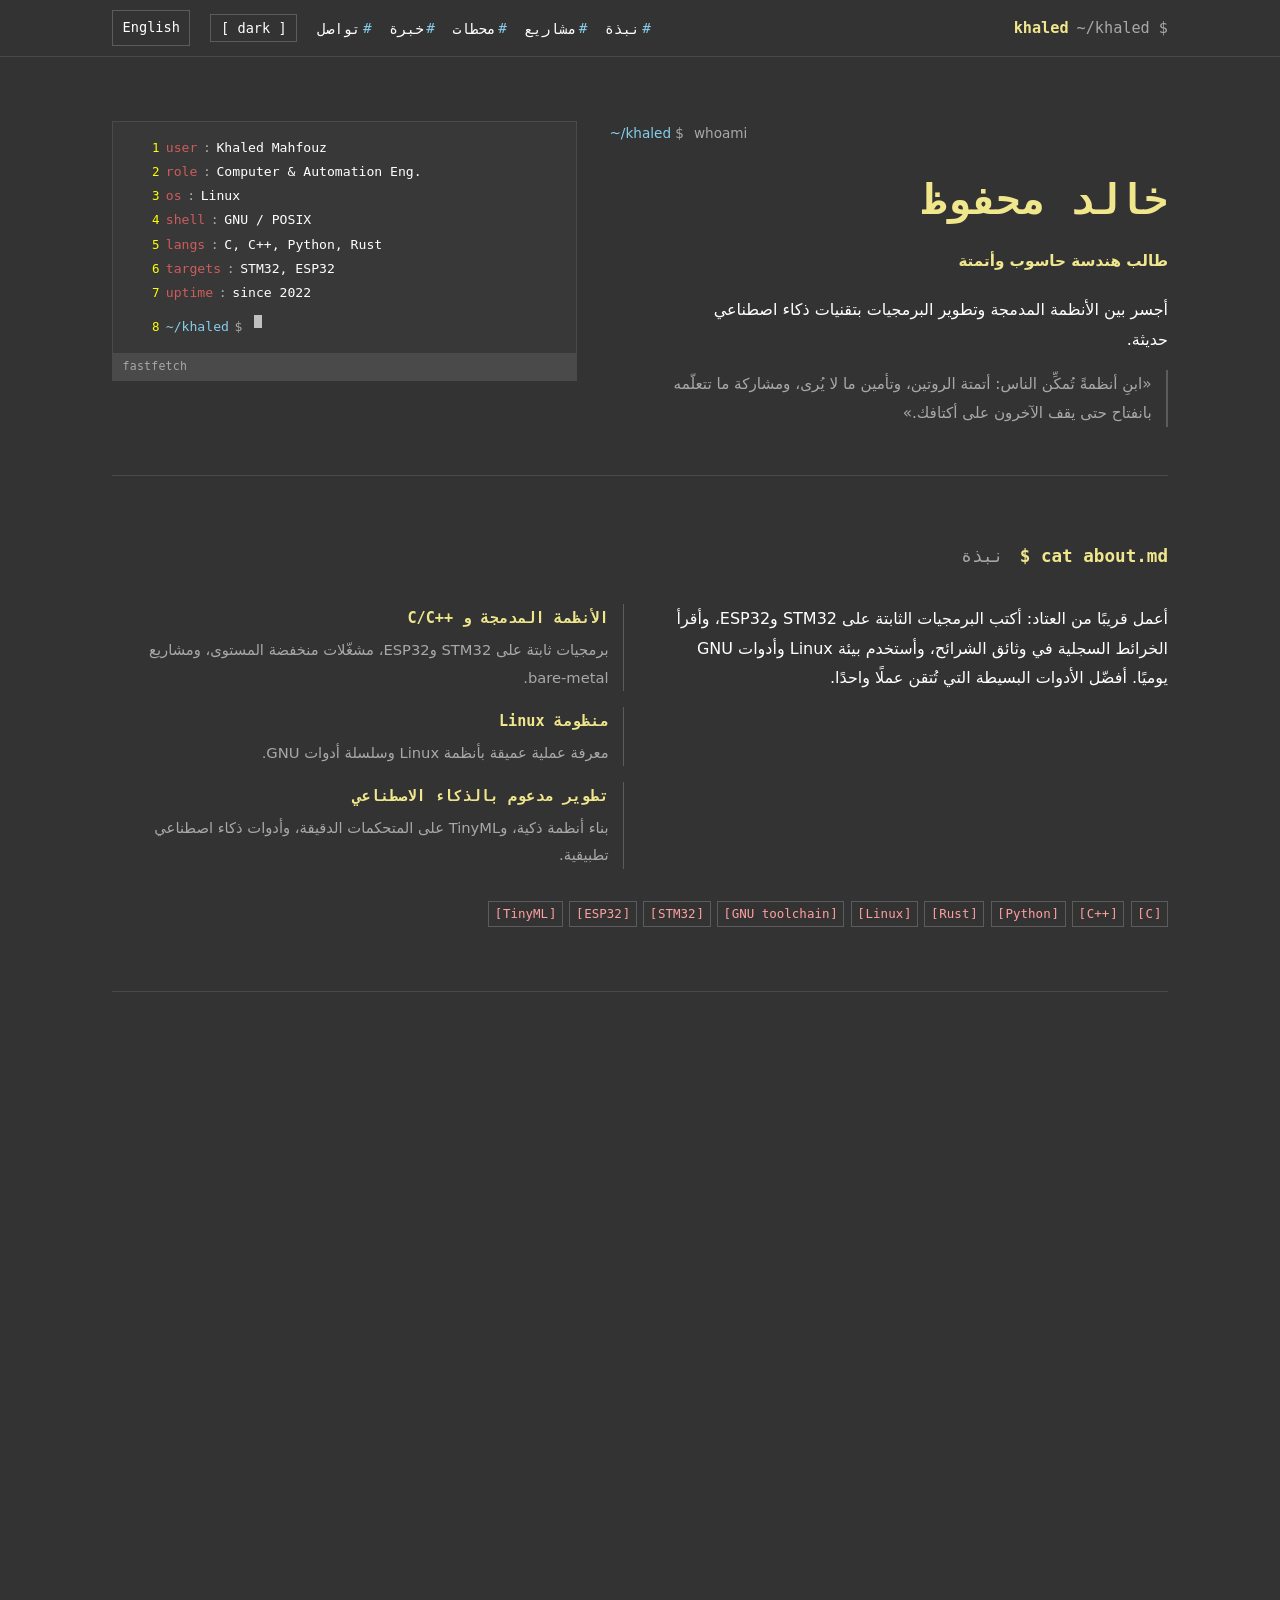
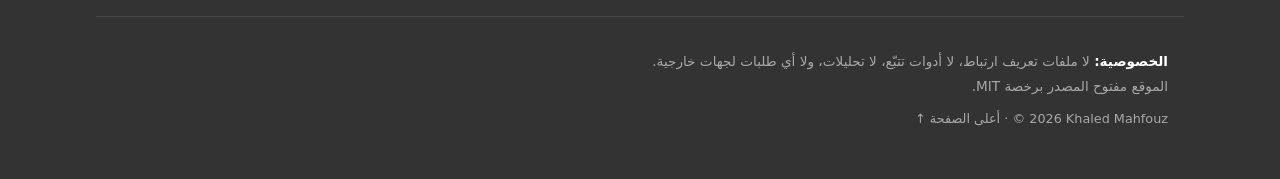
==== commit 9ca7d721: "feat: update portfolio structure and assets" ====
--- a/index.html
+++ b/index.html
@@ -1,382 +1,414 @@
 <!DOCTYPE html>
-<html lang="en">
-	<head>
-		<meta charset="UTF-8">
-		<meta name="viewport" content="width=device-width, initial-scale=1.0">
-		<link rel="icon" href="assets/favicon.ico">
-		<link rel="stylesheet" href="assets/style.css">
-		<title>Khaled Mahfouz</title>
-		<meta name="description" content="Portfolio of Khaled Mahfouz, a Computer and Automation Engineering student specializing in Robotics, TinyML, and Full-stack Web Development. Explore my projects and professional journey.">
-		<meta property="og:type" content="website">
-		<meta property="og:url" content="https://khaledmahfouz5.github.io/portfolio/">
-		<meta property="og:title" content="Khaled Mahfouz | Portfolio">
-		<meta property="og:description" content="Computer & Automation Engineering student | Open Source enthusiast.">
-		<meta property="og:image" content="assets/profile-placeholder.jpg"> <meta property="twitter:card" content="summary_large_image">
-		<meta property="twitter:title" content="Khaled Mahfouz | Portfolio">
-		<meta property="twitter:description" content="Computer Engineering student .">
-	</head>
-	<body>
-		<header class="header">
-			<div class="mobile-header-title">Welcome to My Website</div>
-			<!-- Desktop Navigation -->
-			<nav class="desktop-nav">
-				<a href="#banner" class="nav-link">HOME</a>
-				<a href="#about" class="nav-link">ABOUT</a>
-				<a href="#projects" class="nav-link">PROJECTS</a>
-				<a href="#milestones" class="nav-link">MILESTONES</a>
-				<a href="#experiences" class="nav-link">EXPERIENCE</a>
-				<a href="#contact" class="nav-link">CONTACT ME</a>
+<html lang="ar" dir="rtl" class="no-js">
+<head>
+	<meta charset="utf-8">
+	<meta name="viewport" content="width=device-width, initial-scale=1">
+
+	<!-- Privacy: no referrer, no third-party requests, no cookies, no storage. -->
+	<meta name="referrer" content="no-referrer">
+	<!--
+		Strict CSP. Note: 'frame-ancestors' is IGNORED inside a <meta> tag
+		(it only works as an HTTP header). We still list it for documentation.
+		'base-uri none' stops <base> hijacking; 'form-action none' since we have no forms.
+	-->
+	<meta http-equiv="Content-Security-Policy" content="default-src 'none'; img-src 'self' data:; style-src 'self'; script-src 'self'; font-src 'self'; base-uri 'none'; form-action 'none'; frame-ancestors 'none'">
+
+	<title>خالد محفوظ — هندسة الحاسوب والأتمتة</title>
+	<meta name="description" content="موقع خالد محفوظ: طالب هندسة حاسوب وأتمتة في جامعة دمشق. أنظمة مدمجة، C/C++، Linux، وأدوات ذكاء اصطناعي على المتحكمات الدقيقة.">
+	<meta name="author" content="Khaled Mahfouz">
+
+	<link rel="canonical" href="https://khaledmhfz.vercel.app/">
+	<link rel="alternate" hreflang="ar" href="https://khaledmhfz.vercel.app/">
+	<link rel="alternate" hreflang="en" href="https://khaledmhfz.vercel.app/en/">
+	<link rel="alternate" hreflang="x-default" href="https://khaledmhfz.vercel.app/">
+
+	<!-- Open Graph / Twitter (translated, no external images) -->
+	<meta property="og:type" content="website">
+	<meta property="og:url" content="https://khaledmhfz.vercel.app/">
+	<meta property="og:title" content="خالد محفوظ — هندسة الحاسوب والأتمتة">
+	<meta property="og:description" content="طالب هندسة حاسوب وأتمتة. أنظمة مدمجة، C/C++، Linux، وذكاء اصطناعي على المتحكمات الدقيقة.">
+	<meta property="og:locale" content="ar_SY">
+	<meta property="og:locale:alternate" content="en_US">
+	<meta property="og:image" content="https://khaledmhfz.vercel.app/assets/profile-placeholder.jpg">
+	<meta name="twitter:card" content="summary">
+	<meta name="twitter:title" content="خالد محفوظ — هندسة الحاسوب والأتمتة">
+	<meta name="twitter:description" content="طالب هندسة حاسوب وأتمتة. أنظمة مدمجة، C/C++، Linux، وذكاء اصطناعي على المتحكمات الدقيقة.">
+
+	<link rel="icon" href="assets/favicon.svg" type="image/svg+xml">
+	<link rel="stylesheet" href="assets/style.css">
+
+	<!--
+		Loaded without defer on purpose: a synchronous, ~10-line reader that
+		applies ?theme=light to <html> BEFORE the first paint, so returning
+		visitors never see a dark flash. CSP keeps it same-origin; no inline.
+	-->
+	<script src="assets/theme.js"></script>
+</head>
+<body>
+
+	<a class="skip-link" href="#main">تخطَّ إلى المحتوى</a>
+
+	<!-- ===================== HEADER / NAV ===================== -->
+	<header class="site-header" id="banner">
+		<div class="header-inner">
+			<a class="brand" href="#banner" aria-label="خالد محفوظ — الصفحة الرئيسية">
+				<span class="brand-prompt" dir="ltr" aria-hidden="true">~/khaled $</span>
+				<span class="brand-name">khaled</span>
+			</a>
+
+			<button class="nav-toggle" type="button"
+				aria-expanded="false" aria-controls="primary-nav"
+				aria-label="فتح القائمة"
+				data-open-label="فتح القائمة"
+				data-close-label="إغلاق القائمة">
+				<span class="nav-toggle-bar" aria-hidden="true"></span>
+				<span class="nav-toggle-bar" aria-hidden="true"></span>
+				<span class="nav-toggle-bar" aria-hidden="true"></span>
+			</button>
+
+			<nav class="primary-nav" id="primary-nav" aria-label="التنقل الرئيسي">
+				<ul>
+					<li><a href="#about"><span class="nav-hash" aria-hidden="true">#</span>نبذة</a></li>
+					<li><a href="#projects"><span class="nav-hash" aria-hidden="true">#</span>مشاريع</a></li>
+					<li><a href="#milestones"><span class="nav-hash" aria-hidden="true">#</span>محطات</a></li>
+					<li><a href="#experiences"><span class="nav-hash" aria-hidden="true">#</span>خبرة</a></li>
+					<li><a href="#contact"><span class="nav-hash" aria-hidden="true">#</span>تواصل</a></li>
+				</ul>
+				<button class="theme-toggle" type="button"
+					aria-pressed="false"
+					aria-label="الوضع الفاتح"
+					data-light-text="[ light ]"
+					data-dark-text="[ dark ]">[ dark ]</button>
+				<a class="lang-switch" href="en/index.html" hreflang="en" lang="en" dir="ltr" rel="alternate">English</a>
 			</nav>
-
-			<!-- Mobile Menu Button -->
-			<div class="burger-menu">
-				<div class="bar"></div>
-				<div class="bar"></div>
-				<div class="bar"></div>
+		</div>
+	</header>
+
+	<main id="main">
+
+		<!-- ===================== HERO ===================== -->
+		<section class="hero" aria-labelledby="hero-title">
+			<div class="hero-grid">
+				<div class="hero-text">
+					<p class="hero-kicker" dir="ltr">
+						<span class="prompt">~/khaled</span> <span class="prompt-sig">$</span> whoami
+					</p>
+					<h1 id="hero-title">خالد محفوظ</h1>
+					<p class="hero-role">طالب هندسة حاسوب وأتمتة</p>
+					<p class="hero-lead">
+						أجسر بين الأنظمة المدمجة وتطوير البرمجيات بتقنيات ذكاء اصطناعي حديثة.
+					</p>
+					<p class="hero-slogan">
+						«ابنِ أنظمةً تُمكِّن الناس: أتمتة الروتين، وتأمين ما لا يُرى، ومشاركة ما تتعلّمه بانفتاح حتى يقف الآخرون على أكتافك.»
+					</p>
+				</div>
+
+				<!-- Fake fastfetch-style block. Purely decorative, LTR. -->
+				<aside class="bootlog" dir="ltr" aria-label="بطاقة تعريف سريعة">
+					<div class="bootlog-body">
+						<div class="bootlog-line"><span class="k">user</span><span class="s">:</span><span class="v">Khaled Mahfouz</span></div>
+						<div class="bootlog-line"><span class="k">role</span><span class="s">:</span><span class="v">Computer &amp; Automation Eng.</span></div>
+						<div class="bootlog-line"><span class="k">os</span><span class="s">:</span><span class="v">Linux</span></div>
+						<div class="bootlog-line"><span class="k">shell</span><span class="s">:</span><span class="v">GNU / POSIX</span></div>
+						<div class="bootlog-line"><span class="k">langs</span><span class="s">:</span><span class="v">C, C++, Python, Rust</span></div>
+						<div class="bootlog-line"><span class="k">targets</span><span class="s">:</span><span class="v">STM32, ESP32</span></div>
+						<div class="bootlog-line"><span class="k">uptime</span><span class="s">:</span><span class="v">since 2022</span></div>
+						<div class="bootlog-line bootlog-cmd">
+							<span class="prompt">~/khaled</span> <span class="prompt-sig">$</span>
+							<span class="cursor" aria-hidden="true"></span>
+						</div>
+					</div>
+					<div class="bootlog-status" aria-hidden="true">fastfetch</div>
+				</aside>
 			</div>
-
-			<!-- Mobile Sidebar -->
-			<div class="mobile-nav">
-				<a href="#banner" class="mobile-link">HOME</a>
-				<a href="#about" class="mobile-link">ABOUT</a>
-				<a href="#projects" class="mobile-link">PROJECTS</a>
-				<a href="#milestones" class="mobile-link">MILESTONES</a>
-				<a href="#experiences" class="mobile-link">EXPERIENCE</a>
-				<a href="#contact" class="mobile-link">CONTACT ME</a>
+		</section>
+
+		<!-- ===================== ABOUT ===================== -->
+		<section id="about" class="section" aria-labelledby="about-title">
+			<h2 id="about-title" class="section-title">
+				<span class="section-prompt" dir="ltr" lang="en">$ cat about.md</span>
+				<span class="section-name">نبذة</span>
+			</h2>
+
+			<div class="about-grid">
+				<p class="lead">
+					أعمل قريبًا من العتاد: أكتب البرمجيات الثابتة على <span dir="ltr" lang="en">STM32</span> و<span dir="ltr" lang="en">ESP32</span>، وأقرأ الخرائط السجلية في وثائق الشرائح، وأستخدم بيئة <span dir="ltr" lang="en">Linux</span> وأدوات <span dir="ltr" lang="en">GNU</span> يوميًا. أفضّل الأدوات البسيطة التي تُتقن عملًا واحدًا.
+				</p>
+
+				<ul class="key-points">
+					<li class="point">
+						<h3>الأنظمة المدمجة و <span dir="ltr" lang="en">C/C++</span></h3>
+						<p>برمجيات ثابتة على <span dir="ltr" lang="en">STM32</span> و<span dir="ltr" lang="en">ESP32</span>، مشغّلات منخفضة المستوى، ومشاريع <span dir="ltr" lang="en">bare-metal</span>.</p>
+					</li>
+					<li class="point">
+						<h3>منظومة <span dir="ltr" lang="en">Linux</span></h3>
+						<p>معرفة عملية عميقة بأنظمة <span dir="ltr" lang="en">Linux</span> وسلسلة أدوات <span dir="ltr" lang="en">GNU</span>.</p>
+					</li>
+					<li class="point">
+						<h3>تطوير مدعوم بالذكاء الاصطناعي</h3>
+						<p>بناء أنظمة ذكية، و<span dir="ltr" lang="en">TinyML</span> على المتحكمات الدقيقة، وأدوات ذكاء اصطناعي تطبيقية.</p>
+					</li>
+				</ul>
 			</div>
 
-			<!-- Overlay for when menu is open -->
-			<div class="mobile-overlay"></div>
-
-		</header>
-
-		<div id="banner" class="section-anchor" aria-hidden="true"></div>
-		<section class="banner">
-			<div class="particles-container"></div>
-			<div class="banner-content">
-				<div class="banner-text">
-					<h3 class="subtitle">Computer And Automation Engineering Student</h3>
-					<h1>Khaled Mahfouz</h1>
-					<p class="slogan">Build systems that empower people &mdash; automate the routine, secure the unseen, and share what you learn openly so others can stand on your shoulders.</p>
-				</div>
-				<img src="assets/profile-placeholder.jpg" width="350" height="350" alt="Khaled Mahfouz portrait" class="profile-img" fetchpriority="high" decoding="async">
+			<div class="chips" aria-label="أدوات أستخدمها">
+				<span class="chip" dir="ltr" lang="en">C</span>
+				<span class="chip" dir="ltr" lang="en">C++</span>
+				<span class="chip" dir="ltr" lang="en">Python</span>
+				<span class="chip" dir="ltr" lang="en">Rust</span>
+				<span class="chip" dir="ltr" lang="en">Linux</span>
+				<span class="chip" dir="ltr" lang="en">GNU toolchain</span>
+				<span class="chip" dir="ltr" lang="en">STM32</span>
+				<span class="chip" dir="ltr" lang="en">ESP32</span>
+				<span class="chip" dir="ltr" lang="en">TinyML</span>
 			</div>
 		</section>
 
-		<div id="about" class="section-anchor" aria-hidden="true"></div>
-		<section class="about">
-			<div class="about-container">
-				<div class="content-wrapper">
-					<h2 class="section-title">
-						<span class="title-decorator"></span>
-						About Me
-					</h2>
-
-					<div class="content-grid">
-						<div class="main-content">
-							<p class="lead-text">
-								Bridging <span class="highlight">Embedded Systems</span> &amp;
-								<span class="highlight">Software Development</span> with modern
-								<span class="highlight">AI</span> Technologies.
-							</p>
-
-							<div class="key-points">
-
-								<div class="point">
-									<div class="icon">⚙️</div>
-									<div class="point-content">
-										<h3>Embedded Systems &amp; C/C++</h3>
-										<p>Firmware on STM32 &amp; ESP32, low-level drivers, and bare-metal projects</p>
-									</div>
-								</div>
-								<div class="point">
-									<div class="icon">🐧</div>
-									<div class="point-content">
-										<h3>Linux Ecosystem</h3>
-										<p>Deep, hands-on knowledge of Linux systems and the GNU toolchain</p>
-									</div>
-								</div>
-								<div class="point">
-									<div class="icon">🤖</div>
-									<div class="point-content">
-										<h3>AI-Powered Development</h3>
-										<p>Building intelligent systems — TinyML on microcontrollers &amp; applied AI tools</p>
-									</div>
-								</div>
-							</div>
-						</div>
-
-						<div class="decorative-aside">
-							<div class="line-grid">
-								<div class="vertical-line"></div>
-								<div class="horizontal-line"></div>
-							</div>
-						</div>
-					</div>
-				</div>
+		<!-- ===================== PROJECTS ===================== -->
+		<section id="projects" class="section" aria-labelledby="projects-title">
+			<h2 id="projects-title" class="section-title">
+				<span class="section-prompt" dir="ltr" lang="en">~/projects $ ls -1</span>
+				<span class="section-name">مشاريع</span>
+			</h2>
+
+			<div class="project-grid">
+				<article class="project">
+					<div class="project-file" dir="ltr" lang="en">stm32-without-cubeide</div>
+					<div class="project-body">
+						<h3 dir="ltr" lang="en">STM32 Without CubeIDE</h3>
+						<p class="project-desc">مشروع على <span dir="ltr" lang="en">STM32</span> بدون <span dir="ltr" lang="en">CubeIDE</span>، بل بالوصول المباشر إلى السجلات.</p>
+						<ul class="tags" dir="ltr" lang="en">
+							<li>STM32</li><li>C</li><li>Bare-Metal</li><li>Embedded</li>
+						</ul>
+						<a class="project-link" href="https://github.com/KhaledMahfouz5/stm32-without-cubeide" target="_blank" rel="noopener noreferrer">
+							<span dir="ltr" lang="en">github →</span>
+						</a>
+					</div>
+				</article>
+
+				<article class="project">
+					<div class="project-file" dir="ltr" lang="en">esp32-doom</div>
+					<div class="project-body">
+						<h3 dir="ltr" lang="en">ESP32 DOOM</h3>
+						<p class="project-desc">تشغيل لعبة <span dir="ltr" lang="en">DOOM</span> على متحكم <span dir="ltr" lang="en">ESP32</span>.</p>
+						<ul class="tags" dir="ltr" lang="en">
+							<li>ESP32</li><li>C/C++</li><li>Graphics</li><li>Embedded</li>
+						</ul>
+						<a class="project-link" href="https://github.com/KhaledMahfouz5/esp32-doom" target="_blank" rel="noopener noreferrer">
+							<span dir="ltr" lang="en">github →</span>
+						</a>
+					</div>
+				</article>
+
+				<article class="project">
+					<div class="project-file" dir="ltr" lang="en">tasks-org-json-reader</div>
+					<div class="project-body">
+						<h3 dir="ltr" lang="en">Tasks Org JSON Reader</h3>
+						<p class="project-desc">قارئ <span dir="ltr" lang="en">JSON</span> لمهام <span dir="ltr" lang="en">org-mode</span>.</p>
+						<ul class="tags" dir="ltr" lang="en">
+							<li>JavaScript</li><li>Svelte</li><li>CSS</li><li>HTML</li>
+						</ul>
+						<a class="project-link" href="https://github.com/KhaledMahfouz5/tasks-org-json-reader" target="_blank" rel="noopener noreferrer">
+							<span dir="ltr" lang="en">github →</span>
+						</a>
+					</div>
+				</article>
+
+				<article class="project">
+					<div class="project-file" dir="ltr" lang="en">AL-Najeeb-System</div>
+					<div class="project-body">
+						<h3 dir="ltr" lang="en">AL-Najeeb Student Management</h3>
+						<p class="project-desc">تطبيق ويب لإدارة الطلاب.</p>
+						<ul class="tags" dir="ltr" lang="en">
+							<li>Flask</li><li>Python</li><li>Web App</li>
+						</ul>
+						<a class="project-link" href="https://github.com/KhaledMahfouz5/AL-Najeeb-System" target="_blank" rel="noopener noreferrer">
+							<span dir="ltr" lang="en">github →</span>
+						</a>
+					</div>
+				</article>
+
+				<article class="project">
+					<div class="project-file" dir="ltr" lang="en">nmap-automation-script</div>
+					<div class="project-body">
+						<h3 dir="ltr" lang="en">Nmap Automation Script</h3>
+						<p class="project-desc">أتمتة فحص الشبكات بأداة <span dir="ltr" lang="en">Nmap</span>.</p>
+						<ul class="tags" dir="ltr" lang="en">
+							<li>Python</li><li>Nmap</li><li>Network Scanning</li>
+						</ul>
+						<a class="project-link" href="https://github.com/KhaledMahfouz5/nmap-automation-script" target="_blank" rel="noopener noreferrer">
+							<span dir="ltr" lang="en">github →</span>
+						</a>
+					</div>
+				</article>
+
+				<article class="project">
+					<div class="project-file" dir="ltr" lang="en">linux-course</div>
+					<div class="project-body">
+						<h3 dir="ltr" lang="en">Linux Course</h3>
+						<p class="project-desc">محتوى تعليمي مفتوح المصدر عن <span dir="ltr" lang="en">Linux</span>.</p>
+						<ul class="tags" dir="ltr" lang="en">
+							<li>Linux</li><li>Shell</li><li>Open Source</li>
+						</ul>
+						<a class="project-link" href="https://github.com/KhaledMahfouz5/linux-course" target="_blank" rel="noopener noreferrer">
+							<span dir="ltr" lang="en">github →</span>
+						</a>
+					</div>
+				</article>
 			</div>
 		</section>
 
-		<div id="projects" class="section-anchor" aria-hidden="true"></div>
-		<section class="projects-section">
-			<div class="container">
-				<h2 class="section-title">My Projects</h2>
-				<p class="section-subtitle">A collection of my work across development and design</p>
-
-				<div class="projects-grid">
-					<!-- Project 1 -->
-					<div class="project-card animate-card">
-						<h3>STM32 Without CubeIDE</h3>
-						<div class="project-tags">
-							<span>STM32</span><span>C</span><span>Bare-Metal</span><span>Embedded</span>
-						</div>
-						<a href="https://github.com/KhaledMahfouz5/stm32-without-cubeide" target="_blank" rel="noopener noreferrer" class="project-link">
-							View on GitHub
-						</a>
-					</div>
-
-					<!-- Project 2 -->
-					<div class="project-card animate-card">
-						<h3>ESP32 DOOM</h3>
-						<div class="project-tags">
-							<span>ESP32</span><span>C/C++</span><span>Graphics</span><span>Embedded</span>
-						</div>
-						<a href="https://github.com/KhaledMahfouz5/esp32-doom" target="_blank" rel="noopener noreferrer" class="project-link">
-							View on GitHub
-						</a>
-					</div>
-
-					<!-- Project 3 -->
-					<div class="project-card animate-card">
-						<h3>Tasks Org JSON Reader</h3>
-						<div class="project-tags">
-							<span>JavaScript</span><span>Svelte</span><span>CSS</span><span>HTML</span>
-						</div>
-						<a href="https://github.com/KhaledMahfouz5/tasks-org-json-reader" target="_blank" rel="noopener noreferrer" class="project-link">
-							View on GitHub
-						</a>
-					</div>
-
-					<!-- Project 4 -->
-					<div class="project-card animate-card">
-						<h3>AL-Najeeb Student Management</h3>
-						<div class="project-tags">
-							<span>Flask</span><span>Python</span><span>Web App</span>
-						</div>
-						<a href="https://github.com/KhaledMahfouz5/AL-Najeeb-System" target="_blank" rel="noopener noreferrer" class="project-link">
-							View on GitHub
-						</a>
-					</div>
-
-					<!-- Project 5 -->
-					<div class="project-card animate-card">
-						<h3>Nmap Automation Script</h3>
-						<div class="project-tags">
-							<span>Python</span><span>Nmap</span><span>Network Scanning</span>
-						</div>
-						<a href="https://github.com/KhaledMahfouz5/nmap-automation-script" target="_blank" rel="noopener noreferrer" class="project-link">
-							View on GitHub
-						</a>
-					</div>
-
-					<!-- Project 6 -->
-					<div class="project-card animate-card">
-						<h3>Linux Course</h3>
-						<div class="project-tags">
-							<span>Linux</span><span>Shell</span><span>Open Source</span>
-						</div>
-						<a href="https://github.com/KhaledMahfouz5/linux-course" target="_blank" rel="noopener noreferrer" class="project-link">
-							View on GitHub
-						</a>
-					</div>
-				</div>
+		<!-- ===================== MILESTONES (register map) ===================== -->
+		<section id="milestones" class="section" aria-labelledby="milestones-title">
+			<h2 id="milestones-title" class="section-title">
+				<span class="section-prompt" dir="ltr" lang="en">// milestones</span>
+				<span class="section-name">محطات</span>
+			</h2>
+
+			<div class="regmap-wrap">
+				<table class="regmap">
+					<caption class="visually-hidden">محطات سريعة</caption>
+					<colgroup>
+						<col class="col-addr">
+						<col class="col-name">
+						<col class="col-value">
+					</colgroup>
+					<thead>
+						<tr>
+							<th scope="col">addr</th>
+							<th scope="col">name</th>
+							<th scope="col">value</th>
+						</tr>
+					</thead>
+					<tbody>
+						<tr>
+							<td class="addr" aria-hidden="true">0x00</td>
+							<td class="name">frontend_exp</td>
+							<td class="value">
+								<span class="counter" data-count-to="1" data-suffix="">1</span> سنة تطوير واجهات
+							</td>
+						</tr>
+						<tr>
+							<td class="addr" aria-hidden="true">0x04</td>
+							<td class="name">public_repos</td>
+							<td class="value">
+								<span class="counter" data-count-to="35" data-suffix="+">35+</span>
+								<a class="inline-link" href="https://github.com/KhaledMahfouz5" target="_blank" rel="noopener noreferrer"><span dir="ltr" lang="en">GitHub</span></a>
+							</td>
+						</tr>
+						<tr>
+							<td class="addr" aria-hidden="true">0x08</td>
+							<td class="name">linux_since</td>
+							<td class="value"><span dir="ltr" lang="en">2022</span> — استخدام يومي لـ <span dir="ltr" lang="en">Linux</span></td>
+						</tr>
+						<tr>
+							<td class="addr" aria-hidden="true">0x0C</td>
+							<td class="name">linkedin</td>
+							<td class="value">
+								<a class="inline-link" href="https://linkedin.com/in/khaled-mhfz-a82716331" target="_blank" rel="noopener noreferrer"><span dir="ltr" lang="en">/in/khaled-mhfz</span></a>
+							</td>
+						</tr>
+					</tbody>
+				</table>
 			</div>
 		</section>
 
-		<div id="milestones" class="section-anchor" aria-hidden="true"></div>
-		<section class="facts">
-			<div class="facts-container">
-				<h2 class="section-heading">
-					<span class="heading-accent">Milestones</span>
-					A Snapshot of My Journey
-				</h2>
-
-				<div class="facts-grid">
-					<div class="fact-card animate-fact">
-						<div class="fact-content">
-							<div class="fact-icon">🚀</div>
-							<div class="fact-stats">
-								<div class="fact-header animate-number" data-target="1">1</div>
-								<div class="fact-unit">year</div>
-							</div>
-							<div class="fact-divider"></div>
-							<h3 class="fact-title">Of Frontend Development</h3>
-							<p class="fact-description">Writing cool eye catchy web user interfaces for various purposes</p>
-						</div>
-						<div class="fact-glow"></div>
-					</div>
-
-					<div class="fact-card animate-fact">
-						<div class="fact-content">
-							<div class="fact-icon">🌐️</div>
-							<div class="fact-stats">
-								<div class="fact-header">LinkedIn</div>
-								<div class="fact-unit">profile</div>
-							</div>
-							<div class="fact-divider"></div>
-							<h3 class="fact-title">Let&apos;s Connect</h3>
-							<p class="fact-description">Follow updates and open-source insights on
-								<a href="https://linkedin.com/in/khaled-mhfz-a82716331" target="_blank" rel="noopener noreferrer" class="fact-inline-link">LinkedIn</a>.
-							</p>
-						</div>
-						<div class="fact-glow"></div>
-					</div>
-
-					<div class="fact-card animate-fact">
-						<div class="fact-content">
-							<div class="fact-icon">👨‍💻</div>
-							<div class="fact-stats">
-								<div class="fact-header animate-number" data-target="35" data-suffix="+">35+</div>
-								<div class="fact-unit">public repos</div>
-							</div>
-							<div class="fact-divider"></div>
-							<h3 class="fact-title">On Github</h3>
-							<p class="fact-description">Sharing programming experience, tools, and learning projects openly on <a href="https://github.com/KhaledMahfouz5" target="_blank" rel="noopener noreferrer" class="fact-inline-link">GitHub</a>.</p>
-						</div>
-						<div class="fact-glow"></div>
-					</div>
-
-					<div class="fact-card animate-fact">
-						<div class="fact-content">
-							<div class="fact-icon">🐧</div>
-							<div class="fact-stats">
-								<div class="fact-header">2022</div>
-								<div class="fact-unit">since</div>
-							</div>
-							<div class="fact-divider"></div>
-							<h3 class="fact-title">Exploring Linux</h3>
-							<p class="fact-description">Hands-on learning and daily usage of Linux systems since 2022.</p>
-						</div>
-						<div class="fact-glow"></div>
-					</div>
-				</div>
-			</div>
-		</section>
-
-		<div id="experiences" class="section-anchor" aria-hidden="true"></div>
-		<section class="experiences">
-			<h2>Professional Journey</h2>
-			<div class="journey-tree">
-				<!-- Root node -->
-				<div class="tree-root animate-tree">
-					<div class="tree-root-card">
-						<div class="tree-root-icon" aria-hidden="true">🌱</div>
-						<h3>My Tech Path</h3>
-						<p>Learning, building &amp; shipping — one commit at a time</p>
-					</div>
-				</div>
-
-				<!-- Branch labels + node lists, grouped by category -->
-				<div class="tree-branches">
-					<!-- Branch 1 -->
-					<div class="tree-branch animate-tree" data-category="education">
-						<div class="branch-header">
-							<span class="branch-icon" aria-hidden="true">🎓</span>
-							<h4>Education</h4>
-							<span class="branch-count" aria-label="1 item">1</span>
-						</div>
-						<ol class="branch-nodes">
-							<li class="tree-node">
-								<div class="node-bullet" aria-hidden="true"></div>
-								<div class="node-body">
-									<h5>Computer And Automation Engineering</h5>
-									<div class="node-org">Damascus University</div>
-									<div class="node-date">2023 &ndash; 2027 <span class="node-status">(ongoing)</span></div>
-									<p class="node-desc">Specialized in Computer Systems and Computer Hardware.</p>
-								</div>
-							</li>
-						</ol>
-					</div>
-
-					<!-- Branch 2 -->
-					<div class="tree-branch animate-tree" data-category="work">
-						<div class="branch-header">
-							<span class="branch-icon" aria-hidden="true">💼</span>
-							<h4>Work Experience</h4>
-							<span class="branch-count" aria-label="1 item">1</span>
-						</div>
-						<ol class="branch-nodes">
-							<li class="tree-node">
-								<div class="node-bullet" aria-hidden="true"></div>
-								<div class="node-body">
-									<h5>Junior Frontend Developer</h5>
-									<div class="node-org">GammaTech</div>
-									<div class="node-date">2023 &ndash; 2024</div>
-								</div>
-							</li>
-						</ol>
-					</div>
-
-					<!-- Branch 3 -->
-					<div class="tree-branch animate-tree" data-category="certifications">
-						<div class="branch-header">
-							<span class="branch-icon" aria-hidden="true">📜</span>
-							<h4>Certifications</h4>
-							<span class="branch-count" aria-label="3 items">3</span>
-						</div>
-						<ol class="branch-nodes">
-							<li class="tree-node">
-								<div class="node-bullet" aria-hidden="true"></div>
-								<div class="node-body">
-									<h5>TinyML Course</h5>
-									<div class="node-org">Hamak AI and Robotic Club</div>
-									<div class="node-date">DEC 2025 &ndash; JAN 2026</div>
-									<p class="node-desc">Making AI usable on microcontrollers via Edge Impulse.</p>
-								</div>
-							</li>
-							<li class="tree-node">
-								<div class="node-bullet" aria-hidden="true"></div>
-								<div class="node-body">
-									<h5>Fonte Aperta Program</h5>
-									<div class="node-org">Fonte Aperta</div>
-									<div class="node-date">2025</div>
-									<p class="node-desc">Advanced AI use-cases, pentesting techniques and open-source solutions.</p>
-								</div>
-							</li>
-							<li class="tree-node">
-								<div class="node-bullet" aria-hidden="true"></div>
-								<div class="node-body">
-									<h5>Motion Graphics Course</h5>
-									<div class="node-org">Spacetoon Media Group</div>
-									<div class="node-date">2022</div>
-									<p class="node-desc">Advanced motion graphics with After Effects.</p>
-								</div>
-							</li>
-						</ol>
-					</div>
-				</div>
-			</div>
-		</section>
-
-		<footer>
-			<div id="contact" class="section-anchor" aria-hidden="true"></div>
-			<section class="contact-section">
-				<div class="footer-name">Contact Me Via</div>
-				<div class="social-links">
-					<a href="https://linkedin.com/in/khaled-mhfz-a82716331" class="social-link" target="_blank" rel="noopener noreferrer">LinkedIn</a>
-					<a href="https://github.com/KhaledMahfouz5" class="social-link" target="_blank" rel="noopener noreferrer">GitHub</a>
-					<a href="https://t.me/khaledmhfz" class="social-link" target="_blank" rel="noopener noreferrer">Telegram</a>
-					<a href="assets/khaled_mhfz_cv_2026.pdf" class="social-link" target="_blank" rel="noopener noreferrer">Download CV</a>
-				</div>
-				<div class="email-actions">
-					<a href="mailto:khaledmhfz2004@gmail.com" class="footer-email">khaledmhfz2004@gmail.com</a>
-					<button type="button" class="copy-email-btn" data-email="khaledmhfz2004@gmail.com">Copy email</button>
-				</div>
-				<div class="copy-status" aria-live="polite"></div>
-				<div class="copyright">All Rights Reserved <span id="current-year">2026</span></div>
-			</section>
-		</footer>
-
-		<script src="assets/script.js"></script>
-	</body>
+		<!-- ===================== EXPERIENCE (git log) ===================== -->
+		<section id="experiences" class="section" aria-labelledby="exp-title">
+			<h2 id="exp-title" class="section-title">
+				<span class="section-prompt" dir="ltr" lang="en">/* experience */</span>
+				<span class="section-name">خبرة</span>
+			</h2>
+
+			<ol class="gitlog">
+				<li class="commit">
+					<span class="hash" aria-hidden="true" dir="ltr">a1f3c02</span>
+					<div class="commit-body">
+						<h3>هندسة الحاسوب والأتمتة — جامعة دمشق</h3>
+						<p class="commit-meta"><span dir="ltr" lang="en">2023 – 2027</span> · مستمر · تخصص أنظمة الحاسوب وعتاده</p>
+					</div>
+				</li>
+				<li class="commit">
+					<span class="hash" aria-hidden="true" dir="ltr">7b2e9d1</span>
+					<div class="commit-body">
+						<h3>مطوّر واجهات أمامية مبتدئ — <span dir="ltr" lang="en">GammaTech</span></h3>
+						<p class="commit-meta"><span dir="ltr" lang="en">2023 – 2024</span></p>
+					</div>
+				</li>
+				<li class="commit">
+					<span class="hash" aria-hidden="true" dir="ltr">c0d54aa</span>
+					<div class="commit-body">
+						<h3>دورة <span dir="ltr" lang="en">TinyML</span> — نادي <span dir="ltr" lang="en">Hamak AI and Robotic Club</span></h3>
+						<p class="commit-meta"><span dir="ltr" lang="en">Dec 2025 – Jan 2026</span> · تشغيل الذكاء الاصطناعي على المتحكمات عبر <span dir="ltr" lang="en">Edge Impulse</span></p>
+					</div>
+				</li>
+				<li class="commit">
+					<span class="hash" aria-hidden="true" dir="ltr">e8a11b6</span>
+					<div class="commit-body">
+						<h3>برنامج <span dir="ltr" lang="en">Fonte Aperta</span></h3>
+						<p class="commit-meta"><span dir="ltr" lang="en">2025</span> · استخدامات ذكاء اصطناعي متقدمة، تقنيات اختبار اختراق، وحلول مفتوحة المصدر</p>
+					</div>
+				</li>
+				<li class="commit">
+					<span class="hash" aria-hidden="true" dir="ltr">3f9b0c7</span>
+					<div class="commit-body">
+						<h3>دورة موشن جرافيكس — <span dir="ltr" lang="en">Spacetoon Media Group</span></h3>
+						<p class="commit-meta"><span dir="ltr" lang="en">2022</span> · موشن جرافيكس متقدم بـ <span dir="ltr" lang="en">After Effects</span></p>
+					</div>
+				</li>
+			</ol>
+		</section>
+
+		<!-- ===================== CONTACT ===================== -->
+		<section id="contact" class="section" aria-labelledby="contact-title">
+			<h2 id="contact-title" class="section-title">
+				<span class="section-prompt" dir="ltr" lang="en">$ contact --list</span>
+				<span class="section-name">تواصل</span>
+			</h2>
+
+			<ul class="contact-list">
+				<li>
+					<span class="contact-label" dir="ltr" lang="en">linkedin</span>
+					<a href="https://linkedin.com/in/khaled-mhfz-a82716331" target="_blank" rel="noopener noreferrer"><span dir="ltr" lang="en">/in/khaled-mhfz</span></a>
+				</li>
+				<li>
+					<span class="contact-label" dir="ltr" lang="en">github</span>
+					<a href="https://github.com/KhaledMahfouz5" target="_blank" rel="noopener noreferrer"><span dir="ltr" lang="en">@KhaledMahfouz5</span></a>
+				</li>
+				<li>
+					<span class="contact-label" dir="ltr" lang="en">telegram</span>
+					<a href="https://t.me/khaledmhfz" target="_blank" rel="noopener noreferrer"><span dir="ltr" lang="en">@khaledmhfz</span></a>
+				</li>
+				<li>
+					<span class="contact-label" dir="ltr" lang="en">cv</span>
+					<a href="assets/khaled_mhfz_cv_2026.pdf"><span>تحميل السيرة (PDF)</span></a>
+				</li>
+				<li class="contact-email">
+					<span class="contact-label" dir="ltr" lang="en">email</span>
+					<a href="mailto:khaledmhfz2004@gmail.com"><span dir="ltr" lang="en">khaledmhfz2004@gmail.com</span></a>
+					<button class="copy-btn" type="button"
+						data-copy="khaledmhfz2004@gmail.com"
+						data-copied-label="تم نسخ البريد."
+						data-error-label="تعذّر النسخ."
+						aria-label="نسخ البريد الإلكتروني">نسخ</button>
+				</li>
+			</ul>
+			<p class="copy-status" role="status" aria-live="polite"></p>
+			<p class="eob" aria-hidden="true"></p>
+		</section>
+
+	</main>
+
+	<!-- ===================== FOOTER ===================== -->
+	<footer class="site-footer">
+		<p class="privacy">
+			<strong>الخصوصية:</strong> لا ملفات تعريف ارتباط، لا أدوات تتبّع، لا تحليلات، ولا أي طلبات لجهات خارجية. الموقع مفتوح المصدر برخصة <span dir="ltr" lang="en">MIT</span>.
+		</p>
+		<p class="copyright">
+			<span dir="ltr" lang="en">© 2026 Khaled Mahfouz</span> · <a href="#banner" class="back-top">أعلى الصفحة ↑</a>
+		</p>
+	</footer>
+
+	<script src="assets/script.js" defer></script>
+</body>
 </html>
--- a/assets/style.css
+++ b/assets/style.css
@@ -1,1755 +1,696 @@
+/* =========================================================
+   Khaled Mahfouz — portfolio
+   Single stylesheet for AR (RTL) and EN (LTR).
+   Layout uses logical properties; direction is free.
+   Colors: Vim "desert" (dark, default) and "shine" (light).
+   Dark is the default; light is opt-in via html[data-theme="light"].
+   ========================================================= */
+
+/* ---------- Tokens: desert (dark, default) ---------- */
 :root {
-	--bg-color: #1F2123;
-	--accent: #044A67;
-	--accent-rgb: 4, 74, 103;
-	--accent-soft: rgba(4, 74, 103, 0.35);
-	--accent-strong: #06719c;
-	--text-main: #A8B1B7;
-	--text-secondary: #D3DADE;
-	--text-heading: #E2E8F0;
-	--text-muted: #A0AEC0;
-	--text-on-accent: #E6F1F5;
-	--border-color: #b1babf1a;
-	--card-bg: rgba(255, 255, 255, 0.04);
-	--banner-gradient-start: #001220;
-	--banner-gradient-end: #044A67;
-}
-
-* {
-	margin: 0;
-	padding: 0;
-	box-sizing: border-box;
-	font-family: 'Segoe UI', sans-serif;
-}
-
-body {
-	background: var(--bg-color);
-	color: var(--text-main);
-	line-height: 1.6;
-	overflow-x: hidden;
+	--bg:            #333333;   /* Normal bg          */
+	--bg-panel:      #383838;
+	--bg-elev:       #4a4a4a;
+	--fg:            #ffffff;   /* Normal fg          */
+	--fg-strong:     #ffffff;
+	--fg-muted:      #a8a8a8;
+	--accent:        #f0e68c;   /* Statement (bold)   */
+	--accent-dim:    #bdb76b;   /* Type               */
+	--accent-ink:    #333333;
+	--func:          #98fb98;   /* Identifier/builtin */
+	--string:        #ffa0a0;   /* String             */
+	--preproc:       #cd5c5c;   /* PreProc            */
+	--lineno:        #ffff00;   /* LineNr (decorative)*/
+	--comment:       #87ceeb;   /* Comment            */
+	--cursor:        #c0c0c0;
+	--border:        #4a4a4a;
+	--border-strong: #5c5c5c;
+	--link-hover:    #ffffff;
+
+	--mono: ui-monospace, "SF Mono", "Cascadia Mono", "JetBrains Mono",
+		Consolas, "DejaVu Sans Mono", monospace;
+	--sans: system-ui, "Noto Sans Arabic", "Segoe UI", Tahoma, sans-serif;
+
+	--maxw: 68rem;
+	--radius: 0;
+	--header-h: 3.5rem;
+
+	color-scheme: dark;
+}
+
+/* ---------- Tokens: shine (light, opt-in) ---------- */
+html[data-theme="light"] {
+	--bg:            #ffffff;
+	--bg-panel:      #f7f7f7;
+	--bg-elev:       #ebebeb;
+	--fg:            #000000;
+	--fg-strong:     #000000;
+	--fg-muted:      #6e6e6e;
+	--accent:        #007a55;
+	--accent-dim:    #005f42;
+	--accent-ink:    #ffffff;
+	--func:          #007a7a;
+	--string:        #7f5555;
+	--preproc:       #6000a0;
+	--lineno:        #808080;
+	--comment:       #1a5fb4;
+	--cursor:        #c0c0c0;
+	--border:        #d0d0d0;
+	--border-strong: #b0b0b0;
+	--link-hover:    #000000;
+
+	color-scheme: light;
+}
+
+/* ---------- Reset / base ---------- */
+*,
+*::before,
+*::after { box-sizing: border-box; }
+
+html {
 	-webkit-text-size-adjust: 100%;
 	text-size-adjust: 100%;
-}
-
-section {
-	min-height: 100vh;
+	scroll-behavior: smooth;
+}
+
+body {
+	margin: 0;
+	background: var(--bg);
+	color: var(--fg);
+	font-family: var(--sans);
+	font-size: 1rem;
+	line-height: 1.65;
 	min-height: 100svh;
-}
-
-section[id] {
-	scroll-margin-top: 6.5rem;
-}
-
-.section-anchor {
-	display: block;
-	height: 0;
-	pointer-events: none;
-	scroll-margin-top: 6.5rem;
-}
-
-.header {
-	padding: 1.5rem 5%;
-	display: flex;
+	/* Flat Vim background: no grid, no scanlines, no shadows. */
+}
+
+/* Arabic paragraphs breathe more; sans font everywhere. */
+html[lang="ar"] body { line-height: 1.85; }
+html[lang="ar"] p,
+html[lang="ar"] li { font-family: var(--sans); }
+
+/* Technical / LTR fragments */
+[dir="ltr"] { unicode-bidi: isolate; }
+code, kbd, samp, pre { font-family: var(--mono); }
+
+img { max-width: 100%; height: auto; display: block; }
+
+/* Links follow Identifier/builtin color in Vim. */
+a {
+	color: var(--func);
+	text-decoration-thickness: 1px;
+	text-underline-offset: .25em;
+}
+a:hover { color: var(--link-hover); }
+
+/* Focus ring, visible on both themes. */
+:focus-visible {
+	outline: 2px solid var(--accent);
+	outline-offset: 2px;
+}
+
+/* Screen-reader only */
+.visually-hidden {
+	position: absolute !important;
+	width: 1px; height: 1px;
+	padding: 0; margin: -1px;
+	overflow: hidden; clip: rect(0 0 0 0);
+	white-space: nowrap; border: 0;
+}
+
+/* Skip link (text on accent bg = accent-ink) */
+.skip-link {
+	position: absolute;
+	inset-inline-start: 1rem;
+	top: -4rem;
+	padding: .6rem 1rem;
+	background: var(--accent);
+	color: var(--accent-ink);
+	font-family: var(--mono);
+	font-weight: 700;
+	text-decoration: none;
+	z-index: 100;
+}
+.skip-link:focus { top: 1rem; }
+
+/* ---------- Header ---------- */
+.site-header {
+	position: sticky;
+	top: 0;
+	z-index: 50;
+	background: var(--bg);
+	border-bottom: 1px solid var(--border);
+}
+.header-inner {
+	max-width: var(--maxw);
+	margin-inline: auto;
+	padding-inline: 1rem;
+	min-height: var(--header-h);
+	display: flex;
+	align-items: center;
+	justify-content: space-between;
+	gap: 1rem;
+}
+.brand {
+	display: inline-flex;
+	align-items: baseline;
+	gap: .5rem;
+	font-family: var(--mono);
+	color: var(--fg-strong);
+	text-decoration: none;
+	font-size: .95rem;
+}
+.brand-prompt { color: var(--fg-muted); }
+/* brand-name = Statement → accent + bold */
+.brand-name { color: var(--accent); font-weight: 700; }
+.brand:hover .brand-name { color: var(--link-hover); }
+
+/* Nav */
+.primary-nav {
+	display: flex;
+	align-items: center;
+	gap: 1.25rem;
+}
+.primary-nav ul {
+	list-style: none;
+	margin: 0;
+	padding: 0;
+	display: flex;
+	gap: 1.1rem;
+}
+.primary-nav a {
+	font-family: var(--mono);
+	font-size: .9rem;
+	color: var(--fg);
+	text-decoration: none;
+	padding-block: .35rem;
+	border-bottom: 1px solid transparent;
+}
+.primary-nav a:hover {
+	color: var(--accent);
+	font-weight: 700;
+	border-bottom-color: var(--accent);
+}
+.nav-hash { color: var(--comment); margin-inline-end: .15rem; }
+
+/* Language switch */
+.primary-nav .lang-switch {
+	font-family: var(--mono);
+	font-size: .85rem;
+	color: var(--fg-strong);
+	border: 1px solid var(--border-strong);
+	padding: .3rem .6rem;
+}
+.primary-nav .lang-switch:hover {
+	color: var(--func);
+	border-color: var(--func);
+}
+
+/* Theme toggle — visible only when JS is running.
+   Single fixed aria-label; state carried by aria-pressed. */
+.theme-toggle {
+	display: none;
+	font-family: var(--mono);
+	font-size: .85rem;
+	color: var(--fg-strong);
+	background: transparent;
+	border: 1px solid var(--border-strong);
+	padding: .3rem .6rem;
+	cursor: pointer;
+	line-height: 1.2;
+}
+html.js .theme-toggle { display: inline-flex; align-items: center; }
+.theme-toggle:hover { color: var(--accent); border-color: var(--accent); }
+.theme-toggle[aria-pressed="true"] { color: var(--accent); border-color: var(--accent); }
+
+/* Burger (mobile only) */
+.nav-toggle {
+	display: none;
+	flex-direction: column;
+	gap: 5px;
+	width: 2.25rem;
+	height: 2.25rem;
 	justify-content: center;
 	align-items: center;
-	position: fixed;
-	width: 100%;
-	background: var(--bg-color);
-	z-index: 1000;
-}
-
-.mobile-header-title {
-	display: none;
-}
-
-.banner {
-	min-height: 100vh;
-	min-height: 100svh;
-	position: relative;
-	overflow: hidden;
-	background: linear-gradient(45deg, var(--banner-gradient-start), var(--banner-gradient-end));
-	display: flex;
-	align-items: center;
-}
-
-.particles-container {
-	position: absolute;
-	width: 100%;
-	height: 100%;
-	top: 0;
-	left: 0;
-	z-index: 0;
-}
-
-.particle {
-	position: absolute;
-	border-radius: 50%;
-	background: rgba(255,255,255,0.2);
-	animation: float 15s infinite linear;
-	mix-blend-mode: screen;
-	filter: blur(1px);
-}
-
-@keyframes float {
-	0%, 100% {
-		transform: translateY(0) translateX(0) scale(1);
-		opacity: 0.8;
-	}
-	25% {
-		transform: translateY(-20vh) translateX(10vw) scale(0.8);
-		background: rgba(255,100,100,0.4);
-	}
-	50% {
-		transform: translateY(10vh) translateX(-10vw) scale(1.2);
-		background: rgba(100,255,100,0.4);
-	}
-	75% {
-		transform: translateY(-10vh) translateX(15vw) scale(0.9);
-		background: rgba(100,100,255,0.4);
-	}
-}
-
-.banner-content {
-	position: relative;
-	z-index: 1;
-	padding: clamp(7rem, 12vh, 10rem) 5% clamp(3rem, 8vh, 6rem);
-	display: grid;
-	grid-template-columns: 1fr 1fr;
-	align-items: center;
-	gap: clamp(1.5rem, 4vw, 3rem);
-	max-width: 1280px;
-	margin: 0 auto;
-	width: 100%;
-}
-
-.profile-img {
-	width: clamp(220px, 32vw, 350px);
-	height: clamp(220px, 32vw, 350px);
-	border-radius: 50%;
-	object-fit: cover;
-	border: 3px solid rgba(255,255,255,0.1);
-	box-shadow: 0 0 50px rgba(var(--accent-rgb), 0.5);
-	margin-left: auto;
-	transition: transform 0.3s ease;
-}
-
-.profile-img:hover {
-	transform: scale(1.05);
-}
-
-.banner-text h1 {
-	font-size: clamp(2.4rem, 6vw, 4rem);
-	color: #fff;
-	margin-bottom: 1rem;
-	text-shadow: 0 0 20px rgba(var(--accent-rgb), 0.5);
-}
-
-@media (max-width: 768px) {
-	.banner-content {
-		grid-template-columns: 1fr;
-		text-align: center;
-		padding-top: 7.5rem;
-	}
-
-	.banner-text {
-		margin-bottom: 2rem;
-	}
-
-	.profile-img {
-		margin: 2rem auto;
-		width: clamp(200px, 54vw, 250px);
-		height: clamp(200px, 54vw, 250px);
-	}
-}
-
-.about {
-	min-height: 100vh;
-	min-height: 100svh;
-	display: flex;
-	align-items: center;
-	background: linear-gradient(
-	145deg,
-	rgba(var(--accent-rgb), 0.03) 0%,
-	var(--bg-color) 100%
-	);
-	padding: clamp(5rem, 10vh, 6.5rem) 0 clamp(1.25rem, 3vh, 3rem);
-}
-
-.about-container {
-	width: 100%;
-	max-width: 1200px;
-	margin: 0 auto;
-	padding: 0 5%;
-}
-
-.content-wrapper {
-	width: 100%;
-}
-
-.section-title {
-	font-size: 2.5rem;
-	color: var(--text-secondary);
-	margin-bottom: clamp(1.25rem, 3vh, 3rem);
-	display: flex;
-	align-items: center;
-	gap: 1.5rem;
-}
-
-.title-decorator {
-	width: 60px;
-	height: 4px;
-	background: var(--accent);
-	border-radius: 2px;
-}
-
-.content-grid {
-	display: grid;
-	grid-template-columns: 1fr auto;
-	gap: 4rem;
-	align-items: center;
-}
-
-.lead-text {
-	font-size: 1.8rem;
-	line-height: 1.4;
-	color: var(--text-secondary);
-	margin-bottom: clamp(1rem, 2.5vh, 3rem);
-	position: relative;
-	padding-left: 2rem;
-}
-
-.lead-text::before {
-	content: '';
-	position: absolute;
-	left: 0;
-	top: 0;
-	height: 100%;
-	width: 3px;
-	background: var(--accent);
-}
-
-.key-points {
-	display: grid;
-	gap: clamp(0.9rem, 1.8vh, 2rem);
-}
-
-.point {
-	display: flex;
-	gap: 1.5rem;
-	padding: clamp(0.9rem, 1.8vh, 1.5rem);
-	background: rgba(var(--accent-rgb), 0.05);
-	border-radius: 12px;
-	border: 1px solid var(--border-color);
-	transition: transform 0.3s ease;
-}
-
-.point:hover {
-	transform: translateY(-5px);
-	border-color: var(--accent);
-}
-
-.icon {
-	font-size: 2rem;
-	color: var(--accent);
-	flex-shrink: 0;
-}
-
-.point-content h3 {
-	color: var(--text-secondary);
-	margin-bottom: 0.5rem;
-}
-
-.point-content p {
-	color: var(--text-muted);
-	line-height: 1.6;
-}
-
-.decorative-aside {
-	position: relative;
-	height: 100%;
-	width: 1px;
-}
-
-.line-grid {
-	position: absolute;
-	top: 0;
-	left: 0;
-	width: 100%;
-	height: 100%;
-}
-
-.vertical-line {
-	width: 1px;
-	height: 100%;
-	background: var(--border-color);
-	position: absolute;
-	left: 50%;
-	transform: translateX(-50%);
-}
-
-.horizontal-line {
-	width: 100%;
-	height: 1px;
-	background: var(--border-color);
-	position: absolute;
-	top: 50%;
-	transform: translateY(-50%);
-}
-
-@media (max-width: 768px) {
-	.about {
-		padding: 6.5rem 0 2.5rem;
-	}
-
-	.content-grid {
-		grid-template-columns: 1fr;
-		gap: 2rem;
-	}
-
-	.section-title {
-		font-size: 2rem;
-	}
-
-	.lead-text {
-		font-size: 1.4rem;
-		padding-left: 1rem;
-	}
-
-	.point {
+	background: transparent;
+	border: 1px solid var(--border-strong);
+	cursor: pointer;
+}
+.nav-toggle-bar {
+	width: 1.1rem;
+	height: 2px;
+	background: var(--fg-strong);
+}
+.nav-toggle[aria-expanded="true"] .nav-toggle-bar:nth-child(1) { transform: translateY(6px) rotate(45deg); }
+.nav-toggle[aria-expanded="true"] .nav-toggle-bar:nth-child(2) { opacity: 0; }
+.nav-toggle[aria-expanded="true"] .nav-toggle-bar:nth-child(3) { transform: translateY(-6px) rotate(-45deg); }
+
+/* Mobile nav behaviour */
+@media (max-width: 52rem) {
+	.nav-toggle { display: flex; }
+	.primary-nav {
+		position: absolute;
+		inset-inline: 0;
+		top: var(--header-h);
+		background: var(--bg-panel);
+		border-bottom: 1px solid var(--border);
+		flex-direction: column;
+		align-items: stretch;
 		padding: 1rem;
-		gap: 1rem;
-	}
-
-	.decorative-aside {
+		gap: .75rem;
 		display: none;
 	}
-}
-
-@media (max-height: 860px) and (min-width: 769px) {
-	.about {
-		padding: 5rem 0 1.25rem;
+	.primary-nav.is-open { display: flex; }
+	.primary-nav ul { flex-direction: column; gap: .25rem; }
+	.primary-nav a { display: block; padding: .55rem .25rem; }
+	.theme-toggle,
+	.primary-nav .lang-switch { align-self: flex-start; }
+}
+
+/* Without JS: show the nav stacked, hide JS-only controls. */
+html.no-js .primary-nav { display: flex; }
+@media (max-width: 52rem) {
+	html.no-js .nav-toggle { display: none; }
+	html.no-js .primary-nav {
+		position: static;
+		display: flex;
+		flex-direction: column;
+		border: 0;
+		padding: 0 0 .5rem;
 	}
-
-	.about .section-title {
-		font-size: 2.2rem;
-		margin-bottom: 1.25rem;
+}
+
+/* ---------- Sections ---------- */
+main { max-width: var(--maxw); margin-inline: auto; padding-inline: 1rem; }
+
+.section {
+	padding-block: 4rem;
+	scroll-margin-top: calc(var(--header-h) + 1rem);
+	border-top: 1px solid var(--border);
+}
+.section-title {
+	display: flex;
+	flex-wrap: wrap;
+	align-items: baseline;
+	gap: .5rem 1rem;
+	margin: 0 0 2rem;
+	font-family: var(--mono);
+	font-weight: 700;
+	font-size: 1.1rem;
+	color: var(--fg-strong);
+}
+/* Section prompt = Statement → accent + bold. */
+.section-prompt { color: var(--accent); font-weight: 700; }
+/* Section name stays readable but subordinate. */
+.section-name { color: var(--fg-muted); font-weight: 400; }
+
+/* ---------- Hero ---------- */
+.hero {
+	padding-block: 4rem 3rem;
+	scroll-margin-top: 0;
+}
+.hero-grid {
+	display: grid;
+	gap: 2rem;
+	align-items: start;
+}
+@media (min-width: 52rem) {
+	.hero-grid { grid-template-columns: 1.2fr 1fr; }
+}
+
+.hero-kicker {
+	font-family: var(--mono);
+	font-size: .85rem;
+	color: var(--fg-muted);
+	margin: 0 0 1rem;
+}
+.prompt { color: var(--comment); }
+.prompt-sig { color: var(--fg-muted); margin-inline-end: .35rem; }
+
+.hero h1 {
+	font-family: var(--mono);
+	font-size: clamp(1.8rem, 4vw, 2.6rem);
+	margin: 0 0 .5rem;
+	color: var(--accent);
+	font-weight: 700;
+	letter-spacing: -.01em;
+}
+.hero-role {
+	font-family: var(--mono);
+	color: var(--accent);
+	font-weight: 700;
+	margin: 0 0 1.25rem;
+	font-size: .95rem;
+}
+.hero-lead { margin: 0 0 1rem; color: var(--fg); max-width: 48ch; }
+.hero-slogan {
+	margin: 0;
+	color: var(--fg-muted);
+	font-size: .95rem;
+	max-width: 54ch;
+	padding-inline-start: .9rem;
+	border-inline-start: 2px solid var(--border-strong);
+}
+
+/* Bootlog / fastfetch card: flat panel, CSS-counter gutter, status line. */
+.bootlog {
+	background: var(--bg-panel);
+	border: 1px solid var(--border);
+	font-family: var(--mono);
+	font-size: .82rem;
+	counter-reset: ff-line;   /* line-number counter for the gutter */
+}
+.bootlog-body { padding: .85rem .9rem; }
+.bootlog-line {
+	display: flex;
+	gap: .35rem;
+	position: relative;
+	padding-inline-start: 2.4rem;   /* room for the gutter */
+	counter-increment: ff-line;
+}
+/* Right-aligned line numbers in --lineno (decorative). */
+.bootlog-line::before {
+	content: counter(ff-line);
+	position: absolute;
+	inset-inline-start: 0;
+	width: 2rem;
+	text-align: end;
+	color: var(--lineno);
+	font-size: .78rem;
+	user-select: none;
+}
+.bootlog-line .k { color: var(--preproc); }
+.bootlog-line .s { color: var(--fg-muted); }
+.bootlog-line .v { color: var(--fg); }
+.bootlog-cmd { margin-top: .6rem; }
+.cursor {
+	display: inline-block;
+	width: .55rem;
+	height: 1em;
+	background: var(--cursor);
+	vertical-align: text-bottom;
+	animation: blink 1.1s steps(1) infinite;
+}
+@keyframes blink { 50% { opacity: 0; } }
+
+/* One-row Vim-like statusline at the bottom of the bootlog. */
+.bootlog-status {
+	background: var(--bg-elev);
+	border-top: 1px solid var(--border);
+	color: var(--fg-muted);
+	font-size: .72rem;
+	padding: .15rem .6rem;
+	letter-spacing: .02em;
+}
+
+/* ---------- About ---------- */
+.about-grid {
+	display: grid;
+	gap: 2rem;
+}
+@media (min-width: 52rem) {
+	.about-grid { grid-template-columns: 1fr 1fr; }
+}
+.lead { margin: 0; color: var(--fg); }
+.key-points {
+	list-style: none;
+	margin: 0;
+	padding: 0;
+	display: grid;
+	gap: 1rem;
+}
+.point {
+	padding-inline-start: .9rem;
+	border-inline-start: 1px solid var(--border-strong);
+}
+.point h3 {
+	font-family: var(--mono);
+	font-size: .95rem;
+	margin: 0 0 .25rem;
+	color: var(--accent);
+	font-weight: 700;
+}
+.point p { margin: 0; color: var(--fg-muted); font-size: .92rem; }
+
+.chips {
+	display: flex;
+	flex-wrap: wrap;
+	gap: .4rem;
+	margin-top: 2rem;
+}
+/* Bracketed tags: brackets via ::before / ::after, not in HTML. */
+.chip {
+	font-family: var(--mono);
+	font-size: .78rem;
+	color: var(--string);
+	background: transparent;
+	border: 1px solid var(--border-strong);
+	padding: .05rem .35rem;
+}
+.chip::before { content: "["; color: var(--string); margin-inline-end: .05rem; }
+.chip::after  { content: "]"; color: var(--string); margin-inline-start: .05rem; }
+
+/* ---------- Projects ---------- */
+.project-grid {
+	display: grid;
+	gap: 1.25rem;
+	grid-template-columns: 1fr;
+}
+@media (min-width: 40rem) { .project-grid { grid-template-columns: 1fr 1fr; } }
+@media (min-width: 60rem) { .project-grid { grid-template-columns: 1fr 1fr 1fr; } }
+
+.project {
+	background: var(--bg-panel);
+	border: 1px solid var(--border);
+	display: flex;
+	flex-direction: column;
+	transition: border-color .15s ease;
+}
+.project:hover { border-color: var(--border-strong); }
+
+/* Filename row (was .window-title) — Vim comment color, mono. */
+.project-file {
+	font-family: var(--mono);
+	font-size: .78rem;
+	color: var(--comment);
+	padding: .5rem .75rem;
+	border-bottom: 1px solid var(--border);
+}
+
+.project-body {
+	padding: 1rem;
+	display: flex;
+	flex-direction: column;
+	gap: .6rem;
+	flex: 1;
+}
+.project h3 {
+	margin: 0;
+	font-family: var(--mono);
+	font-size: 1rem;
+	color: var(--accent);
+	font-weight: 700;
+}
+.project-desc { margin: 0; font-size: .9rem; color: var(--fg-muted); }
+
+/* Tags: bracketed chips, string color. */
+.tags {
+	display: flex;
+	flex-wrap: wrap;
+	gap: .3rem;
+	list-style: none;
+	margin: 0;
+	padding: 0;
+}
+.tags li {
+	font-family: var(--mono);
+	font-size: .72rem;
+	color: var(--string);
+	padding: .05rem 0;
+}
+.tags li::before { content: "["; }
+.tags li::after  { content: "]"; }
+
+/* Links use Identifier/builtin color. */
+.project-link {
+	margin-top: auto;
+	font-family: var(--mono);
+	font-size: .85rem;
+	text-decoration: none;
+	color: var(--func);
+}
+.project-link:hover { color: var(--link-hover); text-decoration: underline; }
+
+/* ---------- Milestones (register map, semantic table) ---------- */
+.regmap-wrap { overflow-x: auto; }
+.regmap {
+	width: 100%;
+	border-collapse: collapse;
+	table-layout: fixed;
+	border: 1px solid var(--border);
+	background: var(--bg-panel);
+	font-family: var(--mono);
+	font-size: .85rem;
+}
+.regmap .col-addr  { width: 5.5rem; }
+.regmap .col-name  { width: 10rem; }
+.regmap th,
+.regmap td {
+	text-align: start;
+	padding: .6rem .9rem;
+	vertical-align: baseline;
+	border-bottom: 1px solid var(--border);
+}
+.regmap tbody tr:last-child td { border-bottom: 0; }
+.regmap thead th {
+	background: var(--bg-elev);
+	color: var(--fg-muted);
+	font-size: .75rem;
+	text-transform: uppercase;
+	letter-spacing: .05em;
+}
+/* Line numbers in --lineno (decorative, aria-hidden in HTML). */
+.regmap .addr { color: var(--lineno); }
+.regmap .name { color: var(--fg); }
+.regmap .value { color: var(--fg-strong); }
+.regmap .inline-link { color: var(--func); }
+.regmap .inline-link:hover { color: var(--link-hover); }
+.regmap .counter { color: var(--accent); font-weight: 700; }
+
+/* ---------- Experience (git log) ---------- */
+.gitlog {
+	list-style: none;
+	margin: 0;
+	padding: 0;
+	display: grid;
+	gap: .9rem;
+}
+.commit {
+	display: grid;
+	grid-template-columns: 6rem 1fr;
+	gap: .75rem;
+	padding-block: .5rem;
+	border-bottom: 1px dashed var(--border);
+}
+.commit:last-child { border-bottom: 0; }
+/* Hashes = LineNr (decorative, aria-hidden in HTML). */
+.hash {
+	font-family: var(--mono);
+	font-size: .8rem;
+	color: var(--lineno);
+	align-self: start;
+}
+.commit h3 {
+	margin: 0;
+	font-family: var(--mono);
+	font-size: .95rem;
+	color: var(--accent);
+	font-weight: 700;
+}
+.commit-meta {
+	margin: .2rem 0 0;
+	font-size: .85rem;
+	color: var(--fg-muted);
+}
+
+@media (max-width: 40rem) {
+	.commit { grid-template-columns: 1fr; gap: .2rem; }
+}
+
+/* ---------- Contact ---------- */
+.contact-list {
+	list-style: none;
+	margin: 0;
+	padding: 0;
+	display: grid;
+	gap: .5rem;
+	font-family: var(--mono);
+	font-size: .92rem;
+}
+.contact-list li {
+	display: flex;
+	align-items: baseline;
+	gap: .75rem;
+	flex-wrap: wrap;
+	padding-block: .35rem;
+	border-bottom: 1px dashed var(--border);
+}
+.contact-label {
+	color: var(--preproc);
+	min-width: 5.5rem;
+}
+.contact-list a { color: var(--func); text-decoration: none; }
+.contact-list a:hover { color: var(--link-hover); text-decoration: underline; }
+
+.copy-btn {
+	font-family: var(--mono);
+	font-size: .78rem;
+	background: transparent;
+	color: var(--func);
+	border: 1px solid var(--border-strong);
+	padding: .1rem .5rem;
+	cursor: pointer;
+}
+.copy-btn:hover {
+	background: var(--accent);
+	color: var(--accent-ink);
+	border-color: var(--accent);
+}
+
+.copy-status {
+	min-height: 1.2rem;
+	color: var(--fg);
+	font-family: var(--mono);
+	font-size: .8rem;
+	margin: .5rem 0 0;
+}
+
+/* Vim empty-buffer filler: three `~` lines via CSS, decorative. */
+.eob {
+	margin: 1.5rem 0 0;
+	font-family: var(--mono);
+	font-size: .9rem;
+	color: var(--comment);
+	line-height: 1.4;
+}
+.eob::before { content: "~\A~\A~"; white-space: pre; }
+
+/* ---------- Footer ---------- */
+.site-footer {
+	max-width: var(--maxw);
+	margin-inline: auto;
+	padding: 2rem 1rem 3rem;
+	border-top: 1px solid var(--border);
+	font-size: .85rem;
+	color: var(--fg-muted);
+}
+.privacy { margin: 0 0 .5rem; max-width: 62ch; }
+.privacy strong { color: var(--fg-strong); }
+.copyright { margin: 0; font-family: var(--mono); font-size: .8rem; }
+.back-top { color: var(--fg-muted); text-decoration: none; }
+.back-top:hover { color: var(--func); text-decoration: underline; }
+
+/* ---------- Scroll reveal + counters (JS enhancement) ---------- */
+html.reveal-init .section > * {
+	opacity: 0;
+	transform: translateY(8px);
+	transition: opacity .5s ease, transform .5s ease;
+}
+html.reveal-init .section.is-visible > * {
+	opacity: 1;
+	transform: none;
+}
+
+/* ---------- Reduced motion ---------- */
+@media (prefers-reduced-motion: reduce) {
+	html { scroll-behavior: auto; }
+	*, *::before, *::after {
+		animation: none !important;
+		transition: none !important;
 	}
-
-	.about .lead-text {
-		font-size: 1.5rem;
-		margin-bottom: 1.25rem;
+	html.reveal-init .section > * {
+		opacity: 1;
+		transform: none;
 	}
-
-	.about .key-points {
-		gap: 0.9rem;
-	}
-
-	.about .point {
-		padding: 0.9rem;
-	}
-}
-
-.highlight {
-	color: var(--text-main);
-	font-weight: 700;
-	text-shadow: 0 0 3px rgba(0,0,0,0.5);
-}
-
-footer {
-	padding: 0 5% 1.5rem;
-	background:
-		linear-gradient(180deg, rgba(255, 255, 255, 0.01) 0%, rgba(4, 74, 103, 0.08) 100%),
-		var(--bg-color);
-	border-top: 1px solid var(--border-color);
-}
-
-.contact-section {
-	min-height: 100vh;
-	min-height: 100svh;
-	max-width: min(1400px, 96vw);
-	margin: 0 auto;
-	padding: clamp(1.25rem, 3vw, 2.25rem);
-	text-align: center;
-	display: flex;
-	flex-direction: column;
-	justify-content: center;
-	align-items: center;
-	gap: 0.85rem;
-	background: transparent;
-	border: 0;
-	border-radius: 0;
-	box-shadow: none;
-}
-
-.footer-name {
-	font-size: clamp(1.8rem, 4.4vw, 3rem);
-	color: var(--text-secondary);
-	margin-bottom: 1.25rem;
-	font-weight: 700;
-	letter-spacing: 0.5px;
-}
-
-.social-links {
-	display: flex;
-	justify-content: center;
-	flex-wrap: wrap;
-	gap: 1rem;
-	margin-bottom: 1.25rem;
-	width: 100%;
-}
-
-.social-link {
-	color: var(--text-secondary);
-	text-decoration: none;
-	background: rgba(4, 74, 103, 0.15);
-	border: 1px solid rgba(4, 74, 103, 0.3);
-	padding: 0.8rem 1rem;
-	border-radius: 999px;
-	transition: all 0.3s ease;
-	font-size: clamp(1rem, 2.2vw, 1.3rem);
-	line-height: 1.2;
-	flex: 1 1 180px;
-	max-width: 320px;
-	min-width: 0;
-}
-
-.social-link:hover {
-	color: #fff;
-	background: rgba(4, 74, 103, 0.5);
-	transform: translateY(-2px);
-}
-
-.social-link:focus-visible {
-	outline: 2px solid var(--text-secondary);
-	outline-offset: 2px;
-}
-
-.footer-email {
-	color: var(--text-secondary);
-	display: block;
-	font-size: clamp(1.05rem, 2.3vw, 1.4rem);
-	transition: color 0.3s ease;
-	overflow-wrap: anywhere;
-	word-break: break-word;
-}
-
-.footer-email:hover {
-	color: #fff;
-}
-
-.email-actions {
-	display: flex;
-	align-items: center;
-	justify-content: center;
-	gap: 0.75rem;
-	flex-wrap: wrap;
-}
-
-.copy-email-btn {
-	border: 1px solid rgba(4, 74, 103, 0.35);
-	background: rgba(4, 74, 103, 0.2);
-	color: var(--text-secondary);
-	padding: 0.45rem 0.85rem;
-	border-radius: 999px;
-	font-size: 0.92rem;
-	cursor: pointer;
-	transition: background 0.2s ease, transform 0.2s ease;
-}
-
-.copy-email-btn:hover {
-	background: rgba(4, 74, 103, 0.4);
-	transform: translateY(-1px);
-}
-
-.copy-email-btn:focus-visible {
-	outline: 2px solid var(--text-secondary);
-	outline-offset: 2px;
-}
-
-.copy-status {
-	min-height: 1.3rem;
-	color: var(--text-main);
-	font-size: 0.92rem;
-}
-
-.back-to-top {
-	color: var(--text-secondary);
-	text-decoration: none;
-	border-bottom: 1px dashed rgba(177, 186, 191, 0.45);
-	padding-bottom: 0.15rem;
-}
-
-.back-to-top:hover {
-	color: #fff;
-	border-bottom-color: rgba(255, 255, 255, 0.75);
-}
-
-.copyright {
-	color: var(--text-main);
-	font-size: clamp(0.95rem, 1.8vw, 1.1rem);
-	opacity: 0.7;
-	letter-spacing: 0.3px;
-}
-
-@media (max-width: 768px) {
-	footer {
-		padding: 0 1rem 1.25rem;
-	}
-
-	.contact-section {
-		max-width: min(100%, 96vw);
-		padding: 1.25rem 0.5rem;
-	}
-
-	.social-link {
-		flex-basis: 100%;
-		max-width: 100%;
-	}
-}
-
-/* Projects Section */
-.projects-section {
-	min-height: 100vh;
-	min-height: 100svh;
-	width: 100%;
-	padding: clamp(6.5rem, 10vh, 8.25rem) 20px clamp(3rem, 6vh, 4.5rem);
-	display: flex;
-	flex-direction: column;
-	justify-content: center;
-	align-items: center;
-	background: var(--bg-color);
-	color: var(--text-main);
-	overflow-x: hidden;
-	position: relative;
-}
-
-.projects-section::before {
-    content: '';
-    position: absolute;
-    top: 0;
-    left: 0;
-    width: 100%;
-    height: 100%;
-    pointer-events: none;
-}
-
-.projects-section .section-title {
-    font-size: 2.5rem;
-    margin-bottom: 10px;
-    text-align: center;
-    background: linear-gradient(90deg, var(--text-secondary), var(--accent));
-    -webkit-background-clip: text;
-    -webkit-text-fill-color: transparent;
-    letter-spacing: 1px;
-    position: relative;
-    z-index: 2;
-}
-
-.projects-section .section-subtitle {
-    font-size: 1.1rem;
-    margin-bottom: 50px;
-    text-align: center;
-    color: var(--text-main);
-    max-width: 600px;
-    position: relative;
-    z-index: 2;
-}
-
-.projects-grid {
-    display: grid;
-    grid-template-columns: repeat(auto-fit, minmax(260px, 1fr));
-    gap: 30px;
-    width: 100%;
-    max-width: 1100px;
-    position: relative;
-    z-index: 2;
-}
-
-/* Project Card */
-.project-card {
-    background: linear-gradient(145deg, rgba(255,255,255,0.045), rgba(255,255,255,0.015));
-    border: 1px solid var(--border-color);
-    border-radius: 16px;
-    padding: 30px 25px;
-    min-height: 280px;
-    text-align: center;
-    transition: all 0.4s cubic-bezier(0.175, 0.885, 0.32, 1.275);
-    box-shadow: 0 5px 15px rgba(0,0,0,0.2);
-    opacity: 0;
-    -webkit-backdrop-filter: blur(6px);
-    backdrop-filter: blur(6px);
-    transform: translateY(30px);
-    position: relative;
-    overflow: hidden;
-    display: flex;
-    flex-direction: column;
-}
-
-.project-card::before {
-    content: '';
-    position: absolute;
-    top: 0;
-    left: 0;
-    width: 100%;
-    height: 100%;
-    background: linear-gradient(45deg, rgba(4, 74, 103, 0.1) 0%, transparent 70%);
-    opacity: 0;
-    transition: opacity 0.4s ease;
-}
-
-.project-card:hover {
-    transform: translateY(-10px) scale(1.03);
-    border-color: var(--accent);
-    box-shadow: 0 15px 30px rgba(0,0,0,0.3), 0 0 20px rgba(4, 74, 103, 0.3);
-}
-
-.project-card:hover::before {
-    opacity: 1;
-}
-
-.project-card h3 {
-    font-size: 1.5rem;
-    margin-bottom: 15px;
-    color: var(--text-secondary);
-    position: relative;
-}
-
-.project-card h3::after {
-    content: '';
-    position: absolute;
-    bottom: -8px;
-    left: 50%;
-    transform: translateX(-50%);
-    width: 40px;
-    height: 2px;
-    background: var(--accent);
-    transition: width 0.3s ease;
-}
-
-.project-card:hover h3::after {
-    width: 80px;
-}
-
-/* Tags */
-.project-tags {
-    display: flex;
-    justify-content: center;
-    flex-wrap: wrap;
-    gap: 8px;
-    margin-top: 22px;
-    margin-bottom: 22px;
-}
-
-.project-tags span {
-    background: rgba(4, 74, 103, 0.45);
-    color: var(--text-on-accent);
-    font-size: 0.78rem;
-    font-weight: 600;
-    padding: 6px 14px;
-    border-radius: 20px;
-    transition: all 0.3s ease;
-    border: 1px solid rgba(115, 176, 204, 0.35);
-    letter-spacing: 0.2px;
-}
-
-.project-card:hover .project-tags span {
-    background: rgba(4, 74, 103, 0.4);
-    transform: translateY(-3px);
-    box-shadow: 0 5px 10px rgba(0,0,0,0.2);
-}
-
-/* Links */
-.project-link {
-    display: inline-block;
-    padding: 12px 22px;
-    border-radius: 30px;
-    text-decoration: none;
-    color: var(--text-on-accent);
-    background: var(--accent-soft);
-    border: 1px solid var(--accent-strong);
-    transition: all 0.3s ease;
-    position: relative;
-    overflow: hidden;
-    font-weight: 600;
-    margin-top: auto;
-    align-self: center;
-    letter-spacing: 0.2px;
-}
-
-.project-link::before {
-    content: '';
-    position: absolute;
-    top: 0;
-    left: -100%;
-    width: 100%;
-    height: 100%;
-    background: linear-gradient(90deg, transparent, rgba(255, 255, 255, 0.2), transparent);
-    transition: left 0.7s ease;
-}
-
-.project-link:hover {
-    background: var(--accent-strong);
-    border-color: var(--accent-strong);
-    color: #fff;
-    transform: scale(1.05);
-    box-shadow: 0 0 18px rgba(6, 113, 156, 0.55);
-}
-
-.project-link:hover::before {
-    left: 100%;
-}
-
-/* Animations */
-.animate-card {
-    animation: fadeUp 0.8s ease forwards;
-}
-
-.project-card:nth-child(1) { animation-delay: 0.2s; }
-.project-card:nth-child(2) { animation-delay: 0.4s; }
-.project-card:nth-child(3) { animation-delay: 0.6s; }
-.project-card:nth-child(4) { animation-delay: 0.8s; }
-.project-card:nth-child(5) { animation-delay: 1s; }
-.project-card:nth-child(6) { animation-delay: 1.2s; }
-
-@keyframes fadeUp {
-    from {
-        opacity: 0;
-        transform: translateY(30px);
-    }
-    to {
-        opacity: 1;
-        transform: translateY(0);
-    }
-}
-
-/* Responsive Design */
-@media (max-width: 768px) {
-    .projects-grid {
-        grid-template-columns: 1fr;
-        max-width: 500px;
-    }
-
-    .project-card {
-        padding: 25px 20px;
-    }
-
-    .projects-section .section-title {
-        font-size: 2rem;
-    }
-}
-
-@media (max-width: 480px) {
-    .projects-section {
-        padding: 60px 15px;
-    }
-
-    .project-card {
-        padding: 20px 15px;
-    }
-
-    .project-tags span {
-        font-size: 0.75rem;
-        padding: 5px 12px;
-    }
-
-    .project-link {
-        padding: 10px 18px;
-        font-size: 0.9rem;
-    }
-}
-
-@media (max-width: 360px) {
-	.projects-grid {
-		grid-template-columns: minmax(0, 1fr);
-	}
-
-	.project-card {
-		padding: 18px 12px;
-	}
-}
-
-@keyframes fadeInUp {
-    from {
-        opacity: 0;
-        transform: translateY(30px);
-    }
-    to {
-        opacity: 1;
-        transform: translateY(0);
-    }
-}
-
-@keyframes shimmer {
-    0% { left: -100%; }
-    100% { left: 100%; }
-}
-
-@media (max-width: 768px) {
-	.banner {
-		padding-top: 3rem;
-		grid-template-columns: 1fr;
-		text-align: center;
-	}
-
-	.profile-img {
-		margin: 2rem auto;
-		width: 250px;
-		height: 250px;
-	}
-
-	.banner-text h1 {
-		font-size: 2.5rem;
-	}
-}
-
-/* Desktop Navigation */
-.desktop-nav {
-	display: flex;
-	gap: 2.5rem;
-}
-
-.nav-link {
-	color: var(--text-secondary);
-	text-decoration: none;
-	font-weight: 500;
-	transition: color 0.3s ease;
-	position: relative;
-}
-
-.nav-link:hover {
-	color: var(--accent);
-}
-
-/* Mobile Responsive */
-@media (max-width: 768px) {
-	.desktop-nav {
-		display: none;
-	}
-}
-
-/* Facts Section */
-.facts {
-    min-height: 100vh;
-    min-height: 100svh;
-    position: relative;
-    padding: 8rem 5%;
-    overflow: hidden;
-}
-
-.facts::before {
-    content: '';
-    position: absolute;
-    top: 0;
-    left: 0;
-    width: 100%;
-    height: 100%;
-    pointer-events: none;
-}
-
-.facts-container {
-    max-width: 1400px;
-    margin: 0 auto;
-    position: relative;
-    z-index: 2;
-}
-
-.section-heading {
-    text-align: center;
-    font-size: clamp(2rem, 5vw, 3.5rem);
-    color: var(--text-heading);
-    margin-bottom: 4rem;
-    position: relative;
-}
-
-.heading-accent {
-    display: block;
-    font-size: 1.2rem;
-    color: var(--text-secondary);
-    text-transform: uppercase;
-    letter-spacing: 3px;
-    margin-bottom: 1rem;
-    text-shadow: 0 0 10px rgba(4, 74, 103, 0.35);
-    font-weight: 600;
-}
-
-.facts-grid {
-    display: grid;
-    grid-template-columns: repeat(4, minmax(0, 1fr));
-    gap: 1.4rem;
-    padding: 0;
-}
-
-.fact-card {
-    position: relative;
-    background: linear-gradient(160deg, rgba(255, 255, 255, 0.07), rgba(255, 255, 255, 0.02));
-    border-radius: 20px;
-    padding: 2.5rem;
-    overflow: hidden;
-    transition: transform 0.35s ease, box-shadow 0.35s ease, border-color 0.35s ease;
-    border: 1px solid rgba(4, 74, 103, 0.25);
-    box-shadow: 0 14px 30px rgba(0, 0, 0, 0.2);
-    opacity: 0;
-    transform: translateY(30px);
-    isolation: isolate;
-    display: flex;
-    flex-direction: column;
-    min-height: 320px;
-}
-
-.fact-card::before {
-    content: '';
-    position: absolute;
-    top: -50%;
-    left: -50%;
-    width: 200%;
-    height: 200%;
-    background: radial-gradient(circle, rgba(4, 74, 103, 0.16) 0%, transparent 72%);
-    transform: rotate(45deg);
-    transition: all 0.5s ease;
-    opacity: 0;
-}
-
-.fact-card::after {
-    content: '';
-    position: absolute;
-    top: 0;
-    left: 0;
-    width: 100%;
-    height: 3px;
-    background: linear-gradient(90deg, rgba(4, 74, 103, 0.2), rgba(177, 186, 191, 0.7), rgba(4, 74, 103, 0.2));
-    transform: scaleX(0.25);
-    transform-origin: center;
-    opacity: 0.55;
-    transition: transform 0.35s ease, opacity 0.35s ease;
-}
-
-.fact-card:hover,
-.fact-card:focus-within {
-    transform: translateY(-8px);
-    box-shadow: 0 20px 42px rgba(4, 74, 103, 0.26);
-    border-color: rgba(4, 74, 103, 0.45);
-}
-
-.fact-card:hover::before,
-.fact-card:focus-within::before {
-    opacity: 1;
-    transform: rotate(45deg) scale(1.2);
-}
-
-.fact-card:hover::after,
-.fact-card:focus-within::after {
-    transform: scaleX(1);
-    opacity: 1;
-}
-
-.fact-content {
-    position: relative;
-    z-index: 1;
-    height: 100%;
-    display: flex;
-    flex-direction: column;
-}
-
-.fact-icon {
-    font-size: 2.5rem;
-    margin-bottom: 1.5rem;
-    opacity: 0.95;
-    transition: transform 0.3s ease, background-color 0.3s ease, box-shadow 0.3s ease;
-    width: 3.25rem;
-    height: 3.25rem;
-    border-radius: 12px;
-    display: inline-flex;
-    align-items: center;
-    justify-content: center;
-    background: rgba(4, 74, 103, 0.2);
-    border: 1px solid rgba(177, 186, 191, 0.2);
-}
-
-.fact-card:hover .fact-icon,
-.fact-card:focus-within .fact-icon {
-    transform: scale(1.08) rotate(3deg);
-    background: rgba(4, 74, 103, 0.32);
-    box-shadow: 0 8px 20px rgba(4, 74, 103, 0.25);
-}
-
-.fact-stats {
-    display: flex;
-    align-items: flex-end;
-    flex-wrap: wrap;
-    gap: 0.35rem 0.6rem;
-    margin-bottom: 1rem;
-    min-width: 0;
-}
-
-.fact-header {
-    font-size: clamp(1.8rem, 3vw, 3rem);
-    font-weight: 700;
-    background: linear-gradient(135deg, #E5EDF1 0%, #73B0CC 100%);
-    -webkit-background-clip: text;
-    background-clip: text;
-    -webkit-text-fill-color: transparent;
-    position: relative;
-    display: inline-block;
-    overflow: visible;
-    line-height: 1.15;
-    padding-bottom: 0.18rem;
-    letter-spacing: 0.3px;
-    max-width: 100%;
-    min-width: 0;
-    overflow-wrap: anywhere;
-}
-
-.fact-header::after {
-    content: '';
-    position: absolute;
-    bottom: 0;
-    left: 0;
-    width: 100%;
-    height: 2px;
-    background: linear-gradient(90deg, #044A67, transparent);
-    transform: translateX(-100%);
-    transition: transform 0.5s ease;
-}
-
-.fact-card:hover .fact-header::after {
-    transform: translateX(0);
-}
-
-.fact-unit {
-    font-size: clamp(0.82rem, 1.05vw, 1rem);
-    color: #C4D0D7;
-    opacity: 0.95;
-    font-weight: 600;
-    text-transform: uppercase;
-    letter-spacing: 0.3px;
-    line-height: 1.2;
-    max-width: 100%;
-    overflow-wrap: anywhere;
-}
-
-.fact-divider {
-    width: 70px;
-    height: 3px;
-    background: linear-gradient(90deg, #044A67 0%, transparent 100%);
-    margin: 1.25rem 0;
-    transition: width 0.3s ease;
-    border-radius: 999px;
-}
-
-.fact-card:hover .fact-divider,
-.fact-card:focus-within .fact-divider {
-    width: 110px;
-}
-
-.fact-title {
-    font-size: clamp(1.25rem, 2.2vw, 1.55rem);
-    color: var(--text-heading);
-    margin-bottom: 0.8rem;
-    font-weight: 600;
-}
-
-.fact-description {
-    font-size: 1rem;
-    color: var(--text-muted);
-    line-height: 1.75;
-    margin-top: auto;
-}
-
-.fact-inline-link {
-	color: #A3D5EC;
-	font-weight: 600;
-}
-
-.fact-inline-link:hover {
-	color: #D8F0FB;
-}
-
-.fact-glow {
-    position: absolute;
-    width: 180px;
-    height: 180px;
-    background: radial-gradient(circle, rgba(4, 74, 103, 0.3) 0%, transparent 70%);
-    filter: blur(54px);
-    z-index: 0;
-    transition: all 0.4s ease;
-    opacity: 0;
-    top: -30px;
-    right: -30px;
-}
-
-.fact-card:hover .fact-glow,
-.fact-card:focus-within .fact-glow {
-    opacity: 0.6;
-    transform: scale(1.2);
-}
-
-/* Animations */
-.animate-fact {
-    animation: fadeInUp 0.8s ease forwards;
-}
-
-.fact-card:nth-child(1) { animation-delay: 0.2s; }
-.fact-card:nth-child(2) { animation-delay: 0.4s; }
-.fact-card:nth-child(3) { animation-delay: 0.6s; }
-.fact-card:nth-child(4) { animation-delay: 0.8s; }
-
-@keyframes fadeInUp {
-    from {
-        opacity: 0;
-        transform: translateY(30px);
-    }
-    to {
-        opacity: 1;
-        transform: translateY(0);
-    }
-}
-
-/* Number counting animation */
-@keyframes countUp {
-    from {
-        opacity: 0;
-        transform: translateY(20px);
-    }
-    to {
-        opacity: 1;
-        transform: translateY(0);
-    }
-}
-
-/* Responsive Design */
-@media (max-width: 768px) {
-    .facts {
-        padding: 4rem 5%;
-    }
-
-    .facts-grid {
-        grid-template-columns: repeat(2, minmax(0, 1fr));
-        gap: 1rem;
-    }
-
-    .fact-card {
-        padding: 2rem;
-    }
-
-    .fact-icon {
-        font-size: 2rem;
-        width: 2.8rem;
-        height: 2.8rem;
-    }
-
-    .fact-header {
-        font-size: clamp(1.65rem, 5.2vw, 2.4rem);
-    }
-
-    .fact-unit {
-        font-size: 0.9rem;
-    }
-}
-
-@media (max-width: 480px) {
-    .fact-card {
-        padding: 1.5rem;
-    }
-
-    .fact-unit {
-        font-size: 0.85rem;
-    }
-
-    .fact-title {
-        font-size: 1.2rem;
-    }
-
-    .fact-description {
-        font-size: 0.9rem;
-    }
-
-    .facts-grid {
-        grid-template-columns: 1fr;
-    }
-}
-
-/* Experiences Section */
-.experiences {
-	min-height: 100vh;
-	min-height: 100svh;
-	padding: 5rem 5%;
-	position: relative;
-	overflow: hidden;
-}
-
-.experiences::before {
-    content: '';
-    position: absolute;
-    top: 0;
-    left: 0;
-    width: 100%;
-    height: 100%;
-    pointer-events: none;
-}
-
-.experiences h2 {
-    font-size: 2.5rem;
-    color: var(--text-heading);
-    text-align: center;
-    margin-bottom: 3rem;
-    position: relative;
-    z-index: 2;
-}
-
-.experiences h2::after {
-    content: '';
-    position: absolute;
-    bottom: -10px;
-    left: 50%;
-    transform: translateX(-50%);
-    width: 60px;
-    height: 3px;
-    background: #044A67;
-    border-radius: 2px;
-}
-
-/* ===== Tree Graph: root + 3 branches ===== */
-.journey-tree {
-    position: relative;
-    max-width: 1100px;
-    margin: 3rem auto 0;
-    padding: 0 20px;
-    z-index: 2;
-}
-
-/* ----- Root node ----- */
-.tree-root {
-    display: flex;
-    justify-content: center;
-    padding-bottom: 50px;
-    position: relative;
-}
-
-.tree-root::after {
-    content: '';
-    position: absolute;
-    bottom: 0;
-    left: 50%;
-    transform: translateX(-50%);
-    width: 2px;
-    height: 50px;
-    background: linear-gradient(to bottom, var(--accent-strong), var(--accent));
-}
-
-.tree-root-card {
-    background: linear-gradient(135deg, rgba(6, 113, 156, 0.25), rgba(4, 74, 103, 0.55));
-    border: 1px solid var(--accent-strong);
-    border-radius: 14px;
-    padding: 1.25rem 2.5rem;
-    text-align: center;
-    box-shadow: 0 10px 30px rgba(0, 0, 0, 0.3), 0 0 24px rgba(6, 113, 156, 0.18);
-    position: relative;
-    overflow: hidden;
-}
-
-.tree-root-card::before {
-    content: '';
-    position: absolute;
-    top: -40%;
-    left: -40%;
-    width: 180%;
-    height: 180%;
-    background: radial-gradient(circle, rgba(115, 176, 204, 0.18) 0%, transparent 60%);
-    pointer-events: none;
-}
-
-.tree-root-icon {
-    font-size: 1.9rem;
-    margin-bottom: 0.4rem;
-    filter: drop-shadow(0 0 8px rgba(115, 176, 204, 0.45));
-}
-
-.tree-root-card h3 {
-    color: var(--text-heading);
-    font-size: 1.25rem;
-    margin-bottom: 0.35rem;
-    font-weight: 700;
-    letter-spacing: 0.3px;
-    position: relative;
-}
-
-.tree-root-card p {
-    color: var(--text-muted);
-    font-size: 0.9rem;
-    position: relative;
-}
-
-/* ----- Branches container ----- */
-.tree-branches {
-    display: grid;
-    grid-template-columns: repeat(3, minmax(0, 1fr));
-    gap: 1.75rem;
-    padding-top: 50px;
-    position: relative;
-}
-
-/* Horizontal line spanning the three branch column centres */
-.tree-branches::before {
-    content: '';
-    position: absolute;
-    top: 0;
-    left: calc(100% / 6);
-    right: calc(100% / 6);
-    height: 2px;
-    background: linear-gradient(90deg,
-            transparent 0%,
-            var(--accent) 12%,
-            var(--accent) 88%,
-            transparent 100%);
-}
-
-/* ----- Each branch ----- */
-.tree-branch {
-    position: relative;
-    padding-top: 50px;        /* room for the vertical connector from the horizontal line */
-    display: flex;
-    flex-direction: column;
-    align-items: stretch;
-}
-
-/* Vertical line from horizontal trunk to this branch header */
-.tree-branch::before {
-    content: '';
-    position: absolute;
-    top: 0;
-    left: 50%;
-    transform: translateX(-50%);
-    width: 2px;
-    height: 50px;
-    background: var(--accent);
-}
-
-/* Branch header card (category label) */
-.branch-header {
-    background: linear-gradient(160deg, rgba(255, 255, 255, 0.08), rgba(255, 255, 255, 0.02));
-    border: 1px solid var(--accent-strong);
-    border-radius: 12px;
-    padding: 1rem 0.75rem;
-    text-align: center;
-    box-shadow: 0 6px 18px rgba(0, 0, 0, 0.25);
-    position: relative;
-    transition: transform 0.25s ease, box-shadow 0.25s ease, border-color 0.25s ease;
-}
-
-.branch-header:hover {
-    transform: translateY(-3px);
-    border-color: rgba(115, 176, 204, 0.6);
-    box-shadow: 0 10px 24px rgba(6, 113, 156, 0.25);
-}
-
-.branch-icon {
-    font-size: 1.6rem;
-    display: block;
-    margin-bottom: 0.4rem;
-    line-height: 1;
-}
-
-.branch-header h4 {
-    color: var(--text-heading);
-    font-size: 0.95rem;
-    text-transform: uppercase;
-    letter-spacing: 0.9px;
-    font-weight: 700;
-    margin-bottom: 0.55rem;
-}
-
-.branch-count {
-    display: inline-block;
-    background: var(--accent);
-    color: var(--text-on-accent);
-    font-size: 0.72rem;
-    font-weight: 700;
-    padding: 0.18rem 0.6rem;
-    border-radius: 999px;
-    border: 1px solid var(--accent-strong);
-    letter-spacing: 0.3px;
-}
-
-/* Vertical line from branch header down to the first node */
-.branch-header::after {
-    content: '';
-    position: absolute;
-    bottom: -28px;
-    left: 50%;
-    transform: translateX(-50%);
-    width: 2px;
-    height: 28px;
-    background: var(--accent);
-    opacity: 0.55;
-}
-
-/* ----- Branch nodes list ----- */
-.branch-nodes {
-    list-style: none;
-    padding: 0;
-    margin: 1.25rem 0 0 0;
-    display: flex;
-    flex-direction: column;
-    gap: 0;
-    counter-reset: node;
-    position: relative;
-}
-
-/* ----- Node (entry) card ----- */
-.tree-node {
-    background: rgba(255, 255, 255, 0.04);
-    border: 1px solid rgba(177, 186, 191, 0.12);
-    border-radius: 10px;
-    padding: 1rem 1rem 1rem 3.25rem;
-    position: relative;
-    margin-bottom: 0.75rem;
-    transition: transform 0.25s ease, border-color 0.25s ease, box-shadow 0.25s ease;
-    counter-increment: node;
-}
-
-.tree-node:last-child {
-    margin-bottom: 0;
-}
-
-.tree-node:hover {
-    transform: translateY(-2px);
-    border-color: rgba(115, 176, 204, 0.45);
-    box-shadow: 0 8px 22px rgba(6, 113, 156, 0.18);
-}
-
-/* Vertical line connecting all node bullets within a branch */
-.branch-nodes::before {
-    content: '';
-    position: absolute;
-    left: 26px;            /* aligns with the bullet centres */
-    top: 26px;
-    bottom: 26px;
-    width: 2px;
-    background: var(--accent);
-    opacity: 0.35;
-    border-radius: 2px;
-}
-
-/* The bullet circle (always on the left of every node) */
-.node-bullet {
-    position: absolute;
-    left: 16px;
-    top: 18px;
-    width: 20px;
-    height: 20px;
-    background: var(--accent);
-    border: 3px solid var(--bg-color);
-    border-radius: 50%;
-    box-shadow: 0 0 0 3px rgba(4, 74, 103, 0.35);
-    transition: transform 0.25s ease, box-shadow 0.25s ease;
-}
-
-/* Show the chronological rank inside the bullet */
-.node-bullet::after {
-    content: counter(node);
-    position: absolute;
-    top: 50%;
-    left: 50%;
-    transform: translate(-50%, -50%);
-    color: var(--text-on-accent);
-    font-size: 0.62rem;
-    font-weight: 800;
-    line-height: 1;
-}
-
-.tree-node:hover .node-bullet {
-    transform: scale(1.15);
-    box-shadow: 0 0 0 4px rgba(6, 113, 156, 0.5), 0 0 12px rgba(6, 113, 156, 0.45);
-}
-
-.node-body {
-    display: flex;
-    flex-direction: column;
-    gap: 0.15rem;
-    text-align: left;
-}
-
-.node-body h5 {
-    color: var(--text-heading);
-    font-size: 1rem;
-    font-weight: 600;
-    line-height: 1.3;
-    margin-bottom: 0.2rem;
-}
-
-.node-org {
-    color: var(--text-muted);
-    font-size: 0.88rem;
-    font-weight: 500;
-}
-
-.node-date {
-    color: var(--accent-strong);
-    font-size: 0.8rem;
-    font-weight: 600;
-    letter-spacing: 0.3px;
-    margin: 0.35rem 0 0.2rem;
-    display: inline-block;
-    background: rgba(6, 113, 156, 0.18);
-    border: 1px solid rgba(6, 113, 156, 0.35);
-    padding: 0.18rem 0.55rem;
-    border-radius: 6px;
-    align-self: flex-start;
-}
-
-.node-status {
-    color: #FFD79A;
-    font-weight: 600;
-    letter-spacing: 0.2px;
-}
-
-.node-desc {
-    color: var(--text-muted);
-    font-size: 0.85rem;
-    line-height: 1.55;
-    margin-top: 0.4rem;
-}
-
-/* ----- Animations ----- */
-.animate-tree {
-    opacity: 0;
-    transform: translateY(28px);
-    animation: treeFadeIn 0.65s ease forwards;
-}
-
-.tree-root.animate-tree     { animation-delay: 0.1s; }
-.tree-branch:nth-child(1).animate-tree { animation-delay: 0.35s; }
-.tree-branch:nth-child(2).animate-tree { animation-delay: 0.5s; }
-.tree-branch:nth-child(3).animate-tree { animation-delay: 0.65s; }
-
-@keyframes treeFadeIn {
-    to {
-        opacity: 1;
-        transform: translateY(0);
-    }
-}
-
-/* ----- Responsive: stack branches on tablet/mobile ----- */
-@media (max-width: 900px) {
-    .tree-branches {
-        grid-template-columns: 1fr;
-        gap: 1.5rem;
-        padding-top: 30px;
-    }
-    .tree-branches::before {
-        display: none;
-    }
-    .tree-branch {
-        padding-top: 30px;
-    }
-    .tree-branch::before {
-        height: 30px;
-        top: 0;
-    }
-    .branch-header::after {
-        bottom: -22px;
-        height: 22px;
-    }
-    .branch-header {
-        text-align: left;
-        display: flex;
-        align-items: center;
-        gap: 0.85rem;
-        padding: 0.85rem 1rem;
-    }
-    .branch-icon {
-        margin-bottom: 0;
-        font-size: 1.4rem;
-    }
-    .branch-header h4 {
-        margin-bottom: 0;
-        flex: 1;
-    }
-    .branch-count {
-        align-self: center;
-    }
-}
-
-@media (max-width: 480px) {
-    .experiences h2 {
-        font-size: 2rem;
-    }
-    .tree-root-card {
-        padding: 1rem 1.25rem;
-    }
-    .tree-root-card h3 {
-        font-size: 1.1rem;
-    }
-    .tree-node {
-        padding: 0.85rem 0.85rem 0.85rem 3rem;
-    }
-    .branch-nodes::before {
-        left: 22px;
-        top: 22px;
-        bottom: 22px;
-    }
-    .node-bullet {
-        left: 12px;
-        top: 14px;
-        width: 18px;
-        height: 18px;
-    }
-    .node-bullet::after {
-        font-size: 0.58rem;
-    }
-    .node-body h5 {
-        font-size: 0.95rem;
-    }
-    .node-date {
-        font-size: 0.74rem;
-    }
-}
-/* Mobile Menu Button */
-.burger-menu {
-    display: none;
-    cursor: pointer;
-    position: absolute;
-    right: 5%;
-    top: 50%;
-    transform: translateY(-50%);
-    z-index: 1002;
-    padding: 0;
-    flex-direction: column;
-    justify-content: center;
-    align-items: center;
-    gap: 5px;
-    width: 40px;
-    height: 40px;
-    margin-bottom: 0;
-}
-
-.bar {
-    width: 25px;
-    height: 2px;
-    background-color: white;
-    margin: 0;
-    transition: 0.4s;
-    border-radius: 2px;
-}
-
-.burger-menu.active .bar:nth-child(1) {
-    transform: rotate(-45deg) translate(-5px, 6px);
-}
-
-.burger-menu.active .bar:nth-child(2) {
-    opacity: 0;
-}
-
-.burger-menu.active .bar:nth-child(3) {
-    transform: rotate(45deg) translate(-5px, -6px);
-}
-
-/* Mobile Sidebar */
-.mobile-nav {
-    position: fixed;
-    top: 0;
-    right: -100%;
-    height: 100vh;
-    height: 100svh;
-    width: 280px;
-    background: rgba(31, 33, 35, 0.98);
-    -webkit-backdrop-filter: blur(10px);
-    backdrop-filter: blur(10px);
-    padding: 90px 2rem 2rem;
-    transition: right 0.4s cubic-bezier(0.215, 0.610, 0.355, 1);
-    z-index: 1001;
-    border-left: 1px solid var(--border-color);
-    box-shadow: -5px 0 25px rgba(0, 0, 0, 0.3);
-    overflow-y: auto;
-}
-
-.mobile-nav.active {
-    right: 0;
-}
-
-.mobile-link {
-    display: block;
-    color: var(--text-secondary);
-    text-decoration: none;
-    padding: 1.2rem 0;
-    border-bottom: 1px solid rgba(177, 186, 191, 0.1);
-    font-weight: 500;
-    font-size: 1.1rem;
-    transition: all 0.3s ease;
-    position: relative;
-}
-
-.mobile-link::before {
-    content: '';
-    position: absolute;
-    bottom: 0;
-    left: 0;
-    width: 0;
-    height: 2px;
-    background: var(--accent);
-    transition: width 0.3s ease;
-}
-
-.mobile-link:hover {
-    color: var(--accent);
-    padding-left: 10px;
-}
-
-.mobile-link:hover::before {
-    width: 20px;
-}
-
-/* Overlay when mobile menu is active */
-.mobile-overlay {
-    position: fixed;
-    top: 0;
-    left: 0;
-    width: 100%;
-    height: 100%;
-    background: rgba(0, 0, 0, 0.7);
-    -webkit-backdrop-filter: blur(5px);
-    backdrop-filter: blur(5px);
-    z-index: 1000;
-    opacity: 0;
-    visibility: hidden;
-    transition: all 0.3s ease;
-}
-
-.mobile-overlay.active {
-    opacity: 1;
-    visibility: visible;
-}
-
-/* Mobile Responsive */
-@media (max-width: 768px) {
-    .header {
-        padding: 1.75rem 5%;
-    }
-
-	.mobile-header-title {
-		display: block;
-		color: var(--text-secondary);
-		font-weight: 700;
-		font-size: 1rem;
-		letter-spacing: 0.4px;
-		text-align: center;
-	}
-
-    .desktop-nav {
-        display: none;
-    }
-
-    .burger-menu {
-        display: flex;
-    }
-
-	.social-links {
-		flex-wrap: wrap;
-		gap: 0.75rem 1rem;
-	}
-}
-
-/* Prevent body scroll when mobile menu is open */
-body.no-scroll {
-    overflow: hidden;
-}
+	.cursor { animation: none; opacity: 1; }
+}
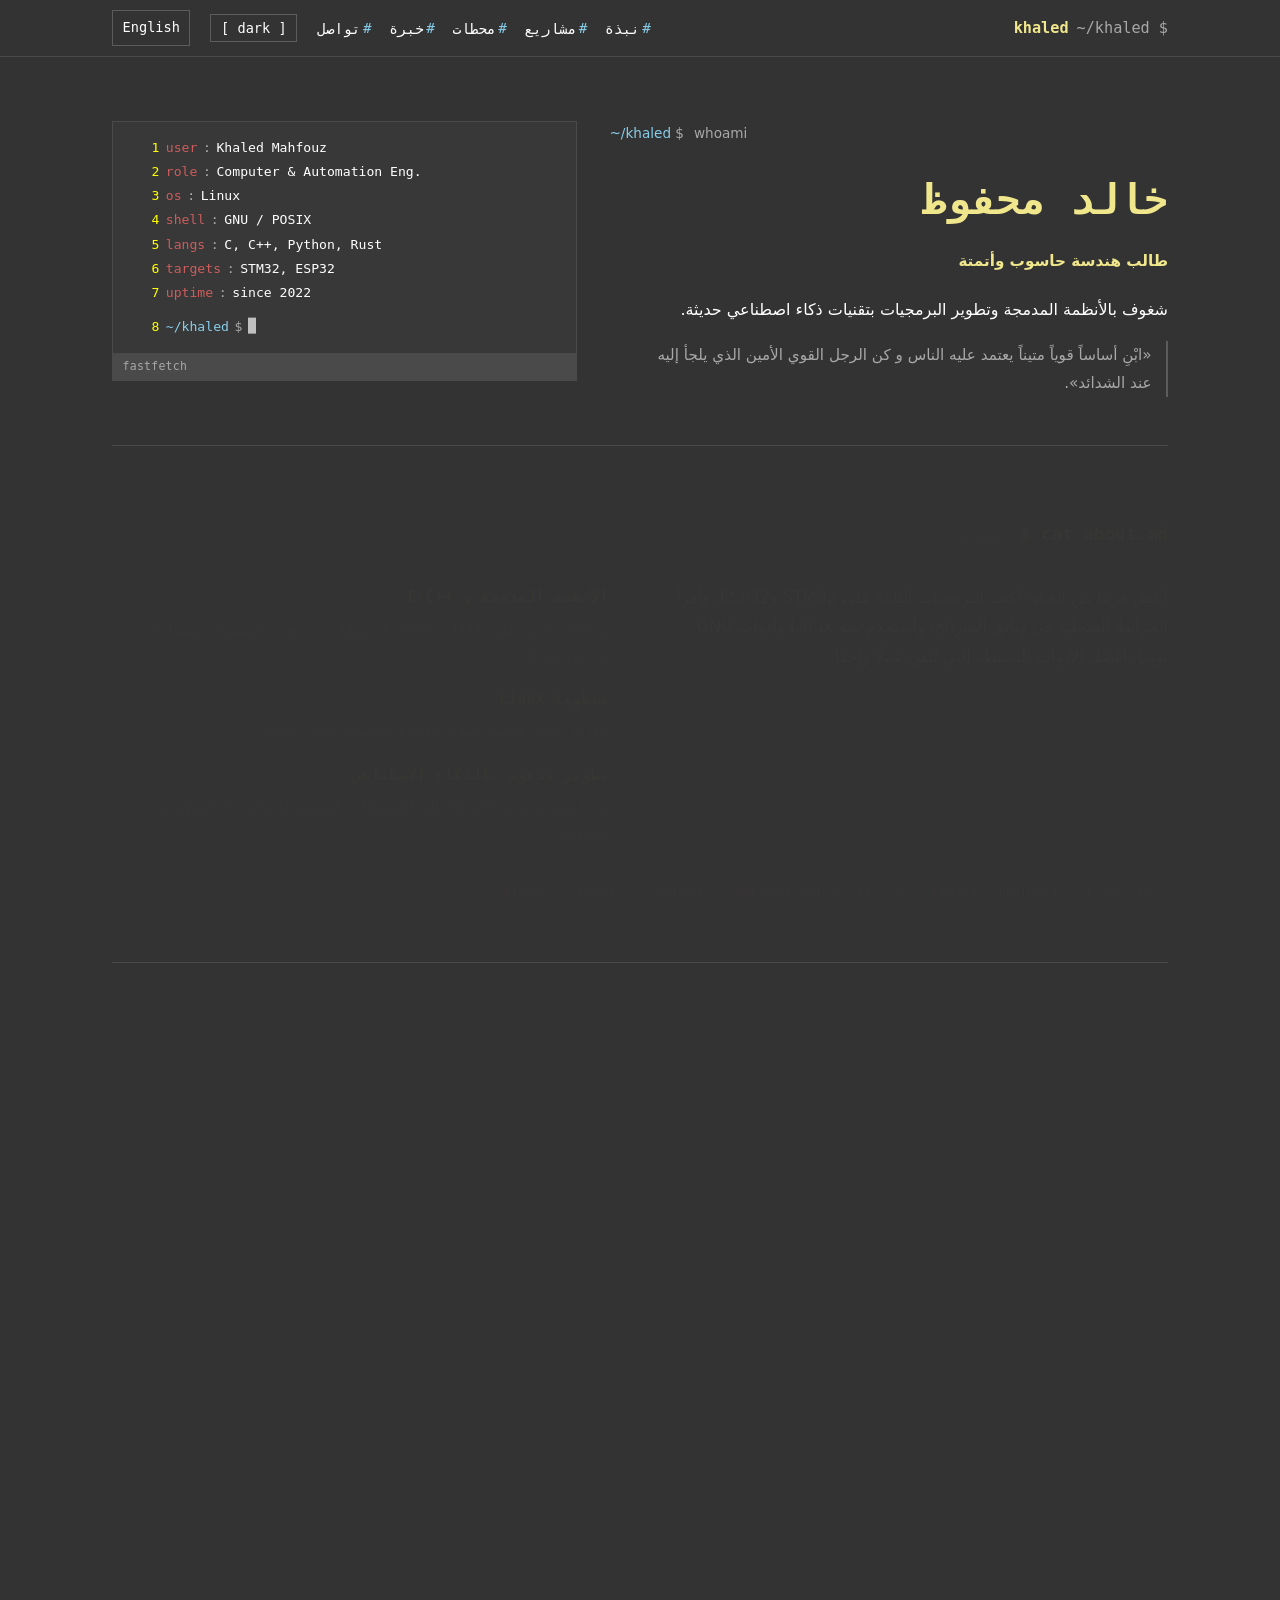
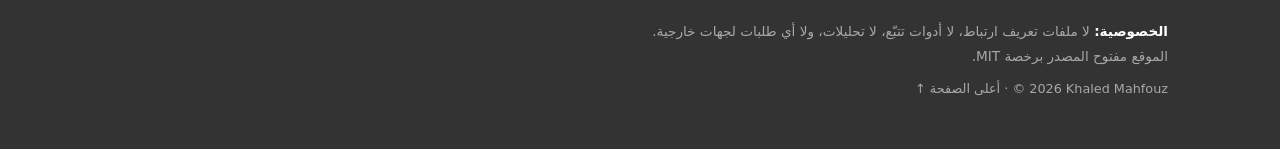
==== commit 857241cb: "fix banner cursor bug and update index content" ====
--- a/index.html
+++ b/index.html
@@ -96,10 +96,10 @@
 					<h1 id="hero-title">خالد محفوظ</h1>
 					<p class="hero-role">طالب هندسة حاسوب وأتمتة</p>
 					<p class="hero-lead">
-						أجسر بين الأنظمة المدمجة وتطوير البرمجيات بتقنيات ذكاء اصطناعي حديثة.
+						شغوف بالأنظمة المدمجة وتطوير البرمجيات بتقنيات ذكاء اصطناعي حديثة.
 					</p>
 					<p class="hero-slogan">
-						«ابنِ أنظمةً تُمكِّن الناس: أتمتة الروتين، وتأمين ما لا يُرى، ومشاركة ما تتعلّمه بانفتاح حتى يقف الآخرون على أكتافك.»
+						«ابْنِ أساساً قوياً متيناً يعتمد عليه الناس و كن الرجل القوي اﻷمين الذي يلجأ إليه عند الشدائد».
 					</p>
 				</div>
 
--- a/assets/style.css
+++ b/assets/style.css
@@ -363,6 +363,7 @@
 .bootlog-body { padding: .85rem .9rem; }
 .bootlog-line {
 	display: flex;
+	align-items: baseline; /* Flex ignores vertical-align; use baseline alignment */
 	gap: .35rem;
 	position: relative;
 	padding-inline-start: 2.4rem;   /* room for the gutter */
@@ -372,23 +373,29 @@
 .bootlog-line::before {
 	content: counter(ff-line);
 	position: absolute;
+	top: 0;
 	inset-inline-start: 0;
 	width: 2rem;
 	text-align: end;
 	color: var(--lineno);
-	font-size: .78rem;
+	font-size: inherit;      /* match the row's baseline */
+	line-height: inherit;
 	user-select: none;
 }
 .bootlog-line .k { color: var(--preproc); }
 .bootlog-line .s { color: var(--fg-muted); }
 .bootlog-line .v { color: var(--fg); }
 .bootlog-cmd { margin-top: .6rem; }
+/* Remove the doubled gap: .prompt-sig already has margin-inline-end for hero */
+.bootlog-line .prompt-sig { margin-inline-end: 0; }
+
+/* Solid Vim block cursor (flex items ignore vertical-align; use transform) */
 .cursor {
 	display: inline-block;
-	width: .55rem;
-	height: 1em;
+	width: .6em;
+	height: 1.2em;
 	background: var(--cursor);
-	vertical-align: text-bottom;
+	transform: translateY(.2em); /* extend slightly below the baseline */
 	animation: blink 1.1s steps(1) infinite;
 }
 @keyframes blink { 50% { opacity: 0; } }
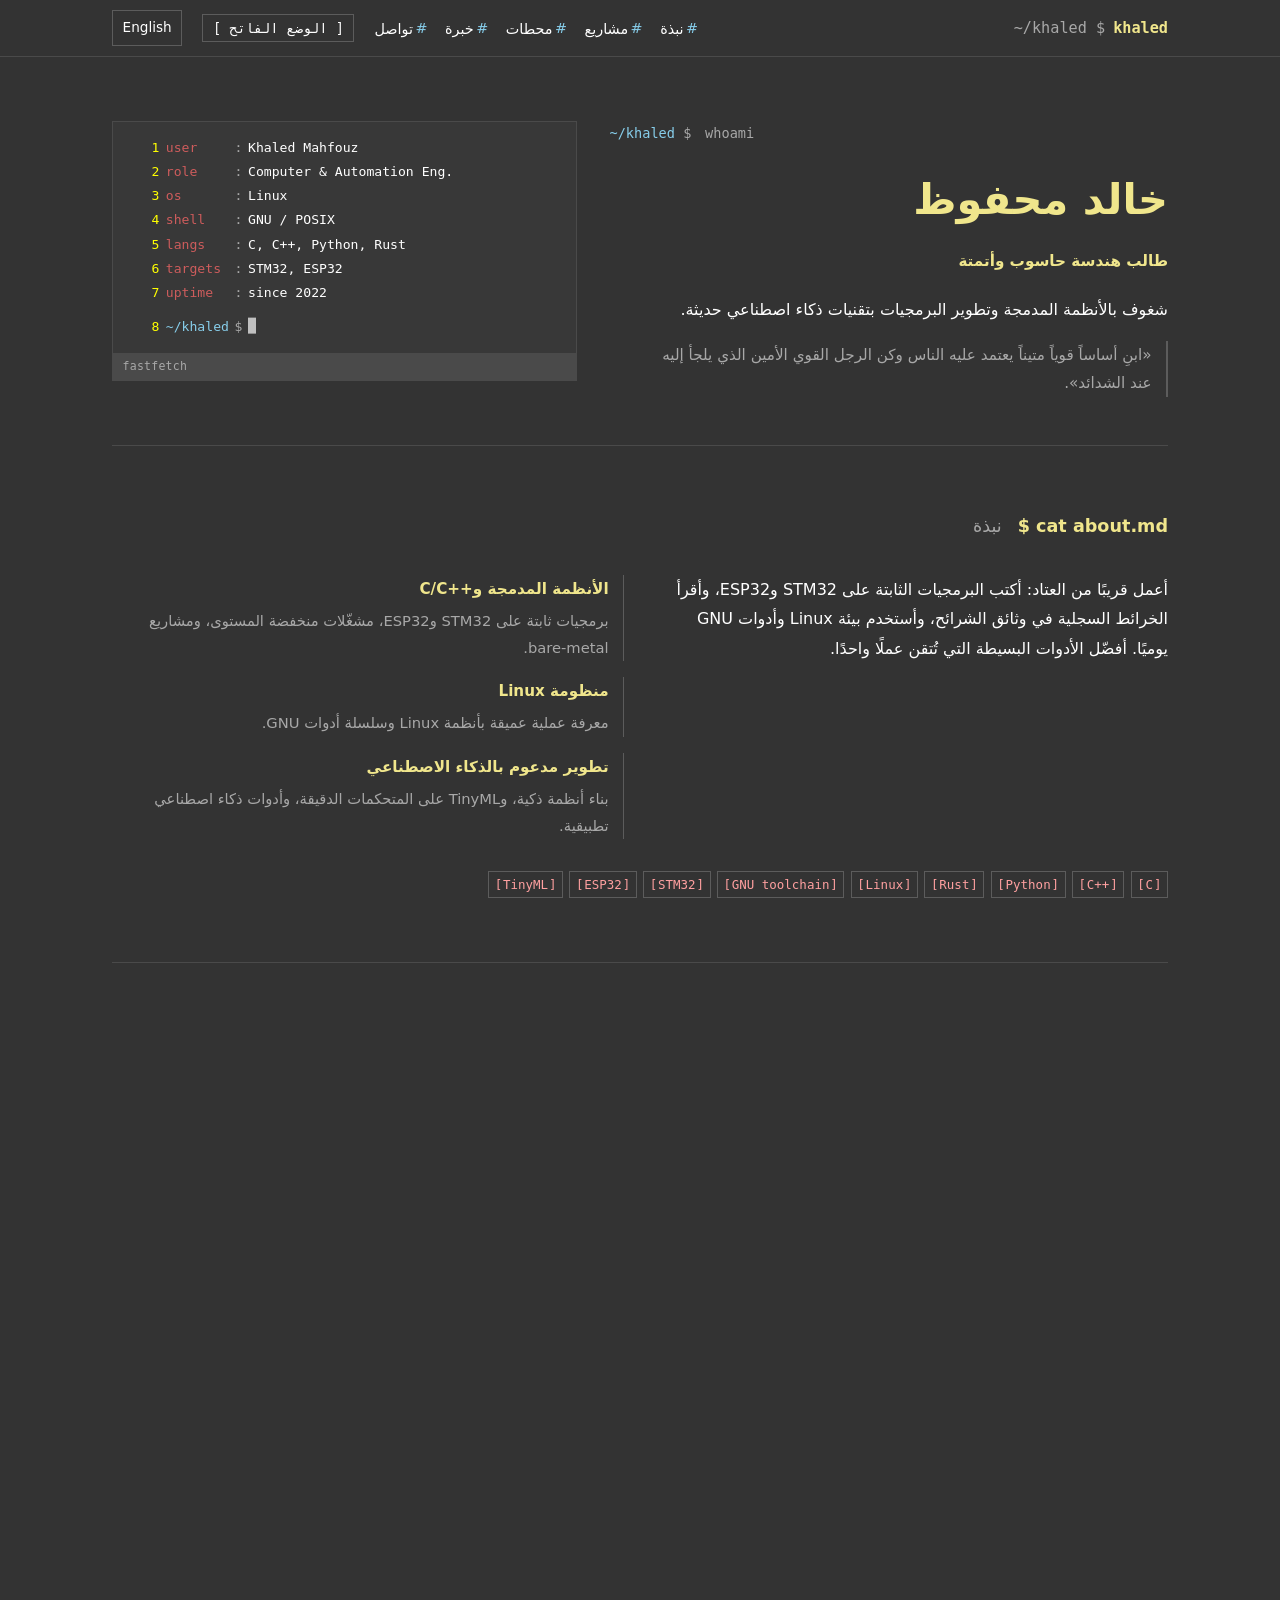
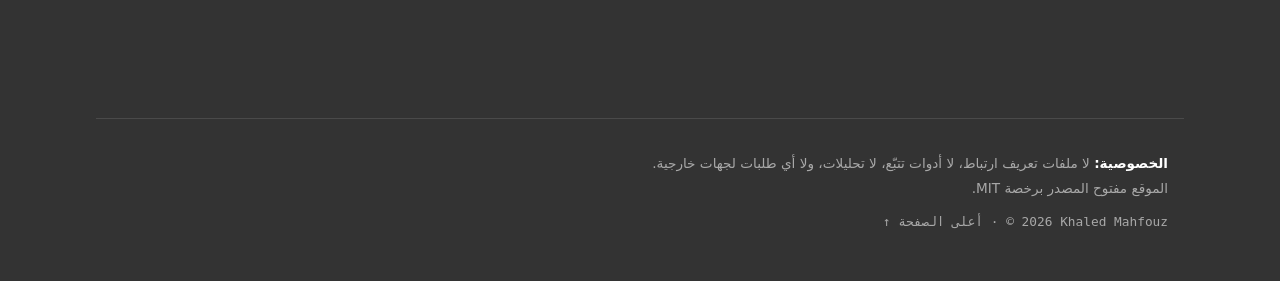
==== commit 7b69ad4a: "Update personal portfolio files, add favicon, robots.txt, sitemap, and vercel config" ====
--- a/index.html
+++ b/index.html
@@ -3,14 +3,10 @@
 <head>
 	<meta charset="utf-8">
 	<meta name="viewport" content="width=device-width, initial-scale=1">
+	<meta name="theme-color" content="#333333">
 
 	<!-- Privacy: no referrer, no third-party requests, no cookies, no storage. -->
 	<meta name="referrer" content="no-referrer">
-	<!--
-		Strict CSP. Note: 'frame-ancestors' is IGNORED inside a <meta> tag
-		(it only works as an HTTP header). We still list it for documentation.
-		'base-uri none' stops <base> hijacking; 'form-action none' since we have no forms.
-	-->
 	<meta http-equiv="Content-Security-Policy" content="default-src 'none'; img-src 'self' data:; style-src 'self'; script-src 'self'; font-src 'self'; base-uri 'none'; form-action 'none'; frame-ancestors 'none'">
 
 	<title>خالد محفوظ — هندسة الحاسوب والأتمتة</title>
@@ -22,38 +18,45 @@
 	<link rel="alternate" hreflang="en" href="https://khaledmhfz.vercel.app/en/">
 	<link rel="alternate" hreflang="x-default" href="https://khaledmhfz.vercel.app/">
 
-	<!-- Open Graph / Twitter (translated, no external images) -->
 	<meta property="og:type" content="website">
 	<meta property="og:url" content="https://khaledmhfz.vercel.app/">
 	<meta property="og:title" content="خالد محفوظ — هندسة الحاسوب والأتمتة">
 	<meta property="og:description" content="طالب هندسة حاسوب وأتمتة. أنظمة مدمجة، C/C++، Linux، وذكاء اصطناعي على المتحكمات الدقيقة.">
 	<meta property="og:locale" content="ar_SY">
 	<meta property="og:locale:alternate" content="en_US">
-	<meta property="og:image" content="https://khaledmhfz.vercel.app/assets/profile-placeholder.jpg">
 	<meta name="twitter:card" content="summary">
 	<meta name="twitter:title" content="خالد محفوظ — هندسة الحاسوب والأتمتة">
 	<meta name="twitter:description" content="طالب هندسة حاسوب وأتمتة. أنظمة مدمجة، C/C++، Linux، وذكاء اصطناعي على المتحكمات الدقيقة.">
 
 	<link rel="icon" href="assets/favicon.svg" type="image/svg+xml">
 	<link rel="stylesheet" href="assets/style.css">
-
-	<!--
-		Loaded without defer on purpose: a synchronous, ~10-line reader that
-		applies ?theme=light to <html> BEFORE the first paint, so returning
-		visitors never see a dark flash. CSP keeps it same-origin; no inline.
-	-->
 	<script src="assets/theme.js"></script>
+
+	<script type="application/ld+json">
+	{
+		"@context": "https://schema.org",
+		"@type": "Person",
+		"name": "Khaled Mahfouz",
+		"url": "https://khaledmhfz.vercel.app/",
+		"jobTitle": "Computer and Automation Engineering Student",
+		"alumniOf": "Damascus University",
+		"sameAs": [
+			"https://github.com/KhaledMahfouz5",
+			"https://linkedin.com/in/khaled-mhfz-a82716331",
+			"https://t.me/khaledmhfz"
+		]
+	}
+	</script>
 </head>
 <body>
 
 	<a class="skip-link" href="#main">تخطَّ إلى المحتوى</a>
 
-	<!-- ===================== HEADER / NAV ===================== -->
 	<header class="site-header" id="banner">
 		<div class="header-inner">
 			<a class="brand" href="#banner" aria-label="خالد محفوظ — الصفحة الرئيسية">
 				<span class="brand-prompt" dir="ltr" aria-hidden="true">~/khaled $</span>
-				<span class="brand-name">khaled</span>
+				<span class="brand-name" dir="ltr">khaled</span>
 			</a>
 
 			<button class="nav-toggle" type="button"
@@ -75,10 +78,7 @@
 					<li><a href="#contact"><span class="nav-hash" aria-hidden="true">#</span>تواصل</a></li>
 				</ul>
 				<button class="theme-toggle" type="button"
-					aria-pressed="false"
-					aria-label="الوضع الفاتح"
-					data-light-text="[ light ]"
-					data-dark-text="[ dark ]">[ dark ]</button>
+					aria-pressed="false">[ الوضع الفاتح ]</button>
 				<a class="lang-switch" href="en/index.html" hreflang="en" lang="en" dir="ltr" rel="alternate">English</a>
 			</nav>
 		</div>
@@ -86,12 +86,11 @@
 
 	<main id="main">
 
-		<!-- ===================== HERO ===================== -->
 		<section class="hero" aria-labelledby="hero-title">
 			<div class="hero-grid">
 				<div class="hero-text">
 					<p class="hero-kicker" dir="ltr">
-						<span class="prompt">~/khaled</span> <span class="prompt-sig">$</span> whoami
+						<span class="prompt" aria-hidden="true">~/khaled</span> <span class="prompt-sig" aria-hidden="true">$</span> whoami
 					</p>
 					<h1 id="hero-title">خالد محفوظ</h1>
 					<p class="hero-role">طالب هندسة حاسوب وأتمتة</p>
@@ -99,11 +98,10 @@
 						شغوف بالأنظمة المدمجة وتطوير البرمجيات بتقنيات ذكاء اصطناعي حديثة.
 					</p>
 					<p class="hero-slogan">
-						«ابْنِ أساساً قوياً متيناً يعتمد عليه الناس و كن الرجل القوي اﻷمين الذي يلجأ إليه عند الشدائد».
+						«ابنِ أساساً قوياً متیناً يعتمد عليه الناس وكن الرجل القوي الأمين الذي يلجأ إليه عند الشدائد».
 					</p>
 				</div>
 
-				<!-- Fake fastfetch-style block. Purely decorative, LTR. -->
 				<aside class="bootlog" dir="ltr" aria-label="بطاقة تعريف سريعة">
 					<div class="bootlog-body">
 						<div class="bootlog-line"><span class="k">user</span><span class="s">:</span><span class="v">Khaled Mahfouz</span></div>
@@ -114,7 +112,7 @@
 						<div class="bootlog-line"><span class="k">targets</span><span class="s">:</span><span class="v">STM32, ESP32</span></div>
 						<div class="bootlog-line"><span class="k">uptime</span><span class="s">:</span><span class="v">since 2022</span></div>
 						<div class="bootlog-line bootlog-cmd">
-							<span class="prompt">~/khaled</span> <span class="prompt-sig">$</span>
+							<span class="prompt" aria-hidden="true">~/khaled</span> <span class="prompt-sig" aria-hidden="true">$</span>
 							<span class="cursor" aria-hidden="true"></span>
 						</div>
 					</div>
@@ -123,10 +121,9 @@
 			</div>
 		</section>
 
-		<!-- ===================== ABOUT ===================== -->
 		<section id="about" class="section" aria-labelledby="about-title">
 			<h2 id="about-title" class="section-title">
-				<span class="section-prompt" dir="ltr" lang="en">$ cat about.md</span>
+				<span class="section-prompt" dir="ltr" lang="en" aria-hidden="true">$ cat about.md</span>
 				<span class="section-name">نبذة</span>
 			</h2>
 
@@ -137,7 +134,7 @@
 
 				<ul class="key-points">
 					<li class="point">
-						<h3>الأنظمة المدمجة و <span dir="ltr" lang="en">C/C++</span></h3>
+						<h3>الأنظمة المدمجة و<span dir="ltr" lang="en">C/C++</span></h3>
 						<p>برمجيات ثابتة على <span dir="ltr" lang="en">STM32</span> و<span dir="ltr" lang="en">ESP32</span>، مشغّلات منخفضة المستوى، ومشاريع <span dir="ltr" lang="en">bare-metal</span>.</p>
 					</li>
 					<li class="point">
@@ -164,10 +161,9 @@
 			</div>
 		</section>
 
-		<!-- ===================== PROJECTS ===================== -->
 		<section id="projects" class="section" aria-labelledby="projects-title">
 			<h2 id="projects-title" class="section-title">
-				<span class="section-prompt" dir="ltr" lang="en">~/projects $ ls -1</span>
+				<span class="section-prompt" dir="ltr" lang="en" aria-hidden="true">~/projects $ ls -1</span>
 				<span class="section-name">مشاريع</span>
 			</h2>
 
@@ -176,26 +172,28 @@
 					<div class="project-file" dir="ltr" lang="en">stm32-without-cubeide</div>
 					<div class="project-body">
 						<h3 dir="ltr" lang="en">STM32 Without CubeIDE</h3>
-						<p class="project-desc">مشروع على <span dir="ltr" lang="en">STM32</span> بدون <span dir="ltr" lang="en">CubeIDE</span>، بل بالوصول المباشر إلى السجلات.</p>
-						<ul class="tags" dir="ltr" lang="en">
-							<li>STM32</li><li>C</li><li>Bare-Metal</li><li>Embedded</li>
+						<p class="project-desc">بيئة بناء وبرمجيات ثابتة منخفضة المستوى لـ <span dir="ltr" lang="en">STM32</span> بدون <span dir="ltr" lang="en">CubeIDE</span> (<span dir="ltr" lang="en">CMake</span>، <span dir="ltr" lang="en">Ninja</span>، <span dir="ltr" lang="en">OpenOCD</span>).</p>
+						<p class="project-credit" style="font-family: var(--mono); font-size: 0.72rem; color: var(--comment); margin: 0;">// based on <a href="https://github.com/kristianklein/stm32-without-cubeide" target="_blank" rel="noopener noreferrer" style="color: var(--comment);">kristianklein/stm32-without-cubeide</a></p>
+						<ul class="tags" dir="ltr" lang="en">
+							<li>STM32</li><li>C</li><li>Bare-Metal</li><li>CMake</li><li>OpenOCD</li>
 						</ul>
 						<a class="project-link" href="https://github.com/KhaledMahfouz5/stm32-without-cubeide" target="_blank" rel="noopener noreferrer">
-							<span dir="ltr" lang="en">github →</span>
-						</a>
-					</div>
-				</article>
-
-				<article class="project">
-					<div class="project-file" dir="ltr" lang="en">esp32-doom</div>
+							<span dir="ltr" lang="en">github ↗</span>
+						</a>
+					</div>
+				</article>
+
+				<article class="project">
+					<div class="project-file" dir="ltr" lang="en">doom-esp-with-arduino</div>
 					<div class="project-body">
 						<h3 dir="ltr" lang="en">ESP32 DOOM</h3>
 						<p class="project-desc">تشغيل لعبة <span dir="ltr" lang="en">DOOM</span> على متحكم <span dir="ltr" lang="en">ESP32</span>.</p>
-						<ul class="tags" dir="ltr" lang="en">
-							<li>ESP32</li><li>C/C++</li><li>Graphics</li><li>Embedded</li>
-						</ul>
-						<a class="project-link" href="https://github.com/KhaledMahfouz5/esp32-doom" target="_blank" rel="noopener noreferrer">
-							<span dir="ltr" lang="en">github →</span>
+						<p class="project-credit" style="font-family: var(--mono); font-size: 0.72rem; color: var(--comment); margin: 0;">// based on <a href="https://github.com/jkirsons/doom-espidf" target="_blank" rel="noopener noreferrer" style="color: var(--comment);">jkirsons/doom-espidf</a></p>
+						<ul class="tags" dir="ltr" lang="en">
+							<li>ESP32</li><li>C/C++</li><li>Arduino</li><li>ESP-IDF</li><li>Graphics</li>
+						</ul>
+						<a class="project-link" href="https://github.com/KhaledMahfouz5/doom-esp-with-arduino" target="_blank" rel="noopener noreferrer">
+							<span dir="ltr" lang="en">github ↗</span>
 						</a>
 					</div>
 				</article>
@@ -204,12 +202,12 @@
 					<div class="project-file" dir="ltr" lang="en">tasks-org-json-reader</div>
 					<div class="project-body">
 						<h3 dir="ltr" lang="en">Tasks Org JSON Reader</h3>
-						<p class="project-desc">قارئ <span dir="ltr" lang="en">JSON</span> لمهام <span dir="ltr" lang="en">org-mode</span>.</p>
-						<ul class="tags" dir="ltr" lang="en">
-							<li>JavaScript</li><li>Svelte</li><li>CSS</li><li>HTML</li>
+						<p class="project-desc">تطبيق ويب صغير لعرض وقراءة قواعد بيانات المهام المصدرة بصيغة <span dir="ltr" lang="en">JSON</span> من تطبيق <span dir="ltr" lang="en">Tasks.org</span>.</p>
+						<ul class="tags" dir="ltr" lang="en">
+							<li>JavaScript</li><li>Svelte</li><li>CSS</li><li>HTML</li><li>JSON</li>
 						</ul>
 						<a class="project-link" href="https://github.com/KhaledMahfouz5/tasks-org-json-reader" target="_blank" rel="noopener noreferrer">
-							<span dir="ltr" lang="en">github →</span>
+							<span dir="ltr" lang="en">github ↗</span>
 						</a>
 					</div>
 				</article>
@@ -223,7 +221,7 @@
 							<li>Flask</li><li>Python</li><li>Web App</li>
 						</ul>
 						<a class="project-link" href="https://github.com/KhaledMahfouz5/AL-Najeeb-System" target="_blank" rel="noopener noreferrer">
-							<span dir="ltr" lang="en">github →</span>
+							<span dir="ltr" lang="en">github ↗</span>
 						</a>
 					</div>
 				</article>
@@ -234,10 +232,10 @@
 						<h3 dir="ltr" lang="en">Nmap Automation Script</h3>
 						<p class="project-desc">أتمتة فحص الشبكات بأداة <span dir="ltr" lang="en">Nmap</span>.</p>
 						<ul class="tags" dir="ltr" lang="en">
-							<li>Python</li><li>Nmap</li><li>Network Scanning</li>
+							<li>Python</li><li>Nmap</li><li>Bash</li>
 						</ul>
 						<a class="project-link" href="https://github.com/KhaledMahfouz5/nmap-automation-script" target="_blank" rel="noopener noreferrer">
-							<span dir="ltr" lang="en">github →</span>
+							<span dir="ltr" lang="en">github ↗</span>
 						</a>
 					</div>
 				</article>
@@ -251,21 +249,20 @@
 							<li>Linux</li><li>Shell</li><li>Open Source</li>
 						</ul>
 						<a class="project-link" href="https://github.com/KhaledMahfouz5/linux-course" target="_blank" rel="noopener noreferrer">
-							<span dir="ltr" lang="en">github →</span>
+							<span dir="ltr" lang="en">github ↗</span>
 						</a>
 					</div>
 				</article>
 			</div>
 		</section>
 
-		<!-- ===================== MILESTONES (register map) ===================== -->
 		<section id="milestones" class="section" aria-labelledby="milestones-title">
 			<h2 id="milestones-title" class="section-title">
-				<span class="section-prompt" dir="ltr" lang="en">// milestones</span>
+				<span class="section-prompt" dir="ltr" lang="en" aria-hidden="true">// milestones</span>
 				<span class="section-name">محطات</span>
 			</h2>
 
-			<div class="regmap-wrap">
+			<div class="regmap-wrap" tabindex="0" role="region" aria-label="جدول المحطات">
 				<table class="regmap">
 					<caption class="visually-hidden">محطات سريعة</caption>
 					<colgroup>
@@ -282,27 +279,27 @@
 					</thead>
 					<tbody>
 						<tr>
-							<td class="addr" aria-hidden="true">0x00</td>
+							<td class="addr">0x00</td>
 							<td class="name">frontend_exp</td>
 							<td class="value">
-								<span class="counter" data-count-to="1" data-suffix="">1</span> سنة تطوير واجهات
+								<span class="counter" dir="ltr" data-count-to="1" data-suffix="">1</span> سنة تطوير واجهات
 							</td>
 						</tr>
 						<tr>
-							<td class="addr" aria-hidden="true">0x04</td>
+							<td class="addr">0x04</td>
 							<td class="name">public_repos</td>
 							<td class="value">
-								<span class="counter" data-count-to="35" data-suffix="+">35+</span>
+								<span class="counter" dir="ltr" data-count-to="35" data-suffix="+">35+</span>
 								<a class="inline-link" href="https://github.com/KhaledMahfouz5" target="_blank" rel="noopener noreferrer"><span dir="ltr" lang="en">GitHub</span></a>
 							</td>
 						</tr>
 						<tr>
-							<td class="addr" aria-hidden="true">0x08</td>
+							<td class="addr">0x08</td>
 							<td class="name">linux_since</td>
-							<td class="value"><span dir="ltr" lang="en">2022</span> — استخدام يومي لـ <span dir="ltr" lang="en">Linux</span></td>
+							<td class="value"><span dir="ltr" lang="en">2022</span> — استخدام يومي لنظام <span dir="ltr" lang="en">Linux</span></td>
 						</tr>
 						<tr>
-							<td class="addr" aria-hidden="true">0x0C</td>
+							<td class="addr">0x0C</td>
 							<td class="name">linkedin</td>
 							<td class="value">
 								<a class="inline-link" href="https://linkedin.com/in/khaled-mhfz-a82716331" target="_blank" rel="noopener noreferrer"><span dir="ltr" lang="en">/in/khaled-mhfz</span></a>
@@ -313,44 +310,43 @@
 			</div>
 		</section>
 
-		<!-- ===================== EXPERIENCE (git log) ===================== -->
 		<section id="experiences" class="section" aria-labelledby="exp-title">
 			<h2 id="exp-title" class="section-title">
-				<span class="section-prompt" dir="ltr" lang="en">/* experience */</span>
+				<span class="section-prompt" dir="ltr" lang="en" aria-hidden="true">/* experience */</span>
 				<span class="section-name">خبرة</span>
 			</h2>
 
 			<ol class="gitlog">
 				<li class="commit">
-					<span class="hash" aria-hidden="true" dir="ltr">a1f3c02</span>
+					<span class="hash" dir="ltr">a1f3c02</span>
 					<div class="commit-body">
 						<h3>هندسة الحاسوب والأتمتة — جامعة دمشق</h3>
 						<p class="commit-meta"><span dir="ltr" lang="en">2023 – 2027</span> · مستمر · تخصص أنظمة الحاسوب وعتاده</p>
 					</div>
 				</li>
 				<li class="commit">
-					<span class="hash" aria-hidden="true" dir="ltr">7b2e9d1</span>
+					<span class="hash" dir="ltr">7b2e9d1</span>
 					<div class="commit-body">
 						<h3>مطوّر واجهات أمامية مبتدئ — <span dir="ltr" lang="en">GammaTech</span></h3>
 						<p class="commit-meta"><span dir="ltr" lang="en">2023 – 2024</span></p>
 					</div>
 				</li>
 				<li class="commit">
-					<span class="hash" aria-hidden="true" dir="ltr">c0d54aa</span>
+					<span class="hash" dir="ltr">c0d54aa</span>
 					<div class="commit-body">
 						<h3>دورة <span dir="ltr" lang="en">TinyML</span> — نادي <span dir="ltr" lang="en">Hamak AI and Robotic Club</span></h3>
 						<p class="commit-meta"><span dir="ltr" lang="en">Dec 2025 – Jan 2026</span> · تشغيل الذكاء الاصطناعي على المتحكمات عبر <span dir="ltr" lang="en">Edge Impulse</span></p>
 					</div>
 				</li>
 				<li class="commit">
-					<span class="hash" aria-hidden="true" dir="ltr">e8a11b6</span>
+					<span class="hash" dir="ltr">e8a11b6</span>
 					<div class="commit-body">
 						<h3>برنامج <span dir="ltr" lang="en">Fonte Aperta</span></h3>
 						<p class="commit-meta"><span dir="ltr" lang="en">2025</span> · استخدامات ذكاء اصطناعي متقدمة، تقنيات اختبار اختراق، وحلول مفتوحة المصدر</p>
 					</div>
 				</li>
 				<li class="commit">
-					<span class="hash" aria-hidden="true" dir="ltr">3f9b0c7</span>
+					<span class="hash" dir="ltr">3f9b0c7</span>
 					<div class="commit-body">
 						<h3>دورة موشن جرافيكس — <span dir="ltr" lang="en">Spacetoon Media Group</span></h3>
 						<p class="commit-meta"><span dir="ltr" lang="en">2022</span> · موشن جرافيكس متقدم بـ <span dir="ltr" lang="en">After Effects</span></p>
@@ -359,10 +355,9 @@
 			</ol>
 		</section>
 
-		<!-- ===================== CONTACT ===================== -->
 		<section id="contact" class="section" aria-labelledby="contact-title">
 			<h2 id="contact-title" class="section-title">
-				<span class="section-prompt" dir="ltr" lang="en">$ contact --list</span>
+				<span class="section-prompt" dir="ltr" lang="en" aria-hidden="true">$ contact --list</span>
 				<span class="section-name">تواصل</span>
 			</h2>
 
@@ -381,7 +376,7 @@
 				</li>
 				<li>
 					<span class="contact-label" dir="ltr" lang="en">cv</span>
-					<a href="assets/khaled_mhfz_cv_2026.pdf"><span>تحميل السيرة (PDF)</span></a>
+					<a href="assets/khaled_mhfz_cv_2026.pdf" type="application/pdf"><span>تحميل السيرة (PDF)</span></a>
 				</li>
 				<li class="contact-email">
 					<span class="contact-label" dir="ltr" lang="en">email</span>
@@ -399,7 +394,6 @@
 
 	</main>
 
-	<!-- ===================== FOOTER ===================== -->
 	<footer class="site-footer">
 		<p class="privacy">
 			<strong>الخصوصية:</strong> لا ملفات تعريف ارتباط، لا أدوات تتبّع، لا تحليلات، ولا أي طلبات لجهات خارجية. الموقع مفتوح المصدر برخصة <span dir="ltr" lang="en">MIT</span>.
--- a/assets/style.css
+++ b/assets/style.css
@@ -43,20 +43,20 @@
 	--bg:            #ffffff;
 	--bg-panel:      #f7f7f7;
 	--bg-elev:       #ebebeb;
-	--fg:            #000000;
+	--fg:            #111111;
 	--fg-strong:     #000000;
-	--fg-muted:      #6e6e6e;
-	--accent:        #007a55;
-	--accent-dim:    #005f42;
+	--fg-muted:      #555555;
+	--accent:        #006644;
+	--accent-dim:    #004d33;
 	--accent-ink:    #ffffff;
-	--func:          #007a7a;
-	--string:        #7f5555;
-	--preproc:       #6000a0;
-	--lineno:        #808080;
-	--comment:       #1a5fb4;
-	--cursor:        #c0c0c0;
-	--border:        #d0d0d0;
-	--border-strong: #b0b0b0;
+	--func:          #006666;
+	--string:        #6b3838;
+	--preproc:       #551a8b;
+	--lineno:        #555555;
+	--comment:       #185294;
+	--cursor:        #333333;
+	--border:        #cccccc;
+	--border-strong: #999999;
 	--link-hover:    #000000;
 
 	color-scheme: light;
@@ -81,13 +81,30 @@
 	font-size: 1rem;
 	line-height: 1.65;
 	min-height: 100svh;
-	/* Flat Vim background: no grid, no scanlines, no shadows. */
-}
-
-/* Arabic paragraphs breathe more; sans font everywhere. */
+}
+
 html[lang="ar"] body { line-height: 1.85; }
-html[lang="ar"] p,
-html[lang="ar"] li { font-family: var(--sans); }
+
+/* Arabic typography rules: enforce sans-serif on all Arabic text, remove letter-spacing */
+html[lang="ar"] h1,
+html[lang="ar"] h2,
+html[lang="ar"] h3,
+html[lang="ar"] h4,
+html[lang="ar"] h5,
+html[lang="ar"] h6,
+html[lang="ar"] .section-name,
+html[lang="ar"] .hero-role,
+html[lang="ar"] .commit h3,
+html[lang="ar"] .point h3,
+html[lang="ar"] .contact-list,
+html[lang="ar"] .copy-btn,
+html[lang="ar"] .primary-nav a,
+html[lang="ar"] .regmap td,
+html[lang="ar"] .regmap th {
+	font-family: var(--sans);
+	letter-spacing: 0;
+	text-transform: none;
+}
 
 /* Technical / LTR fragments */
 [dir="ltr"] { unicode-bidi: isolate; }
@@ -95,7 +112,6 @@
 
 img { max-width: 100%; height: auto; display: block; }
 
-/* Links follow Identifier/builtin color in Vim. */
 a {
 	color: var(--func);
 	text-decoration-thickness: 1px;
@@ -103,13 +119,11 @@
 }
 a:hover { color: var(--link-hover); }
 
-/* Focus ring, visible on both themes. */
 :focus-visible {
 	outline: 2px solid var(--accent);
 	outline-offset: 2px;
 }
 
-/* Screen-reader only */
 .visually-hidden {
 	position: absolute !important;
 	width: 1px; height: 1px;
@@ -118,7 +132,6 @@
 	white-space: nowrap; border: 0;
 }
 
-/* Skip link (text on accent bg = accent-ink) */
 .skip-link {
 	position: absolute;
 	inset-inline-start: 1rem;
@@ -159,13 +172,13 @@
 	color: var(--fg-strong);
 	text-decoration: none;
 	font-size: .95rem;
+	direction: ltr;
+	unicode-bidi: isolate;
 }
 .brand-prompt { color: var(--fg-muted); }
-/* brand-name = Statement → accent + bold */
 .brand-name { color: var(--accent); font-weight: 700; }
 .brand:hover .brand-name { color: var(--link-hover); }
 
-/* Nav */
 .primary-nav {
 	display: flex;
 	align-items: center;
@@ -188,12 +201,10 @@
 }
 .primary-nav a:hover {
 	color: var(--accent);
-	font-weight: 700;
 	border-bottom-color: var(--accent);
 }
 .nav-hash { color: var(--comment); margin-inline-end: .15rem; }
 
-/* Language switch */
 .primary-nav .lang-switch {
 	font-family: var(--mono);
 	font-size: .85rem;
@@ -206,8 +217,6 @@
 	border-color: var(--func);
 }
 
-/* Theme toggle — visible only when JS is running.
-   Single fixed aria-label; state carried by aria-pressed. */
 .theme-toggle {
 	display: none;
 	font-family: var(--mono);
@@ -223,7 +232,6 @@
 .theme-toggle:hover { color: var(--accent); border-color: var(--accent); }
 .theme-toggle[aria-pressed="true"] { color: var(--accent); border-color: var(--accent); }
 
-/* Burger (mobile only) */
 .nav-toggle {
 	display: none;
 	flex-direction: column;
@@ -245,7 +253,6 @@
 .nav-toggle[aria-expanded="true"] .nav-toggle-bar:nth-child(2) { opacity: 0; }
 .nav-toggle[aria-expanded="true"] .nav-toggle-bar:nth-child(3) { transform: translateY(-6px) rotate(-45deg); }
 
-/* Mobile nav behaviour */
 @media (max-width: 52rem) {
 	.nav-toggle { display: flex; }
 	.primary-nav {
@@ -267,7 +274,6 @@
 	.primary-nav .lang-switch { align-self: flex-start; }
 }
 
-/* Without JS: show the nav stacked, hide JS-only controls. */
 html.no-js .primary-nav { display: flex; }
 @media (max-width: 52rem) {
 	html.no-js .nav-toggle { display: none; }
@@ -280,7 +286,6 @@
 	}
 }
 
-/* ---------- Sections ---------- */
 main { max-width: var(--maxw); margin-inline: auto; padding-inline: 1rem; }
 
 .section {
@@ -299,12 +304,9 @@
 	font-size: 1.1rem;
 	color: var(--fg-strong);
 }
-/* Section prompt = Statement → accent + bold. */
 .section-prompt { color: var(--accent); font-weight: 700; }
-/* Section name stays readable but subordinate. */
 .section-name { color: var(--fg-muted); font-weight: 400; }
 
-/* ---------- Hero ---------- */
 .hero {
 	padding-block: 4rem 3rem;
 	scroll-margin-top: 0;
@@ -333,7 +335,6 @@
 	margin: 0 0 .5rem;
 	color: var(--accent);
 	font-weight: 700;
-	letter-spacing: -.01em;
 }
 .hero-role {
 	font-family: var(--mono);
@@ -352,24 +353,22 @@
 	border-inline-start: 2px solid var(--border-strong);
 }
 
-/* Bootlog / fastfetch card: flat panel, CSS-counter gutter, status line. */
 .bootlog {
 	background: var(--bg-panel);
 	border: 1px solid var(--border);
 	font-family: var(--mono);
 	font-size: .82rem;
-	counter-reset: ff-line;   /* line-number counter for the gutter */
+	counter-reset: ff-line;
 }
 .bootlog-body { padding: .85rem .9rem; }
 .bootlog-line {
 	display: flex;
-	align-items: baseline; /* Flex ignores vertical-align; use baseline alignment */
+	align-items: baseline;
 	gap: .35rem;
 	position: relative;
-	padding-inline-start: 2.4rem;   /* room for the gutter */
+	padding-inline-start: 2.4rem;
 	counter-increment: ff-line;
 }
-/* Right-aligned line numbers in --lineno (decorative). */
 .bootlog-line::before {
 	content: counter(ff-line);
 	position: absolute;
@@ -378,29 +377,26 @@
 	width: 2rem;
 	text-align: end;
 	color: var(--lineno);
-	font-size: inherit;      /* match the row's baseline */
+	font-size: inherit;
 	line-height: inherit;
 	user-select: none;
 }
-.bootlog-line .k { color: var(--preproc); }
+.bootlog-line .k { color: var(--preproc); width: 8ch; flex-shrink: 0; }
 .bootlog-line .s { color: var(--fg-muted); }
-.bootlog-line .v { color: var(--fg); }
+.bootlog-line .v { color: var(--fg); min-width: 0; overflow-wrap: anywhere; }
 .bootlog-cmd { margin-top: .6rem; }
-/* Remove the doubled gap: .prompt-sig already has margin-inline-end for hero */
 .bootlog-line .prompt-sig { margin-inline-end: 0; }
 
-/* Solid Vim block cursor (flex items ignore vertical-align; use transform) */
 .cursor {
 	display: inline-block;
 	width: .6em;
 	height: 1.2em;
 	background: var(--cursor);
-	transform: translateY(.2em); /* extend slightly below the baseline */
+	transform: translateY(.2em);
 	animation: blink 1.1s steps(1) infinite;
 }
 @keyframes blink { 50% { opacity: 0; } }
 
-/* One-row Vim-like statusline at the bottom of the bootlog. */
 .bootlog-status {
 	background: var(--bg-elev);
 	border-top: 1px solid var(--border);
@@ -410,7 +406,6 @@
 	letter-spacing: .02em;
 }
 
-/* ---------- About ---------- */
 .about-grid {
 	display: grid;
 	gap: 2rem;
@@ -445,7 +440,6 @@
 	gap: .4rem;
 	margin-top: 2rem;
 }
-/* Bracketed tags: brackets via ::before / ::after, not in HTML. */
 .chip {
 	font-family: var(--mono);
 	font-size: .78rem;
@@ -457,7 +451,6 @@
 .chip::before { content: "["; color: var(--string); margin-inline-end: .05rem; }
 .chip::after  { content: "]"; color: var(--string); margin-inline-start: .05rem; }
 
-/* ---------- Projects ---------- */
 .project-grid {
 	display: grid;
 	gap: 1.25rem;
@@ -472,10 +465,10 @@
 	display: flex;
 	flex-direction: column;
 	transition: border-color .15s ease;
+	text-align: start;
 }
 .project:hover { border-color: var(--border-strong); }
 
-/* Filename row (was .window-title) — Vim comment color, mono. */
 .project-file {
 	font-family: var(--mono);
 	font-size: .78rem;
@@ -500,7 +493,6 @@
 }
 .project-desc { margin: 0; font-size: .9rem; color: var(--fg-muted); }
 
-/* Tags: bracketed chips, string color. */
 .tags {
 	display: flex;
 	flex-wrap: wrap;
@@ -518,7 +510,6 @@
 .tags li::before { content: "["; }
 .tags li::after  { content: "]"; }
 
-/* Links use Identifier/builtin color. */
 .project-link {
 	margin-top: auto;
 	font-family: var(--mono);
@@ -528,10 +519,10 @@
 }
 .project-link:hover { color: var(--link-hover); text-decoration: underline; }
 
-/* ---------- Milestones (register map, semantic table) ---------- */
-.regmap-wrap { overflow-x: auto; }
+.regmap-wrap { overflow-x: auto; outline: none; }
 .regmap {
 	width: 100%;
+	min-width: 280px;
 	border-collapse: collapse;
 	table-layout: fixed;
 	border: 1px solid var(--border);
@@ -539,12 +530,12 @@
 	font-family: var(--mono);
 	font-size: .85rem;
 }
-.regmap .col-addr  { width: 5.5rem; }
-.regmap .col-name  { width: 10rem; }
+.regmap .col-addr  { width: 4.5rem; }
+.regmap .col-name  { width: 8.5rem; }
 .regmap th,
 .regmap td {
 	text-align: start;
-	padding: .6rem .9rem;
+	padding: .6rem .8rem;
 	vertical-align: baseline;
 	border-bottom: 1px solid var(--border);
 }
@@ -556,7 +547,6 @@
 	text-transform: uppercase;
 	letter-spacing: .05em;
 }
-/* Line numbers in --lineno (decorative, aria-hidden in HTML). */
 .regmap .addr { color: var(--lineno); }
 .regmap .name { color: var(--fg); }
 .regmap .value { color: var(--fg-strong); }
@@ -564,7 +554,6 @@
 .regmap .inline-link:hover { color: var(--link-hover); }
 .regmap .counter { color: var(--accent); font-weight: 700; }
 
-/* ---------- Experience (git log) ---------- */
 .gitlog {
 	list-style: none;
 	margin: 0;
@@ -580,7 +569,6 @@
 	border-bottom: 1px dashed var(--border);
 }
 .commit:last-child { border-bottom: 0; }
-/* Hashes = LineNr (decorative, aria-hidden in HTML). */
 .hash {
 	font-family: var(--mono);
 	font-size: .8rem;
@@ -604,7 +592,6 @@
 	.commit { grid-template-columns: 1fr; gap: .2rem; }
 }
 
-/* ---------- Contact ---------- */
 .contact-list {
 	list-style: none;
 	margin: 0;
@@ -635,8 +622,10 @@
 	background: transparent;
 	color: var(--func);
 	border: 1px solid var(--border-strong);
-	padding: .1rem .5rem;
+	padding: .35rem .75rem;
 	cursor: pointer;
+	min-height: 2rem;
+	min-width: 2rem;
 }
 .copy-btn:hover {
 	background: var(--accent);
@@ -652,7 +641,6 @@
 	margin: .5rem 0 0;
 }
 
-/* Vim empty-buffer filler: three `~` lines via CSS, decorative. */
 .eob {
 	margin: 1.5rem 0 0;
 	font-family: var(--mono);
@@ -662,7 +650,6 @@
 }
 .eob::before { content: "~\A~\A~"; white-space: pre; }
 
-/* ---------- Footer ---------- */
 .site-footer {
 	max-width: var(--maxw);
 	margin-inline: auto;
@@ -677,7 +664,6 @@
 .back-top { color: var(--fg-muted); text-decoration: none; }
 .back-top:hover { color: var(--func); text-decoration: underline; }
 
-/* ---------- Scroll reveal + counters (JS enhancement) ---------- */
 html.reveal-init .section > * {
 	opacity: 0;
 	transform: translateY(8px);
@@ -688,7 +674,17 @@
 	transform: none;
 }
 
-/* ---------- Reduced motion ---------- */
+@media print {
+	html { background: #ffffff !important; color: #000000 !important; }
+	body { background: #ffffff !important; color: #000000 !important; }
+	.site-header, .theme-toggle, .nav-toggle, .copy-btn, .skip-link, .cursor { display: none !important; }
+	.section { opacity: 1 !important; transform: none !important; border-top: 1px solid #cccccc; page-break-inside: avoid; }
+	a { color: #000000 !important; text-decoration: underline !important; }
+	a[href^="http"]::after { content: " (" attr(href) ")"; font-size: 0.8rem; font-family: var(--mono); }
+	.bootlog, .project, .regmap { background: #ffffff !important; border: 1px solid #000000 !important; color: #000000 !important; }
+	.bootlog-line .k, .bootlog-line .s, .bootlog-line .v, .bootlog-line::before, .project-file, .chip, .tags li, .hash, .addr, .comment { color: #000000 !important; }
+}
+
 @media (prefers-reduced-motion: reduce) {
 	html { scroll-behavior: auto; }
 	*, *::before, *::after {
